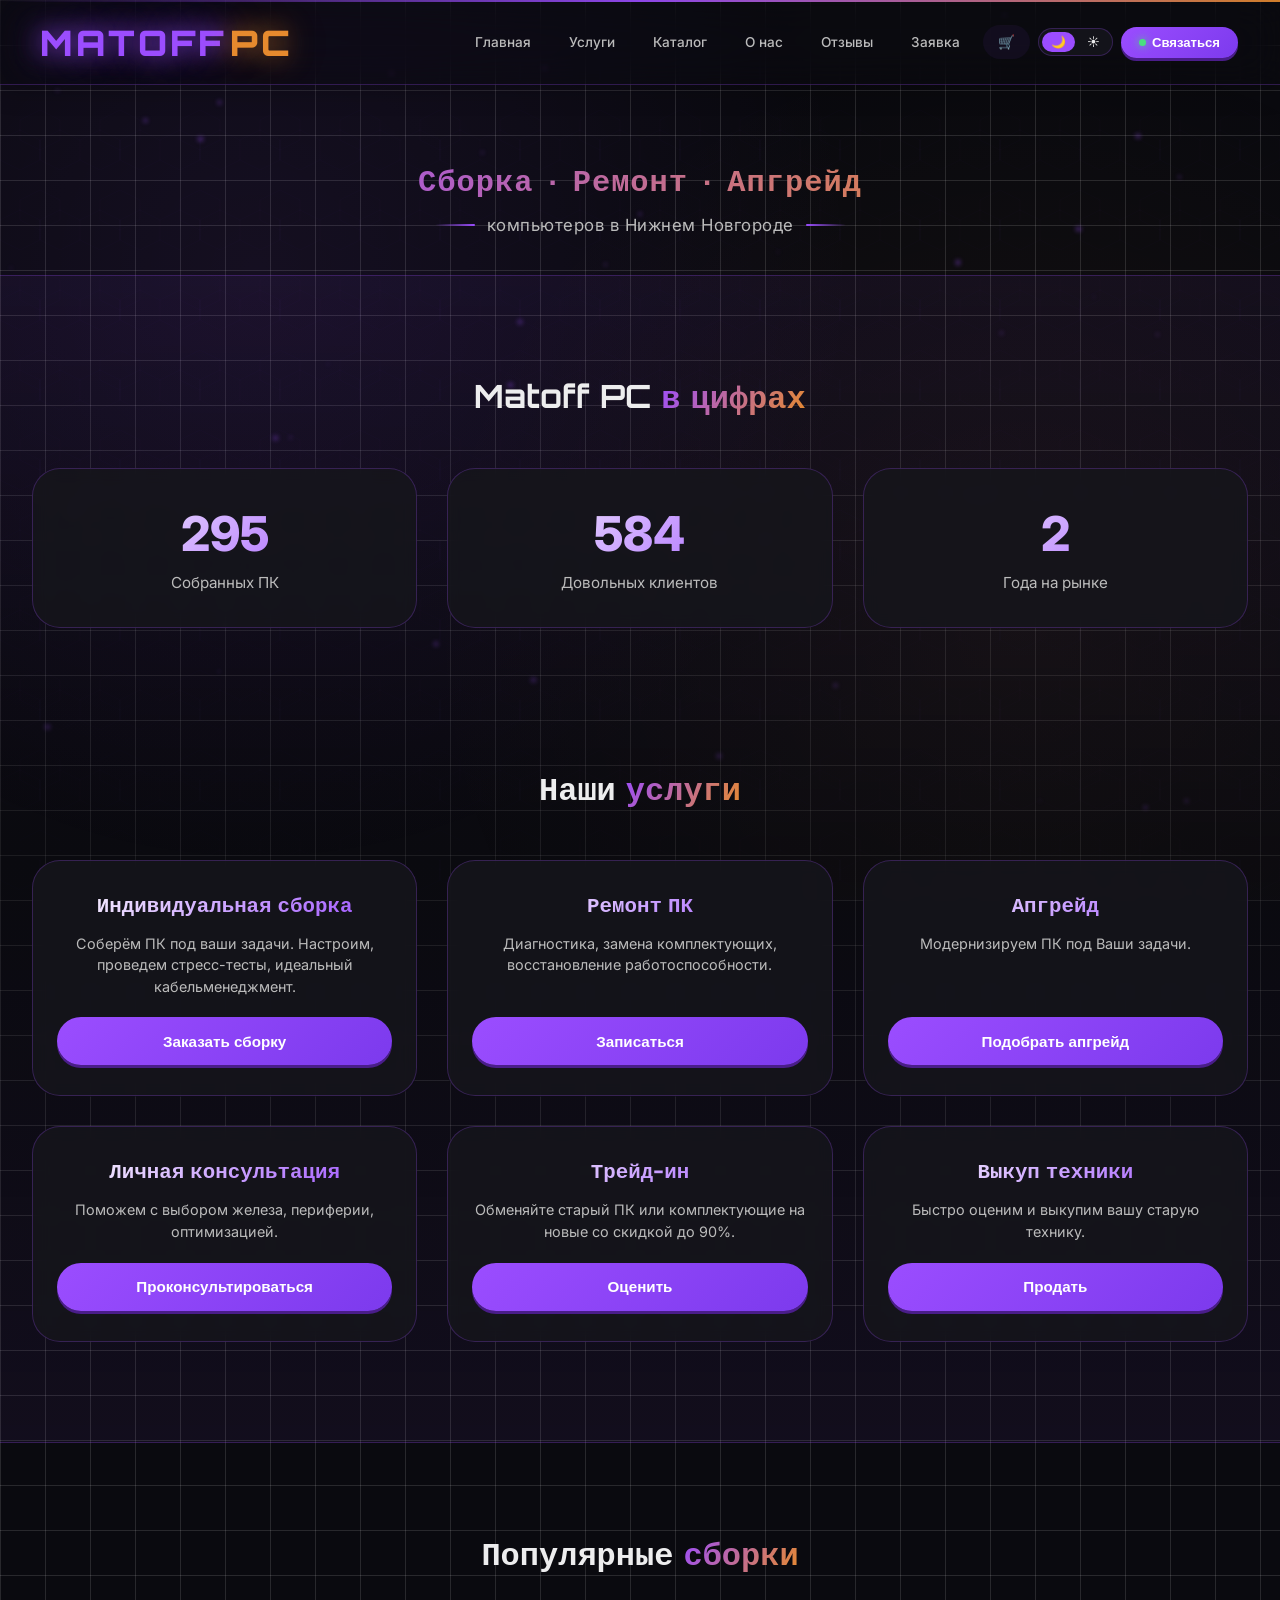
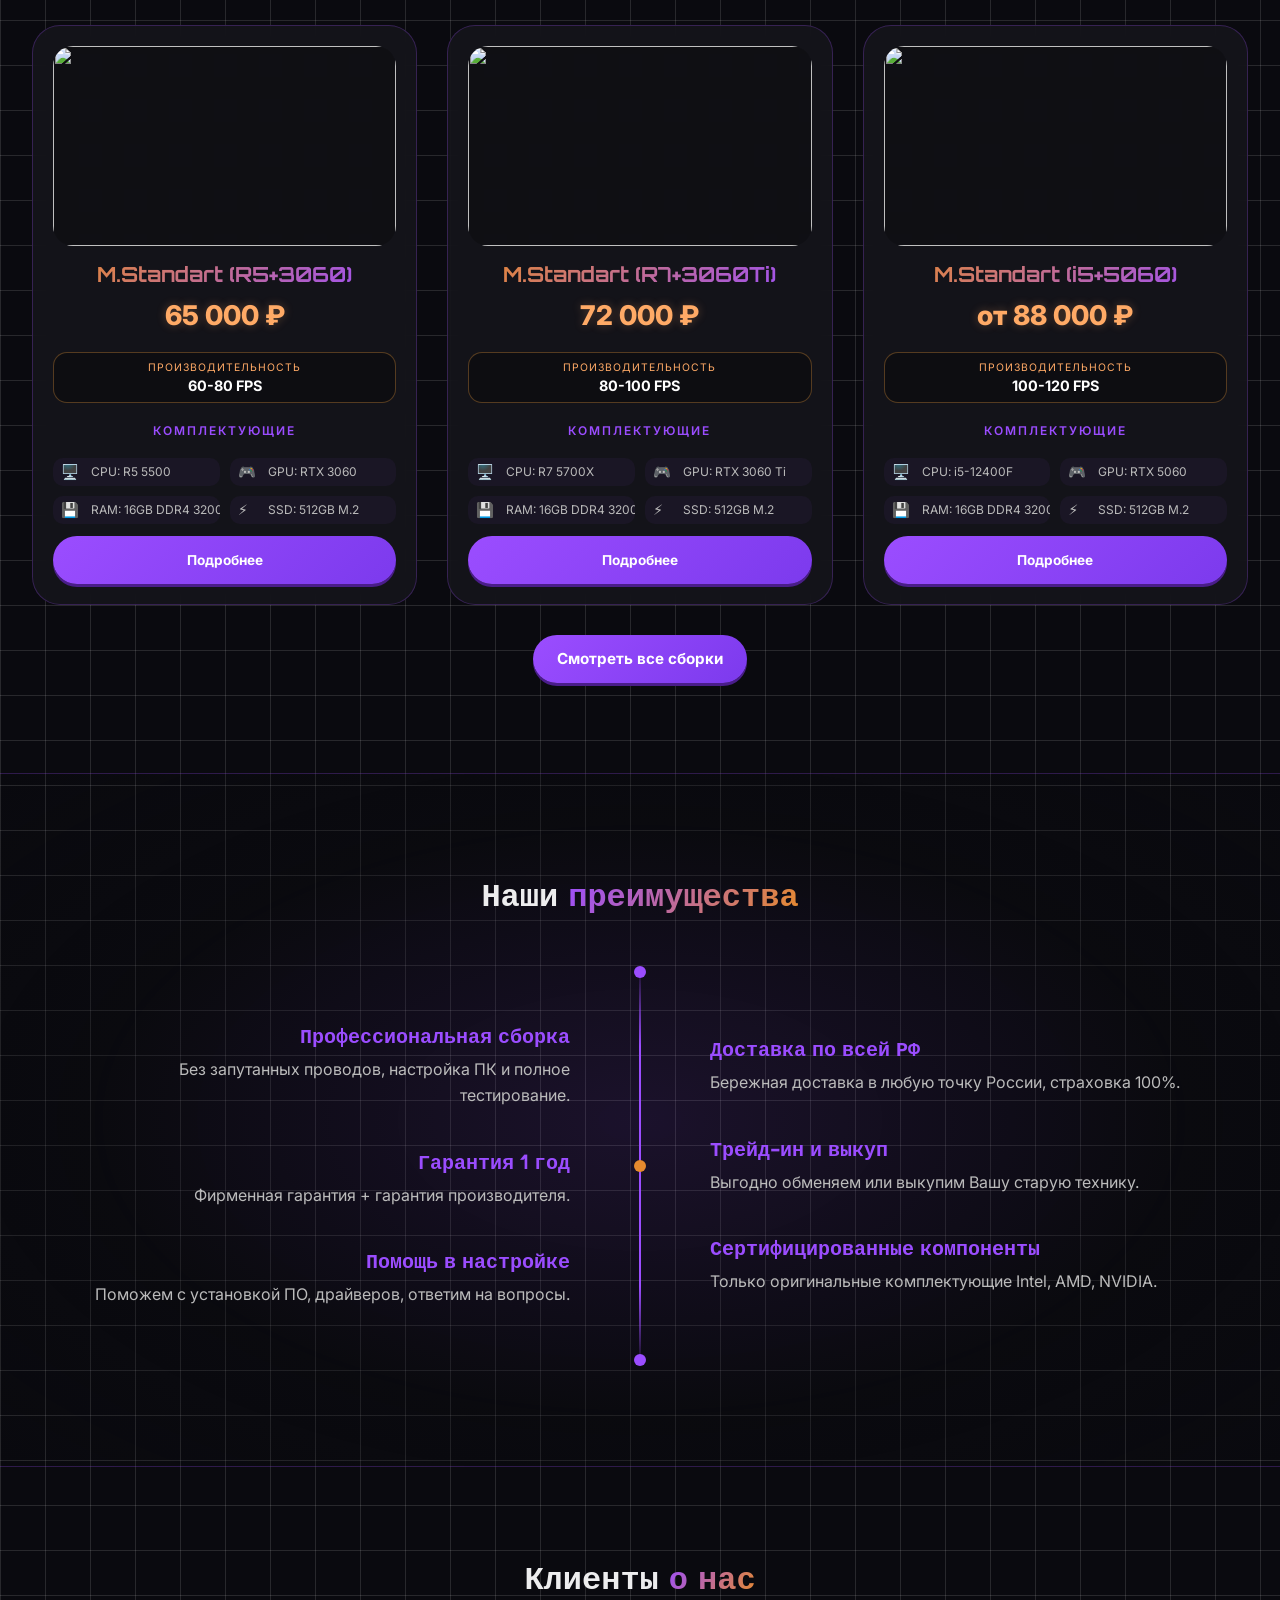
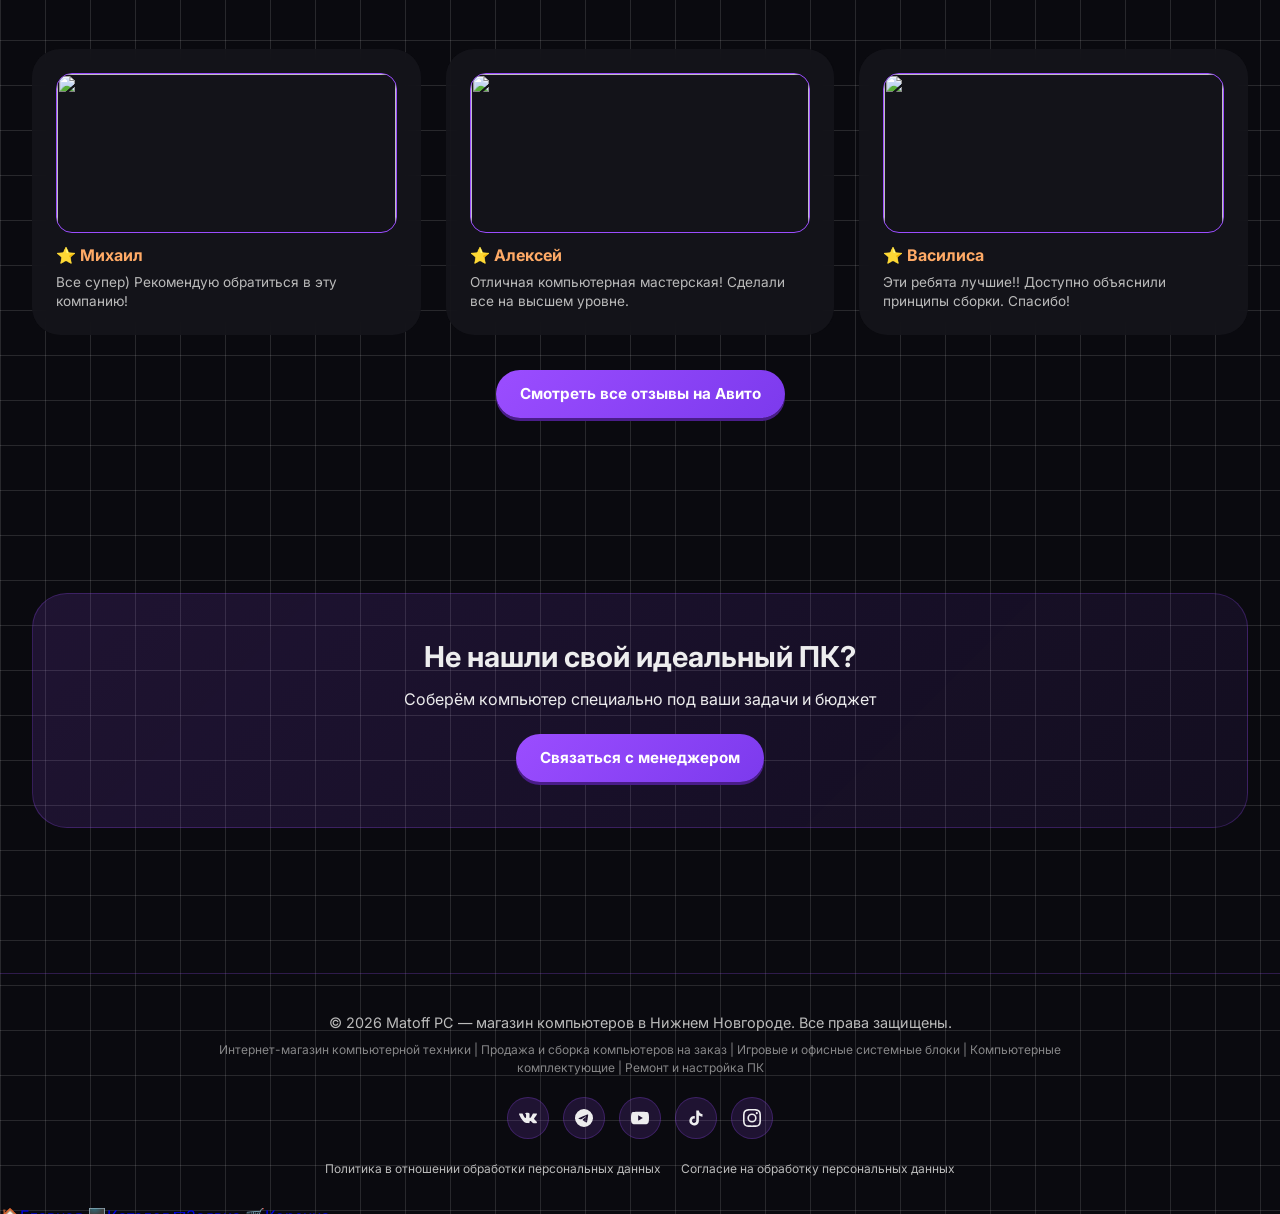
==== index.html @ 94554e5e "Update index.html" ====
<!DOCTYPE html>
<html lang="ru">
<head>
    <meta charset="UTF-8">
    <link rel="icon" type="image/png" href="favicon.png">
    <meta name="viewport" content="width=device-width, initial-scale=1.0, user-scalable=yes">
    <title>Matoff PC | Сборка и ремонт компьютеров в Нижнем Новгороде</title>
    <meta name="description" content="Профессиональная сборка и ремонт компьютеров в Нижнем Новгороде. Индивидуальные ПК под любые задачи. Гарантия 1 год.">
    <link href="https://fonts.googleapis.com/css2?family=Inter:wght@300;400;500;600;700;800&family=Orbitron:wght@400;500;600;700;800;900&display=swap" rel="stylesheet">
    <link rel="stylesheet" href="common.css">
</head>
<body>
<div class="animated-bg"><div class="hex-grid"></div><div class="particles" id="particles"></div></div>
<div id="promoBar" class="promo-bar" style="display: none;"><div class="container"><div class="promo-content"><span class="promo-text" id="promoText"></span><span class="promo-timer" id="promoTimer"></span><button class="promo-close" id="promoClose">✕</button></div></div></div>

<header class="header">
    <div class="container">
        <div class="logo"><a href="index.html"><span class="logo-matoff">MATOFF</span><span class="logo-pc"> PC</span></a></div>
        <div class="nav">
            <a href="index.html">Главная</a>
            <a href="services.html">Услуги</a>
            <a href="builds.html">Каталог</a>
            <a href="about.html">О нас</a>
            <a href="reviews.html">Отзывы</a>
            <a href="contacts.html">Заявка</a>
            <a href="cart.html" class="cart-link">🛒 <span id="headerCartCount" class="cart-count">0</span></a>
            <div class="theme-toggle" id="themeToggle"><span class="active" data-theme="dark">🌙</span><span data-theme="light">☀️</span></div>
            <div class="manager-wrapper"><button id="managerHeaderBtn" class="manager-header-btn">Связаться</button></div>
        </div>
    </div>
</header>

<main>
    <section class="hero" style="padding: 40px 0 20px 0;">
        <div class="container">
            <div class="hero-slider" id="heroSlider">
                <div class="slider-container">
                    <div class="slider-track" id="sliderTrack"></div>
                    <button class="slider-btn slider-prev" id="sliderPrev">❮</button>
                    <button class="slider-btn slider-next" id="sliderNext">❯</button>
                    <div class="slider-dots" id="sliderDots"></div>
                </div>
            </div>
            <div class="hero-text">
                <div class="slogan-main">Сборка · Ремонт · Апгрейд</div>
                <div class="slogan-sub">компьютеров в Нижнем Новгороде</div>
            </div>
        </div>
    </section>

    <!-- ЗОНА 1: ЦИФРЫ + УСЛУГИ -->
    <div class="zone zone-dark">
        <section id="counters">
            <div class="container">
                <h2 class="section-title fade-up">Matoff PC <span>в цифрах</span></h2>
                <div class="counters-grid" id="countersContainer"></div>
            </div>
        </section>
        <section id="services">
            <div class="container">
                <h2 class="section-title fade-up">Наши <span>услуги</span></h2>
                <div id="servicesContainer" class="services-grid"></div>
            </div>
        </section>
    </div>

    <!-- ЗОНА 2: ПОПУЛЯРНЫЕ СБОРКИ -->
    <section id="builds-preview">
        <div class="container">
            <h2 class="section-title fade-up">Популярные <span>сборки</span></h2>
            <div id="homeBuildsContainer" class="builds-grid"></div>
            <div style="text-align: center; margin-top: 30px;">
                <a href="builds.html" class="btn">Смотреть все сборки</a>
            </div>
        </div>
    </section>

    <!-- ЗОНА 3: ПРЕИМУЩЕСТВА -->
    <div class="zone zone-accent">
        <section id="advantages">
            <div class="container">
                <h2 class="section-title fade-up">Наши <span>преимущества</span></h2>
                <div class="advantages-split">
                    <div class="advantages-col" id="advantagesLeft"></div>
                    <div class="advantages-center-line">
                        <div class="adv-line-dot"></div>
                        <div class="adv-line-dot"></div>
                        <div class="adv-line-dot"></div>
                    </div>
                    <div class="advantages-col" id="advantagesRight"></div>
                </div>
            </div>
        </section>
    </div>

    <!-- ЗОНА 4: ОТЗЫВЫ -->
    <section id="reviews">
        <div class="container">
            <h2 class="section-title fade-up">Клиенты <span>о нас</span></h2>
            <div id="reviewsContainer" class="reviews-grid"></div>
            <div class="avito-link">
                <a href="https://www.avito.ru/brands/i175782584/all?sellerId=87fa06f4eb5b06a0808aab70387c951e" target="_blank" class="btn">Смотреть все отзывы на Авито</a>
            </div>
        </div>
    </section>

    <section id="notFound">
        <div class="container">
            <div class="not-found-block fade-up">
                <h3>Не нашли свой идеальный ПК?</h3>
                <p>Соберём компьютер специально под ваши задачи и бюджет</p>
                <a href="contacts.html" class="btn">Связаться с менеджером</a>
            </div>
        </div>
    </section>
</main>

<footer>
    <div class="footer-copy">© 2026 Matoff PC — магазин компьютеров в Нижнем Новгороде. Все права защищены.</div>
    <div class="footer-desc">Интернет-магазин компьютерной техники | Продажа и сборка компьютеров на заказ | Игровые и офисные системные блоки | Компьютерные комплектующие | Ремонт и настройка ПК</div>
    <div class="footer-socials" id="footerSocials"></div>
    <div class="footer-legal">
        <a href="privacy.html">Политика в отношении обработки персональных данных</a>
        <a href="consent.html">Согласие на обработку персональных данных</a>
    </div>
</footer>

<button class="scroll-top" id="scrollTopBtn">↑</button>

<div id="socialModal" class="modal">
    <div class="modal-content">
        <h3>Связаться с нами</h3>
        <div class="modal-socials" id="modalSocials"></div>
        <form id="quickRequestForm" style="text-align:left;">
            <input type="text" id="quickName" placeholder="Ваше имя" required style="width:100%;padding:12px 16px;margin-bottom:12px;background:var(--input-bg);border:1px solid var(--border-color);color:var(--text-primary);border-radius:20px;font-size:0.9rem;">
            <input type="tel" id="quickPhone" placeholder="Номер телефона" required style="width:100%;padding:12px 16px;margin-bottom:12px;background:var(--input-bg);border:1px solid var(--border-color);color:var(--text-primary);border-radius:20px;font-size:0.9rem;">
            <textarea id="quickComment" placeholder="Что вас интересует?" rows="2" style="width:100%;padding:12px 16px;margin-bottom:12px;background:var(--input-bg);border:1px solid var(--border-color);color:var(--text-primary);border-radius:20px;font-size:0.9rem;"></textarea>
            <button type="submit" class="btn" style="width:100%;">Отправить заявку</button>
        </form>
        <button id="closeModal" class="modal-close-btn" style="margin-top:12px;">Закрыть</button>
    </div>
</div>

<nav class="mobile-bottom-nav">
    <a href="index.html" data-page="index.html"><span class="mbn-icon">🏠</span><span class="mbn-label">Главная</span></a>
    <a href="builds.html" data-page="builds.html"><span class="mbn-icon">🖥️</span><span class="mbn-label">Каталог</span></a>
    <a href="contacts.html" data-page="contacts.html"><span class="mbn-icon">✉️</span><span class="mbn-label">Заявка</span></a>
    <a href="cart.html" data-page="cart.html"><span class="mbn-icon">🛒</span><span class="mbn-label">Корзина</span><span id="mobileCartCount" class="mbn-count" style="display:none;">0</span></a>
</nav>

<script src="common.js"></script>
<script>
document.addEventListener('DOMContentLoaded', async () => {
    const data = await loadData();
    if (data) {
        renderCounters(); renderServices(); renderHomeBuilds(); renderAdvantagesSplit(); renderReviews();
        renderPromo(); startPromoRotation(); initSlider(); renderManagerModal();
        setTimeout(() => checkVisibility(), 100);
    }
});

/* ===== ПРЕИМУЩЕСТВА — ДВЕ КОЛОНКИ ===== */
function renderAdvantagesSplit() {
    const leftCol = document.getElementById('advantagesLeft');
    const rightCol = document.getElementById('advantagesRight');
    if (!leftCol || !rightCol || !siteData.advantages) return;

    const items = siteData.advantages;
    const mid = Math.ceil(items.length / 2);

    const buildCard = (a) => `
        <div class="adv-card">
            <div class="adv-card-title">${a.name}</div>
            <div class="adv-card-desc">${a.desc}</div>
        </div>`;

    leftCol.innerHTML = items.slice(0, mid).map(buildCard).join('');
    rightCol.innerHTML = items.slice(mid).map(buildCard).join('');
}
</script>
</body>
</html>
---- common.css ----
* { margin: 0; padding: 0; box-sizing: border-box; }
:root {
    --bg-primary: #0a0a0f;
    --bg-secondary: rgba(22, 22, 28, 0.9);
    --text-primary: #ededee;
    --text-secondary: #bbb;
    --border-color: rgba(155, 77, 255, 0.25);
    --card-bg: rgba(22, 22, 28, 0.85);
    --header-bg: rgba(10, 10, 15, 0.45);
    --grid-color: rgba(255, 255, 255, 0.12);
    --promo-bg: linear-gradient(135deg, #9b4dff, #7c3aed);
    --btn-bg: linear-gradient(135deg, #9b4dff, #7c3aed);
    --btn-shadow: #4a1d8a;
    --price-color: #ffaa66;
    --accent-purple: #9b4dff;
    --accent-orange: #e68a2e;
    --particle-color: rgba(155,77,255,0.5);
    --input-bg: rgba(31, 31, 40, 0.9);
    --gradient-light: #fff;
    --gradient-dark: #9b4dff;
    --fps-bg: rgba(0,0,0,0.3);
    --fps-border: rgba(255,170,68,0.3);
    --fps-text: #fff;
}
body.light-theme {
    --bg-primary: #f0f2f5;
    --bg-secondary: rgba(255, 255, 255, 0.95);
    --text-primary: #1a1a2e;
    --text-secondary: #4a4a5a;
    --border-color: rgba(155, 77, 255, 0.35);
    --card-bg: rgba(255, 255, 255, 0.95);
    --header-bg: rgba(240, 242, 245, 0.55);
    --grid-color: rgba(0, 0, 0, 0.08);
    --promo-bg: linear-gradient(135deg, #7c3aed, #9b4dff);
    --btn-bg: linear-gradient(135deg, #9b4dff, #7c3aed);
    --btn-shadow: #6d28d9;
    --price-color: #e68a2e;
    --particle-color: rgba(155,77,255,0.2);
    --input-bg: rgba(255, 255, 255, 0.95);
    --gradient-light: #1a1a2e;
    --gradient-dark: #9b4dff;
    --fps-bg: rgba(230,138,46,0.1);
    --fps-border: rgba(230,138,46,0.5);
    --fps-text: #e68a2e;
}
html, body { min-height: 100%; }
body { display: flex; flex-direction: column; min-height: 100vh; font-family: 'Inter', system-ui, sans-serif; background-color: var(--bg-primary); color: var(--text-primary); scroll-behavior: smooth; background-image: linear-gradient(to right, var(--grid-color) 1px, transparent 1px), linear-gradient(to bottom, var(--grid-color) 1px, transparent 1px); background-size: 45px 45px; position: relative; overflow-x: hidden; transition: background-color 0.3s, color 0.3s; }
main { flex: 1 0 auto; }
footer { flex-shrink: 0; }
.animated-bg { position: fixed; top: 0; left: 0; width: 100%; height: 100%; z-index: 0; overflow: hidden; pointer-events: none; }
.hex-grid { position: absolute; width: 200%; height: 200%; top: -50%; left: -50%; background-image: url("data:image/svg+xml,%3Csvg xmlns='http://www.w3.org/2000/svg' viewBox='0 0 100 100'%3E%3Cpath fill='none' stroke='rgba(155,77,255,0.08)' stroke-width='1' d='M25,12.5 L50,0 L75,12.5 L75,37.5 L50,50 L25,37.5 Z M0,37.5 L25,25 L50,37.5 L50,62.5 L25,75 L0,62.5 Z M50,37.5 L75,25 L100,37.5 L100,62.5 L75,75 L50,62.5 Z'/%3E%3C/svg%3E"); background-size: 80px 80px; animation: rotateHex 60s linear infinite; opacity: 0.3; }
@keyframes rotateHex { from { transform: rotate(0deg); } to { transform: rotate(360deg); } }
.particles { position: absolute; width: 100%; height: 100%; }
.particle { position: absolute; background: radial-gradient(circle, var(--particle-color), transparent); border-radius: 50%; filter: blur(2px); animation: floatParticle 15s infinite ease-in-out; }
@keyframes floatParticle { 0% { transform: translateY(0) translateX(0); opacity: 0; } 20% { opacity: 0.6; } 80% { opacity: 0.6; } 100% { transform: translateY(-100vh) translateX(100px); opacity: 0; } }
body::before { content: ""; position: fixed; top: 0; left: 0; width: 100%; height: 100%; pointer-events: none; background: radial-gradient(circle at 20% 30%, rgba(155,77,255,0.08) 0%, transparent 50%), radial-gradient(circle at 80% 70%, rgba(255,170,68,0.05) 0%, transparent 50%); z-index: 0; animation: subtleGlow 8s ease-in-out infinite alternate; }
@keyframes subtleGlow { 0% { opacity: 0.5; } 100% { opacity: 1; } }
.container { max-width: 1280px; margin: 0 auto; padding: 0 32px; position: relative; z-index: 2; }

/* ============================================
   ПРОМО-БАР
   ============================================ */
.promo-bar { background: var(--promo-bg); padding: 12px 20px; text-align: center; position: relative; z-index: 101; box-shadow: 0 8px 20px rgba(0,0,0,0.2), inset 0 1px 0 rgba(255,255,255,0.2); }
.promo-content { display: flex; align-items: center; justify-content: center; gap: 20px; flex-wrap: wrap; }
.promo-text { font-weight: 800; font-size: 1rem; text-shadow: 0 1px 2px rgba(0,0,0,0.3); letter-spacing: 0.5px; }
.promo-timer { background: rgba(0,0,0,0.35); padding: 6px 16px; border-radius: 50px; font-family: monospace; font-size: 1rem; font-weight: 800; letter-spacing: 3px; backdrop-filter: blur(4px); box-shadow: inset 0 1px 0 rgba(255,255,255,0.1), 0 2px 5px rgba(0,0,0,0.2); }
.promo-close { background: rgba(0,0,0,0.3); border: none; color: white; cursor: pointer; font-size: 1.1rem; width: 26px; height: 26px; border-radius: 50%; display: flex; align-items: center; justify-content: center; transition: 0.2s; }
.promo-close:hover { background: rgba(0,0,0,0.5); transform: scale(1.1); }
.fade-up { opacity: 0; transform: translateY(40px); transition: opacity 0.8s cubic-bezier(0.2, 0.9, 0.4, 1.1), transform 0.8s ease; }
.fade-up.visible { opacity: 1; transform: translateY(0); }
html { scroll-behavior: smooth; }

/* ============================================
   ШАПКА (десктоп)
   ============================================ */
.header {
    background: var(--header-bg);
    backdrop-filter: blur(20px) saturate(140%);
    -webkit-backdrop-filter: blur(20px) saturate(140%);
    position: sticky;
    top: 0;
    border-bottom: 1px solid var(--border-color);
    z-index: 100;
    padding: 18px 0;
    box-shadow: 0 4px 24px rgba(0,0,0,0.25);
    transition: background 0.3s;
    overflow: hidden;
}
.header::before { content: ""; position: absolute; top: 0; left: 0; right: 0; height: 2px; background: linear-gradient(90deg, transparent, #9b4dff, #e68a2e, #9b4dff, transparent); background-size: 200% 100%; animation: headerGlow 6s linear infinite; opacity: 0.9; }
@keyframes headerGlow { 0% { background-position: 0% 0; } 100% { background-position: 200% 0; } }
.header::after { content: ""; position: absolute; bottom: -1px; left: 50%; transform: translateX(-50%); width: 60%; height: 1px; background: radial-gradient(ellipse at center, rgba(155,77,255,0.6), transparent 70%); pointer-events: none; }
.header .container { display: flex; justify-content: space-between; align-items: center; padding: 0 40px; gap: 20px; flex-wrap: nowrap; min-height: 48px; max-width: 1440px; }
.logo { font-family: 'Orbitron', monospace; font-size: 2.2rem; font-weight: 900; white-space: nowrap; letter-spacing: 3px; transition: transform 0.3s; position: relative; flex-shrink: 0; display: flex; align-items: center; }
.logo:hover { transform: scale(1.03); }
.logo a { text-decoration: none; display: flex; align-items: center; gap: 4px; }
.logo-matoff { color: var(--accent-purple); text-shadow: 0 0 25px rgba(155,77,255,0.8), 0 0 50px rgba(155,77,255,0.4); }
.logo-pc { color: var(--accent-orange); text-shadow: 0 0 25px rgba(230,138,46,0.6), 0 0 50px rgba(230,138,46,0.3); }
.nav { display: flex; gap: 8px; align-items: center; flex-wrap: nowrap; flex-shrink: 1; min-width: 0; overflow-x: auto; overflow-y: hidden; padding: 4px 2px; scrollbar-width: none; -ms-overflow-style: none; }
.nav::-webkit-scrollbar { display: none; }
.nav a { color: var(--text-secondary); text-decoration: none; font-weight: 500; transition: all 0.25s; font-size: 0.85rem; white-space: nowrap; padding: 8px 14px; border-radius: 50px; border: 1px solid transparent; position: relative; flex-shrink: 0; display: inline-flex; align-items: center; gap: 5px; }
.nav a:hover, .nav a.active-page { color: #fff; background: var(--btn-bg); border-color: var(--accent-purple); box-shadow: 0 0 18px rgba(155,77,255,0.5), inset 0 1px 0 rgba(255,255,255,0.2); transform: translateY(-1px); }
.cart-link { position: relative; display: inline-flex; align-items: center; gap: 6px; color: var(--text-secondary); text-decoration: none; font-weight: 500; font-size: 0.85rem; padding: 8px 14px; border-radius: 50px; border: 1px solid var(--border-color); background: rgba(155,77,255,0.06); transition: all 0.25s; flex-shrink: 0; }
.cart-link:hover { color: #fff; background: var(--btn-bg); border-color: var(--accent-purple); }
.cart-count { display: none; align-items: center; justify-content: center; min-width: 18px; height: 18px; padding: 0 4px; background: var(--accent-orange); color: #fff; border-radius: 50%; font-size: 0.7rem; font-weight: 700; }
.theme-toggle { background: var(--bg-secondary); border: 1px solid var(--border-color); border-radius: 50px; padding: 3px; cursor: pointer; display: flex; gap: 3px; flex-shrink: 0; }
.theme-toggle span { padding: 4px 9px; border-radius: 50px; font-size: 0.75rem; transition: 0.2s; cursor: pointer; line-height: 1; }
.theme-toggle .active { background: var(--accent-purple); color: white; }
.manager-wrapper { display: flex; align-items: center; flex-shrink: 0; }
.manager-header-btn { background: var(--btn-bg); border: none; padding: 8px 18px; border-radius: 50px; color: white; font-weight: 700; font-size: 0.82rem; cursor: pointer; transition: all 0.25s; box-shadow: 0 3px 0 var(--btn-shadow); display: inline-flex; align-items: center; gap: 6px; white-space: nowrap; position: relative; }
.manager-header-btn::before { content: ""; width: 7px; height: 7px; border-radius: 50%; background: #4ade80; box-shadow: 0 0 8px #4ade80; animation: onlinePulse 1.8s ease-in-out infinite; }
@keyframes onlinePulse { 0%, 100% { opacity: 1; transform: scale(1); } 50% { opacity: 0.5; transform: scale(0.85); } }
.manager-header-btn:hover { transform: translateY(-2px); box-shadow: 0 5px 0 var(--btn-shadow); }

/* ============================================
   КНОПКИ
   ============================================ */
.btn { display: inline-flex; align-items: center; justify-content: center; gap: 8px; background: var(--btn-bg); color: white; font-weight: 700; font-size: 0.95rem; padding: 12px 24px; min-height: 48px; border-radius: 50px; border: none; cursor: pointer; transition: all 0.3s; text-align: center; box-shadow: 0 3px 0 var(--btn-shadow); text-decoration: none; }
.btn:active { transform: translateY(2px); box-shadow: 0 1px 0 var(--btn-shadow); }
.btn:hover { transform: translateY(-2px); box-shadow: 0 5px 0 var(--btn-shadow); }
.btn-outline { background: transparent; border: 2px solid var(--accent-purple); color: var(--accent-purple); box-shadow: none; }
.btn-outline:hover { background: var(--btn-bg); color: white; }
.btn svg { width: 18px; height: 18px; }
.scroll-top { position: fixed; bottom: 30px; left: 30px; width: 45px; height: 45px; border-radius: 50%; background: var(--accent-purple); color: white; border: none; cursor: pointer; display: flex; align-items: center; justify-content: center; font-size: 22px; z-index: 99; opacity: 0; visibility: hidden; transition: all 0.3s; box-shadow: 0 5px 15px rgba(0,0,0,0.3); }
.scroll-top.show { opacity: 1; visibility: visible; }

/* ============================================
   СЛАЙДЕР
   ============================================ */
.hero-slider { position: relative; width: 100%; max-width: 1200px; margin: 0 auto; border-radius: 24px; overflow: hidden; box-shadow: 0 10px 30px rgba(0,0,0,0.3); }
.slider-container { position: relative; width: 100%; overflow: hidden; }
.slider-track { display: flex; transition: transform 0.4s ease-in-out; }
.slider-slide { flex-shrink: 0; width: 100%; }
.slider-slide img { width: 100%; height: auto; display: block; object-fit: cover; max-height: 450px; }
.slider-btn { position: absolute; top: 50%; transform: translateY(-50%); background: rgba(0,0,0,0.5); color: white; border: none; width: 36px; height: 36px; border-radius: 50%; cursor: pointer; font-size: 18px; z-index: 10; transition: 0.2s; }
.slider-btn:hover { background: var(--accent-purple); }
.slider-prev { left: 15px; }
.slider-next { right: 15px; }
.slider-dots { position: absolute; bottom: 12px; left: 0; right: 0; display: flex; justify-content: center; gap: 8px; z-index: 10; }
.slider-dot { width: 10px; height: 10px; border-radius: 50%; background: rgba(255,255,255,0.5); cursor: pointer; }
.slider-dot.active { background: var(--accent-purple); }

/* ============================================
   СЛОГАН
   ============================================ */
.hero-text { margin-top: 35px; text-align: center; margin-left: auto; margin-right: auto; max-width: 900px; position: relative; padding: 0 20px; }
.hero-text .slogan-main { font-family: 'Orbitron', monospace; font-size: 1.9rem; font-weight: 700; letter-spacing: 1px; line-height: 1.3; background: linear-gradient(120deg, #9b4dff 0%, #e68a2e 50%, #9b4dff 100%); background-size: 200% auto; background-clip: text; -webkit-background-clip: text; color: transparent; animation: sloganShift 6s linear infinite; margin-bottom: 10px; }
@keyframes sloganShift { 0% { background-position: 0% center; } 100% { background-position: 200% center; } }
.hero-text .slogan-sub { font-size: 1.05rem; color: var(--text-secondary); letter-spacing: 0.5px; display: inline-flex; align-items: center; gap: 12px; flex-wrap: wrap; justify-content: center; }
.hero-text .slogan-sub::before, .hero-text .slogan-sub::after { content: ""; width: 40px; height: 2px; background: linear-gradient(90deg, transparent, var(--accent-purple)); border-radius: 2px; }
.hero-text .slogan-sub::after { background: linear-gradient(90deg, var(--accent-purple), transparent); }

/* ============================================
   СЕКЦИИ
   ============================================ */
section { padding: 70px 0; }
.section-title { font-family: 'Orbitron', monospace; font-size: 2rem; font-weight: 700; margin-bottom: 50px; text-align: center; }
.section-title span { background: linear-gradient(120deg, var(--accent-purple), var(--accent-orange)); background-clip: text; -webkit-background-clip: text; color: transparent; }

/* Сетки (десктоп) */
.counters-grid { display: grid; grid-template-columns: repeat(3, 1fr); gap: 30px; margin-top: 30px; }
.counter-card { background: var(--card-bg); backdrop-filter: blur(8px); border-radius: 28px; padding: 35px 20px; text-align: center; border: 1px solid var(--border-color); transition: all 0.3s; }
.counter-card:hover { border-color: var(--accent-purple); transform: translateY(-3px); }
.counter-number { font-size: 3rem; font-weight: 800; background: linear-gradient(135deg, var(--gradient-light), var(--gradient-dark)); background-clip: text; -webkit-background-clip: text; color: transparent; }
.counter-label { margin-top: 10px; color: var(--text-secondary); font-size: 0.95rem; }

.services-grid { display: grid; grid-template-columns: repeat(3, 1fr); gap: 30px; }
.service-card { background: var(--card-bg); backdrop-filter: blur(8px); border-radius: 28px; padding: 30px 24px; border: 1px solid var(--border-color); transition: all 0.3s; text-align: center; display: flex; flex-direction: column; }
.service-card:hover { border-color: var(--accent-purple); transform: translateY(-5px); }
.service-card h3 { font-family: 'Orbitron', monospace; font-size: 1.3rem; margin-bottom: 15px; background: linear-gradient(135deg, var(--gradient-light), var(--gradient-dark)); background-clip: text; -webkit-background-clip: text; color: transparent; }
.service-card p { color: var(--text-secondary); line-height: 1.5; margin-bottom: 20px; flex: 1; font-size: 0.9rem; }
.service-card .btn { margin-top: auto; width: 100%; }

.builds-grid { display: grid; grid-template-columns: repeat(3, 1fr); gap: 30px; }
.build-card { background: var(--card-bg); backdrop-filter: blur(8px); border-radius: 28px; padding: 20px; display: flex; flex-direction: column; transition: transform 0.2s ease, box-shadow 0.3s ease; transform-style: preserve-3d; border: 1px solid var(--border-color); min-width: 0; }
.build-card:hover { border-color: var(--accent-purple); box-shadow: 0 20px 35px rgba(0,0,0,0.2); }
.pc-image-container { position: relative; width: 100%; height: 200px; margin-bottom: 15px; border-radius: 20px; overflow: hidden; background: rgba(0,0,0,0.2); }
.pc-image { position: absolute; top: 0; left: 0; width: 100%; height: 100%; object-fit: contain; transition: opacity 0.3s ease; }
.pc-image-default { opacity: 1; z-index: 1; }
.pc-image-hover { opacity: 0; z-index: 2; }
.build-card:hover .pc-image-default { opacity: 0; }
.build-card:hover .pc-image-hover { opacity: 1; }
.build-card h3 { font-family: 'Orbitron', monospace; font-size: 1.3rem; text-align: center; background: linear-gradient(135deg, var(--accent-orange), var(--accent-purple)); background-clip: text; -webkit-background-clip: text; color: transparent; }
.price { font-size: 1.7rem; font-weight: 800; margin: 12px 0; text-align: center; color: var(--price-color); text-shadow: 0 0 10px rgba(255,170,102,0.3); transition: all 0.3s; }
.specs-title { font-size: 0.75rem; color: var(--accent-purple); margin: 12px 0 8px; text-align: center; font-weight: 600; letter-spacing: 2px; }
.specs-two-columns { display: grid; grid-template-columns: 1fr 1fr; gap: 10px; margin: 12px 0; }
.spec-item { display: flex; align-items: center; gap: 6px; font-size: 0.75rem; color: var(--text-secondary); background: rgba(155,77,255,0.05); padding: 5px 8px; border-radius: 10px; transition: all 0.2s; min-width: 0; overflow: hidden; text-overflow: ellipsis; white-space: nowrap; }
.spec-icon { font-size: 0.9rem; min-width: 24px; }
.fps-block { background: var(--fps-bg); border-radius: 14px; padding: 8px; margin: 8px 0; text-align: center; border: 1px solid var(--fps-border); }
.fps-title { font-size: 0.65rem; color: var(--price-color); letter-spacing: 1px; margin-bottom: 3px; }
.fps-value { font-size: 0.9rem; font-weight: 700; color: var(--fps-text); }
.build-card .btn-buy { margin-top: auto; width: 100%; padding: 10px; font-size: 0.85rem; }

.steps-grid, .advantages-grid { display: grid; grid-template-columns: repeat(3, 1fr); gap: 30px; }
.step-card, .advantage-card { background: var(--card-bg); backdrop-filter: blur(8px); border-radius: 28px; padding: 28px; text-align: center; display: flex; flex-direction: column; transition: all 0.3s; }
.step-card:hover, .advantage-card:hover { border-color: var(--accent-purple); transform: translateY(-3px); box-shadow: 0 0 20px rgba(155,77,255,0.2); }
.step-card h3, .advantage-card h3 { font-family: 'Orbitron', monospace; font-size: 1.2rem; margin-bottom: 12px; color: var(--accent-purple); }
.step-card p, .advantage-card p { font-size: 0.9rem; flex: 1; color: var(--text-secondary); }

.social-block { text-align: center; }
.social-icons { display: flex; flex-wrap: wrap; justify-content: center; gap: 20px; margin-top: 35px; }
.social-icon { display: inline-flex; align-items: center; justify-content: center; gap: 8px; background: var(--btn-bg); color: white; font-weight: 700; font-size: 0.9rem; padding: 12px 24px; min-width: 120px; border-radius: 50px; text-decoration: none; transition: all 0.3s; box-shadow: 0 3px 0 var(--btn-shadow); }
.social-icon svg { width: 18px; height: 18px; }

.telegram-block { background: var(--card-bg); backdrop-filter: blur(8px); border-radius: 28px; padding: 35px; text-align: center; border: 1px solid var(--border-color); margin-top: 30px; }
.telegram-preview { max-width: 450px; margin: 20px auto; border-radius: 16px; overflow: hidden; box-shadow: 0 10px 25px rgba(0,0,0,0.2); }
.telegram-preview img { width: 100%; display: block; }

.reviews-grid { display: grid; grid-template-columns: repeat(3, 1fr); gap: 25px; margin-bottom: 35px; }
.review-card { background: var(--card-bg); backdrop-filter: blur(8px); border-radius: 28px; padding: 24px; display: flex; flex-direction: column; transition: all 0.3s; min-width: 0; }
.review-card:hover { border-color: var(--accent-purple); transform: translateY(-3px); }
.review-image { width: 100%; height: 160px; object-fit: cover; border-radius: 16px; margin-bottom: 12px; border: 1px solid var(--accent-purple); }
.review-card strong { color: var(--price-color); font-size: 1rem; display: block; margin-bottom: 8px; }
.review-card p { font-size: 0.85rem; line-height: 1.4; color: var(--text-secondary); }

.avito-link { text-align: center; margin-top: 20px; }
.not-found-block { background: linear-gradient(135deg, rgba(155,77,255,0.15), rgba(124,58,237,0.08)); border-radius: 35px; padding: 45px; text-align: center; border: 1px solid var(--border-color); margin: 35px 0; }
.not-found-block h3 { font-size: 1.8rem; margin-bottom: 15px; }
.not-found-block p { margin-bottom: 25px; font-size: 1rem; }

.shorts-grid { display: flex; flex-wrap: wrap; gap: 30px; justify-content: center; }
.short-card { width: 250px; cursor: pointer; transition: all 0.3s; border-radius: 18px; overflow: hidden; background: var(--card-bg); border: 1px solid var(--border-color); }
.short-card img { width: 100%; aspect-ratio: 9 / 16; object-fit: cover; }
.short-card p { padding: 12px; text-align: center; font-weight: 600; font-size: 0.85rem; background: linear-gradient(135deg, var(--gradient-light), var(--gradient-dark)); background-clip: text; -webkit-background-clip: text; color: transparent; }

/* КОМАНДА */
.team-single { display: flex; justify-content: center; margin: 0 auto; max-width: 700px; }
.team-card-single { background: var(--card-bg); backdrop-filter: blur(8px); border-radius: 35px; padding: 45px 40px; border: 1px solid var(--border-color); text-align: center; display: flex; flex-direction: column; align-items: center; width: 100%; transition: all 0.3s; position: relative; overflow: hidden; }
.team-card-single::before { content: ""; position: absolute; top: 0; left: 0; right: 0; height: 3px; background: linear-gradient(90deg, transparent, #9b4dff, #e68a2e, #9b4dff, transparent); background-size: 200% 100%; animation: headerGlow 5s linear infinite; }
.team-avatar-single { width: 120px; height: 120px; border-radius: 50%; background: radial-gradient(circle at 30% 30%, rgba(155,77,255,0.3), rgba(10,10,15,0.95)); border: 2px solid var(--accent-purple); display: flex; align-items: center; justify-content: center; margin-bottom: 22px; box-shadow: 0 0 30px rgba(155,77,255,0.5); position: relative; }
.avatar-chip { width: 50px; height: 50px; border-radius: 10px; background: linear-gradient(135deg, #9b4dff, #e68a2e); box-shadow: 0 0 20px rgba(155,77,255,0.9), 0 0 40px rgba(230,138,46,0.4); animation: chipPulse 2.5s ease-in-out infinite; position: relative; }
.avatar-chip::before, .avatar-chip::after { content: ""; position: absolute; width: 70px; height: 70px; border: 2px dashed rgba(155,77,255,0.5); border-radius: 12px; top: 50%; left: 50%; transform: translate(-50%, -50%); animation: chipRotate 10s linear infinite; }
.avatar-chip::after { width: 90px; height: 90px; border-color: rgba(230,138,46,0.3); animation-direction: reverse; animation-duration: 15s; }
@keyframes chipPulse { 0%, 100% { transform: scale(1); } 50% { transform: scale(1.08); } }
@keyframes chipRotate { from { transform: translate(-50%, -50%) rotate(0deg); } to { transform: translate(-50%, -50%) rotate(360deg); } }
.team-card-single h3 { font-family: 'Orbitron', monospace; font-size: 1.6rem; margin-bottom: 20px; background: linear-gradient(135deg, var(--accent-orange), var(--accent-purple)); background-clip: text; -webkit-background-clip: text; color: transparent; }
.team-roles-list { display: flex; flex-wrap: wrap; justify-content: center; gap: 10px; margin-bottom: 25px; }
.team-role-item { display: inline-flex; align-items: center; gap: 6px; background: rgba(155,77,255,0.1); border: 1px solid var(--border-color); border-radius: 50px; padding: 8px 16px; font-size: 0.85rem; color: var(--text-secondary); transition: all 0.25s; }
.team-footer-single { font-size: 0.95rem; color: var(--text-secondary); line-height: 1.6; padding-top: 20px; border-top: 1px solid var(--border-color); width: 100%; }
.team-footer-single strong { color: var(--accent-orange); }

/* ФОРМА ЗАЯВКИ + КАРТА */
.contacts-wrapper { max-width: 1100px; margin: 0 auto; }
.contacts-top { display: grid; grid-template-columns: 1fr 1fr; gap: 30px; align-items: stretch; margin-bottom: 30px; }
.contact-form-block { background: var(--card-bg); backdrop-filter: blur(8px); padding: 35px; border-radius: 35px; border: 1px solid var(--border-color); display: flex; flex-direction: column; }
.contact-form-block h2 { font-family: 'Orbitron', monospace; font-size: 1.8rem; margin-bottom: 10px; text-align: left; }
.contact-form-block .subtitle { color: var(--text-secondary); font-size: 0.9rem; margin-bottom: 25px; }
.contact-form-block form { flex: 1; display: flex; flex-direction: column; }
.contact-form-block .form-footer { margin-top: auto; }
.form-group { margin-bottom: 18px; }
.form-group label { display: block; font-size: 0.85rem; color: var(--text-secondary); margin-bottom: 6px; font-weight: 500; }
.form-group label .req { color: var(--accent-orange); }
.form-group input, .form-group select, .form-group textarea { width: 100%; padding: 12px 16px; background: var(--input-bg); border: 1px solid var(--border-color); color: var(--text-primary); border-radius: 20px; font-size: 0.9rem; font-family: 'Inter', sans-serif; transition: 0.2s; }
.form-group input:focus, .form-group select:focus, .form-group textarea:focus { outline: none; border-color: var(--accent-purple); box-shadow: 0 0 10px rgba(155,77,255,0.3); }
.form-row { display: grid; grid-template-columns: 1fr 1fr; gap: 15px; }
.form-footer { margin-top: 20px; }
.form-footer .btn { width: 100%; }
.form-docs { margin-top: 15px; font-size: 0.75rem; color: var(--text-secondary); text-align: center; line-height: 1.5; }
.form-docs a { color: var(--accent-purple); text-decoration: underline; }
.side-info { background: var(--card-bg); backdrop-filter: blur(8px); padding: 35px; border-radius: 35px; border: 1px solid var(--border-color); display: flex; flex-direction: column; }
.side-info h3 { font-family: 'Orbitron', monospace; font-size: 1.3rem; margin-bottom: 20px; color: var(--accent-purple); }
.side-info ul { list-style: none; padding: 0; flex: 1; }
.side-info ul li { color: var(--text-secondary); font-size: 0.9rem; padding: 10px 0; border-bottom: 1px solid var(--border-color); line-height: 1.5; }
.side-info ul li:last-child { border-bottom: none; }
.side-info ul li strong { color: var(--text-primary); }
.side-info .side-contacts { margin-top: 20px; padding-top: 20px; border-top: 1px solid var(--border-color); font-size: 0.9rem; color: var(--text-secondary); line-height: 1.6; }

.map-wrapper { margin-top: 10px; width: 100%; height: 420px; min-height: 420px; border-radius: 35px; overflow: hidden; border: 1px solid var(--border-color); position: relative; background: rgba(0,0,0,0.15); }
.map-wrapper iframe { width: 100%; height: 100%; border: 0; display: block; position: absolute; inset: 0; }

/* ДОВЕРИЕ */
.trust-grid { display: grid; grid-template-columns: repeat(3, 1fr); gap: 30px; }
.trust-item { background: var(--card-bg); border: 1px solid var(--border-color); border-radius: 28px; padding: 30px 24px; text-align: center; transition: all 0.3s; }
.trust-icon { width: 60px; height: 60px; margin: 0 auto 18px; border-radius: 50%; background: rgba(155,77,255,0.15); border: 1px solid var(--accent-purple); display: flex; align-items: center; justify-content: center; color: var(--accent-purple); }
.trust-icon svg { width: 28px; height: 28px; }
.trust-item h3 { font-family: 'Orbitron', monospace; font-size: 1.15rem; margin-bottom: 10px; color: var(--accent-purple); }
.trust-item p { color: var(--text-secondary); font-size: 0.9rem; }

/* МОДАЛКИ */
.modal { position: fixed; inset: 0; background: rgba(0,0,0,0.7); backdrop-filter: blur(6px); display: none; align-items: center; justify-content: center; z-index: 200; padding: 20px; }
.modal-content { background: var(--card-bg); border: 1px solid var(--border-color); border-radius: 28px; padding: 30px; max-width: 480px; width: 100%; text-align: center; }
.modal-content h3 { margin-bottom: 15px; color: var(--accent-purple); font-family: 'Orbitron', monospace; }
.modal-socials { display: flex; flex-wrap: wrap; gap: 10px; justify-content: center; margin-bottom: 20px; }
.modal-socials a { display: inline-flex; align-items: center; gap: 6px; padding: 8px 16px; border-radius: 50px; background: rgba(155,77,255,0.15); border: 1px solid var(--border-color); color: var(--text-primary); text-decoration: none; font-size: 0.85rem; transition: 0.2s; }
.modal-socials svg { width: 16px; height: 16px; }
.modal-close-btn { background: transparent; border: 1px solid var(--border-color); color: var(--text-secondary); padding: 10px 24px; border-radius: 50px; cursor: pointer; width: 100%; }

/* СТРАНИЦА ПК */
.pc-page { padding: 40px 0 70px; }
.pc-breadcrumbs { font-size: 0.85rem; color: var(--text-secondary); margin-bottom: 25px; }
.pc-breadcrumbs a { color: var(--accent-purple); text-decoration: none; }
.pc-hero { display: grid; grid-template-columns: 1fr 1fr; gap: 40px; margin-bottom: 45px; align-items: start; }
.pc-hero-image { background: var(--card-bg); border: 1px solid var(--border-color); border-radius: 28px; padding: 25px; display: flex; align-items: center; justify-content: center; min-height: 380px; position: relative; overflow: hidden; }
.pc-hero-image img { max-width: 100%; max-height: 420px; object-fit: contain; position: relative; z-index: 1; }
.pc-hero-info h1 { font-family: 'Orbitron', monospace; font-size: 2rem; margin-bottom: 15px; background: linear-gradient(135deg, var(--accent-orange), var(--accent-purple)); background-clip: text; -webkit-background-clip: text; color: transparent; line-height: 1.2; }
.pc-hero-info .pc-price-big { font-size: 2.2rem; font-weight: 800; color: var(--price-color); margin-bottom: 20px; text-shadow: 0 0 15px rgba(255,170,102,0.4); }
.pc-hero-info .pc-actions { display: flex; gap: 12px; flex-wrap: wrap; margin-bottom: 25px; }
.pc-hero-info .pc-actions .btn { flex: 1; min-width: 180px; }
.pc-features { display: grid; grid-template-columns: 1fr 1fr; gap: 12px; margin-bottom: 25px; }
.pc-feature { display: flex; align-items: flex-start; gap: 10px; font-size: 0.85rem; color: var(--text-secondary); background: rgba(155,77,255,0.05); padding: 10px 12px; border-radius: 14px; border: 1px solid var(--border-color); line-height: 1.4; }
.pc-block { background: var(--card-bg); border: 1px solid var(--border-color); border-radius: 28px; padding: 30px; margin-bottom: 30px; }
.pc-block h2 { font-family: 'Orbitron', monospace; font-size: 1.4rem; margin-bottom: 22px; color: var(--accent-purple); display: flex; align-items: center; gap: 10px; }
.pc-specs-table { display: grid; grid-template-columns: 1fr; gap: 0; border: 1px solid var(--border-color); border-radius: 16px; overflow: hidden; }
.pc-specs-row { display: grid; grid-template-columns: 240px 1fr; border-bottom: 1px solid var(--border-color); }
.pc-specs-row:last-child { border-bottom: none; }
.pc-specs-row:nth-child(odd) { background: rgba(155,77,255,0.04); }
.pc-specs-label { padding: 14px 18px; font-weight: 600; color: var(--accent-purple); font-size: 0.85rem; background: rgba(0,0,0,0.1); }
.pc-specs-value { padding: 14px 18px; color: var(--text-primary); font-size: 0.9rem; }
.pc-description { color: var(--text-secondary); line-height: 1.7; font-size: 0.95rem; }
.pc-description ul { padding-left: 22px; margin: 12px 0; }
.pc-also-grid { display: grid; grid-template-columns: repeat(4, 1fr); gap: 20px; }
.pc-also-card { background: var(--card-bg); border: 1px solid var(--border-color); border-radius: 22px; padding: 15px; text-align: center; text-decoration: none; color: var(--text-primary); transition: all 0.3s; display: flex; flex-direction: column; }
.pc-also-card img { width: 100%; height: 130px; object-fit: contain; margin-bottom: 10px; border-radius: 12px; background: rgba(0,0,0,0.2); }
.pc-also-card h4 { font-size: 0.9rem; margin-bottom: 8px; color: var(--text-primary); }
.pc-also-card .price { font-size: 1.1rem; margin: 6px 0; }
.pc-also-card .pc-also-btn { margin-top: auto; font-size: 0.75rem; color: var(--accent-purple); font-weight: 600; padding-top: 8px; border-top: 1px solid var(--border-color); }

/* КОРЗИНА */
.cart-items { background: var(--card-bg); border-radius: 28px; padding: 25px; margin-bottom: 25px; border: 1px solid var(--border-color); }
.cart-item { display: flex; gap: 15px; padding: 15px; border-bottom: 1px solid var(--border-color); align-items: center; flex-wrap: wrap; }
.cart-item:last-child { border-bottom: none; }
.cart-item-img { width: 80px; height: 80px; object-fit: contain; border-radius: 12px; background: rgba(0,0,0,0.2); }
.cart-item-info { flex: 1; min-width: 150px; }
.cart-item-title { font-weight: 600; margin-bottom: 5px; }
.cart-item-price { color: var(--price-color); font-weight: 700; }
.cart-item-quantity { display: flex; align-items: center; gap: 10px; }
.cart-item-quantity button { width: 30px; height: 30px; border-radius: 50%; background: var(--accent-purple); color: white; border: none; cursor: pointer; font-weight: 700; }
.cart-item-remove { background: none; border: none; color: #ff4444; cursor: pointer; font-size: 1.2rem; }
.cart-total { text-align: right; padding: 20px; font-size: 1.3rem; font-weight: 700; }
.cart-total span { color: var(--price-color); font-size: 1.8rem; }
.empty-cart { text-align: center; padding: 50px; }
.order-form { background: var(--card-bg); border-radius: 28px; padding: 30px; border: 1px solid var(--border-color); margin-top: 30px; }
.order-form input, .order-form select, .order-form textarea { width: 100%; padding: 12px 16px; background: var(--input-bg); border: 1px solid var(--border-color); color: var(--text-primary); border-radius: 28px; font-size: 0.9rem; font-family: 'Inter', sans-serif; margin-bottom: 12px; }
.cart-note { background: rgba(155,77,255,0.1); border: 1px solid var(--accent-purple); border-radius: 16px; padding: 15px; margin: 15px 0; font-size: 0.85rem; color: var(--text-secondary); line-height: 1.5; text-align: center; }
.total-price { font-size: 1.4rem; text-align: right; padding: 15px; border-top: 1px solid var(--border-color); margin-top: 15px; }
.total-price span { color: var(--price-color); font-size: 1.8rem; font-weight: 800; }

/* ФУТЕР */
footer { padding: 40px 20px 30px; text-align: center; border-top: 1px solid var(--border-color); margin-top: 40px; background: transparent; }
.footer-copy { font-size: 0.9rem; color: var(--text-secondary); margin-bottom: 10px; }
.footer-desc { font-size: 0.75rem; color: var(--text-secondary); opacity: 0.7; max-width: 900px; margin: 0 auto 20px; line-height: 1.5; }
.footer-socials { display: flex; justify-content: center; align-items: center; gap: 14px; margin: 0 auto 22px; flex-wrap: wrap; }
.footer-socials a { display: inline-flex; align-items: center; justify-content: center; width: 42px; height: 42px; min-width: 42px; min-height: 42px; border-radius: 50%; background: rgba(155,77,255,0.15); border: 1px solid var(--border-color); color: var(--text-primary); text-decoration: none; transition: all 0.25s; flex-shrink: 0; overflow: hidden; }
.footer-socials a svg { width: 18px !important; height: 18px !important; max-width: 18px !important; max-height: 18px !important; display: block; flex-shrink: 0; }
.footer-legal { display: flex; justify-content: center; gap: 20px; flex-wrap: wrap; font-size: 0.75rem; }
.footer-legal a { color: var(--text-secondary); text-decoration: none; }

/* ВКЛАДКИ КАТАЛОГА И ФИЛЬТРЫ */
.catalog-tabs { display: flex; justify-content: center; gap: 12px; flex-wrap: wrap; margin-bottom: 30px; }
.catalog-tab { background: var(--bg-secondary); border: 1px solid var(--border-color); padding: 12px 28px; border-radius: 50px; color: var(--text-primary); cursor: pointer; font-weight: 600; font-size: 0.95rem; transition: all 0.3s; font-family: 'Inter', sans-serif; }
.catalog-tab.active { background: var(--btn-bg); border-color: var(--accent-purple); color: #fff; box-shadow: 0 0 20px rgba(155,77,255,0.5); }
.catalog-subtabs { display: flex; justify-content: center; gap: 10px; flex-wrap: wrap; margin-bottom: 30px; }
.catalog-subtab { background: transparent; border: 1px solid var(--border-color); padding: 8px 20px; border-radius: 50px; color: var(--text-secondary); cursor: pointer; font-size: 0.85rem; font-weight: 500; transition: all 0.3s; }
.catalog-subtab.active { background: var(--accent-purple); color: #fff; border-color: var(--accent-purple); }
.component-filters { display: flex; flex-wrap: wrap; justify-content: center; gap: 10px; margin-bottom: 30px; padding: 0; list-style: none; }
.component-filters .filter-btn { background: var(--bg-secondary) !important; border: 1px solid var(--border-color) !important; padding: 8px 20px; border-radius: 50px; color: var(--text-secondary) !important; cursor: pointer; font-size: 0.85rem; font-family: 'Inter', sans-serif; font-weight: 500; transition: all 0.25s; outline: none; -webkit-appearance: none; appearance: none; }
.component-filters .filter-btn.active { background: var(--btn-bg) !important; border-color: var(--accent-purple) !important; color: #fff !important; box-shadow: 0 0 15px rgba(155,77,255,0.4); }
.components-grid { display: grid; grid-template-columns: repeat(3, 1fr); gap: 30px; }
.component-card { background: var(--card-bg); border-radius: 28px; padding: 20px; border: 1px solid var(--border-color); display: flex; flex-direction: column; transition: all 0.3s; min-width: 0; }
.component-image { width: 100%; height: 200px; object-fit: contain; border-radius: 16px; margin-bottom: 12px; background: rgba(0,0,0,0.2); }
.component-card h3 { font-size: 1rem; margin-bottom: 8px; color: var(--text-primary); font-family: 'Inter', sans-serif; }
.component-price { font-size: 1.4rem; font-weight: 800; color: var(--price-color); margin-bottom: 8px; }
.component-desc { font-size: 0.85rem; color: var(--text-secondary); margin-bottom: 15px; flex: 1; line-height: 1.4; }
.component-card .btn { width: 100%; }

/* ЗОНЫ НА ГЛАВНОЙ */
.zone { position: relative; padding: 30px 0; margin: 20px 0; transition: background 0.3s; }
.zone-dark { background: linear-gradient(180deg, rgba(155,77,255,0.06) 0%, rgba(10,10,15,0.4) 50%, rgba(155,77,255,0.06) 100%); border-top: 1px solid var(--border-color); border-bottom: 1px solid var(--border-color); }
.zone-accent { background: radial-gradient(ellipse at center, rgba(155,77,255,0.12) 0%, rgba(10,10,15,0.3) 60%, transparent 100%); border-top: 1px solid var(--border-color); border-bottom: 1px solid var(--border-color); position: relative; overflow: hidden; }

/* ПРЕИМУЩЕСТВА — ДВЕ КОЛОНКИ */
.advantages-split { display: grid; grid-template-columns: 1fr 60px 1fr; gap: 40px; align-items: center; max-width: 1100px; margin: 0 auto; }
.advantages-col { display: flex; flex-direction: column; gap: 40px; min-width: 0; }
.advantages-col:first-child { text-align: right; }
.advantages-col:first-child .adv-card-title, .advantages-col:first-child .adv-card-desc { text-align: right; }
.advantages-col:last-child { text-align: left; }
.adv-card-title { font-family: 'Orbitron', monospace; font-size: 1.25rem; font-weight: 700; color: var(--accent-purple); margin-bottom: 8px; line-height: 1.3; }
.adv-card-desc { font-size: 1rem; color: var(--text-secondary); line-height: 1.6; }
.advantages-center-line { width: 2px; height: 100%; min-height: 400px; background: linear-gradient(180deg, transparent, var(--accent-purple) 20%, var(--accent-purple) 80%, transparent); position: relative; margin: 0 auto; }
.adv-line-dot { position: absolute; left: 50%; transform: translateX(-50%); width: 12px; height: 12px; border-radius: 50%; background: var(--accent-purple); animation: lineDotPulse 2s ease-in-out infinite; }
.adv-line-dot:nth-child(1) { top: 0; }
.adv-line-dot:nth-child(2) { top: 50%; transform: translate(-50%, -50%); background: var(--accent-orange); }
.adv-line-dot:nth-child(3) { bottom: 0; }
@keyframes lineDotPulse { 0%, 100% { transform: translateX(-50%) scale(1); opacity: 1; } 50% { transform: translateX(-50%) scale(1.4); opacity: 0.7; } }

/* ============================================================
   МОБИЛЬНАЯ ВЕРСИЯ (≤ 768px)
   ============================================================ */
@media (max-width: 768px) {
    /* Контейнер */
    .container { padding: 0 16px; }

    /* Секции */
    section { padding: 40px 0; }
    .section-title { font-size: 1.5rem; margin-bottom: 30px; }

    /* Промо-бар */
    .promo-bar { padding: 8px 12px; }
    .promo-text { font-size: 0.8rem; }
    .promo-timer { font-size: 0.8rem; padding: 4px 10px; letter-spacing: 1px; }

    /* ===== ШАПКА МОБИЛЬНАЯ (меню вниз) ===== */
    .header { padding: 12px 0 8px; position: relative; overflow: visible; }
    .header .container {
        display: grid;
        grid-template-columns: 1fr auto;
        grid-template-rows: auto auto;
        gap: 10px;
        padding: 0 16px;
        align-items: center;
    }
    .logo { grid-column: 1; grid-row: 1; font-size: 1.6rem; }
    .nav {
        grid-column: 1 / -1;
        grid-row: 2;
        width: 100%;
        justify-content: flex-start;
        flex-wrap: nowrap;
        overflow-x: auto;
        overflow-y: hidden;
        padding: 8px 0 4px;
        gap: 6px;
        -webkit-overflow-scrolling: touch;
    }
    .nav a { font-size: 0.78rem; padding: 8px 14px; border-radius: 50px; background: var(--bg-secondary); border: 1px solid var(--border-color); }
    .nav .cart-link { order: -1; }
    .theme-toggle { grid-column: 2; grid-row: 1; justify-self: end; }
    .manager-wrapper { grid-column: 2; grid-row: 1; justify-self: end; margin-right: 90px; }
    .manager-header-btn { padding: 6px 12px; font-size: 0.75rem; }
    .manager-header-btn::before { width: 6px; height: 6px; }
    .nav::-webkit-scrollbar { display: none; }

    /* Слайдер */
    .hero-slider { border-radius: 16px; }
    .slider-slide img { max-height: 220px; }
    .slider-btn { width: 30px; height: 30px; font-size: 14px; }
    .hero-text { margin-top: 20px; padding: 0 8px; }
    .hero-text .slogan-main { font-size: 1.2rem; }
    .hero-text .slogan-sub { font-size: 0.85rem; gap: 6px; }
    .hero-text .slogan-sub::before, .hero-text .slogan-sub::after { width: 18px; }

    /* ВСЕ СЕТКИ — В ОДНУ КОЛОНКУ */
    .counters-grid,
    .services-grid,
    .builds-grid,
    .steps-grid,
    .advantages-grid,
    .reviews-grid,
    .trust-grid,
    .components-grid,
    .pc-also-grid { grid-template-columns: 1fr !important; gap: 18px; }

    .pc-features { grid-template-columns: 1fr; }
    .pc-hero { grid-template-columns: 1fr; gap: 20px; }
    .pc-hero-info h1 { font-size: 1.4rem; }
    .pc-hero-info .pc-price-big { font-size: 1.6rem; }
    .pc-hero-image { min-height: 240px; padding: 15px; }
    .pc-block { padding: 20px; border-radius: 20px; }
    .pc-block h2 { font-size: 1.15rem; margin-bottom: 16px; }
    .pc-specs-row { grid-template-columns: 1fr; }
    .pc-specs-label { padding: 10px 14px; font-size: 0.78rem; }
    .pc-specs-value { padding: 8px 14px 14px; font-size: 0.85rem; }
    .pc-description { font-size: 0.88rem; }

    /* Карточки */
    .build-card, .service-card, .component-card, .review-card, .counter-card, .step-card, .advantage-card, .trust-item { padding: 18px; border-radius: 20px; }
    .counter-number { font-size: 2.2rem; }
    .counter-label { font-size: 0.85rem; }
    .build-card h3 { font-size: 1.1rem; }
    .price { font-size: 1.4rem; }
    .spec-item { font-size: 0.7rem; padding: 4px 6px; }
    .service-card h3 { font-size: 1.1rem; }
    .service-card p { font-size: 0.85rem; }
    .component-image { height: 150px; }
    .component-card h3 { font-size: 0.9rem; }
    .component-price { font-size: 1.15rem; }
    .review-image { height: 120px; }
    .trust-item h3 { font-size: 1rem; }

    /* Преимущества — в одну колонку, центр скрыт */
    .advantages-split { grid-template-columns: 1fr; gap: 24px; }
    .advantages-center-line { display: none; }
    .advantages-col { gap: 24px; }
    .advantages-col:first-child,
    .advantages-col:first-child .adv-card-title,
    .advantages-col:first-child .adv-card-desc { text-align: center; }
    .advantages-col:last-child { text-align: center; }
    .adv-card-title { font-size: 1.05rem; }
    .adv-card-desc { font-size: 0.88rem; }

    /* Форма заявки */
    .contacts-top { grid-template-columns: 1fr; gap: 20px; }
    .contact-form-block, .side-info { padding: 20px; border-radius: 20px; }
    .contact-form-block h2 { font-size: 1.3rem; }
    .form-row { grid-template-columns: 1fr; gap: 0; }
    .map-wrapper { height: 260px; min-height: 260px; border-radius: 20px; }

    /* Вкладки каталога */
    .catalog-tabs { gap: 8px; margin-bottom: 20px; }
    .catalog-tab { padding: 10px 18px; font-size: 0.82rem; }
    .catalog-subtabs { gap: 6px; margin-bottom: 20px; }
    .catalog-subtab { padding: 6px 14px; font-size: 0.78rem; }
    .component-filters { gap: 6px; margin-bottom: 20px; }
    .component-filters .filter-btn { padding: 6px 14px; font-size: 0.75rem; }

    /* Корзина */
    .cart-items { padding: 15px; border-radius: 20px; }
    .cart-item { flex-direction: column; text-align: center; gap: 10px; padding: 12px 0; }
    .cart-item-img { width: 100px; height: 100px; }
    .cart-item-quantity { justify-content: center; }
    .order-form { padding: 20px; border-radius: 20px; }
    .cart-total { font-size: 1.05rem; padding: 12px 0; }
    .cart-total span { font-size: 1.4rem; }
    .total-price { font-size: 1.1rem; }
    .total-price span { font-size: 1.4rem; }

    /* Футер */
    footer { padding: 30px 16px 20px; margin-top: 30px; }
    .footer-copy { font-size: 0.8rem; }
    .footer-desc { font-size: 0.7rem; }
    .footer-socials a { width: 36px; height: 36px; min-width: 36px; min-height: 36px; }
    .footer-legal { gap: 10px; font-size: 0.7rem; }

    /* Кнопка наверх */
    .scroll-top { bottom: 20px; left: 20px; width: 38px; height: 38px; font-size: 18px; }

    /* Модалки */
    .modal-content { padding: 20px; border-radius: 20px; }
    .modal-content h3 { font-size: 1.1rem; }
    .modal-socials a { font-size: 0.75rem; padding: 6px 12px; }

    /* Team */
    .team-card-single { padding: 25px 18px; border-radius: 24px; }
    .team-avatar-single { width: 90px; height: 90px; }
    .team-card-single h3 { font-size: 1.2rem; }
    .team-role-item { font-size: 0.75rem; padding: 6px 12px; }

    /* PC already */
    .pc-also-card img { height: 110px; }

    /* Not-found */
    .not-found-block { padding: 25px 18px; border-radius: 20px; }
    .not-found-block h3 { font-size: 1.3rem; }
    .not-found-block p { font-size: 0.9rem; }
    .not-found-block .btn { width: 100%; }

    /* Shorts */
    .short-card { width: 100%; max-width: 280px; }

    /* Telegram */
    .telegram-block { padding: 20px 16px; border-radius: 20px; }
}

/* ============================================================
   МАЛЫЕ ЭКРАНЫ (≤ 400px)
   ============================================================ */
@media (max-width: 400px) {
    .logo { font-size: 1.35rem; }
    .nav a { font-size: 0.72rem; padding: 7px 11px; }
    .section-title { font-size: 1.3rem; }
    .hero-text .slogan-main { font-size: 1rem; }
    .counter-number { font-size: 1.8rem; }
    .price { font-size: 1.2rem; }
    .btn { padding: 10px 16px; font-size: 0.85rem; min-height: 42px; }
}
.form-consent {
    display: flex;
    align-items: flex-start;
    gap: 10px;
    font-size: 0.78rem;
    color: var(--text-secondary);
    line-height: 1.5;
    margin-bottom: 15px;
    cursor: pointer;
    text-align: left;
}
.form-consent input[type="checkbox"] {
    width: 18px;
    height: 18px;
    min-width: 18px;
    margin-top: 2px;
    accent-color: var(--accent-purple);
    cursor: pointer;
}
.form-consent a {
    color: var(--accent-purple);
    text-decoration: underline;
}
.form-consent a:hover { color: var(--accent-orange); }
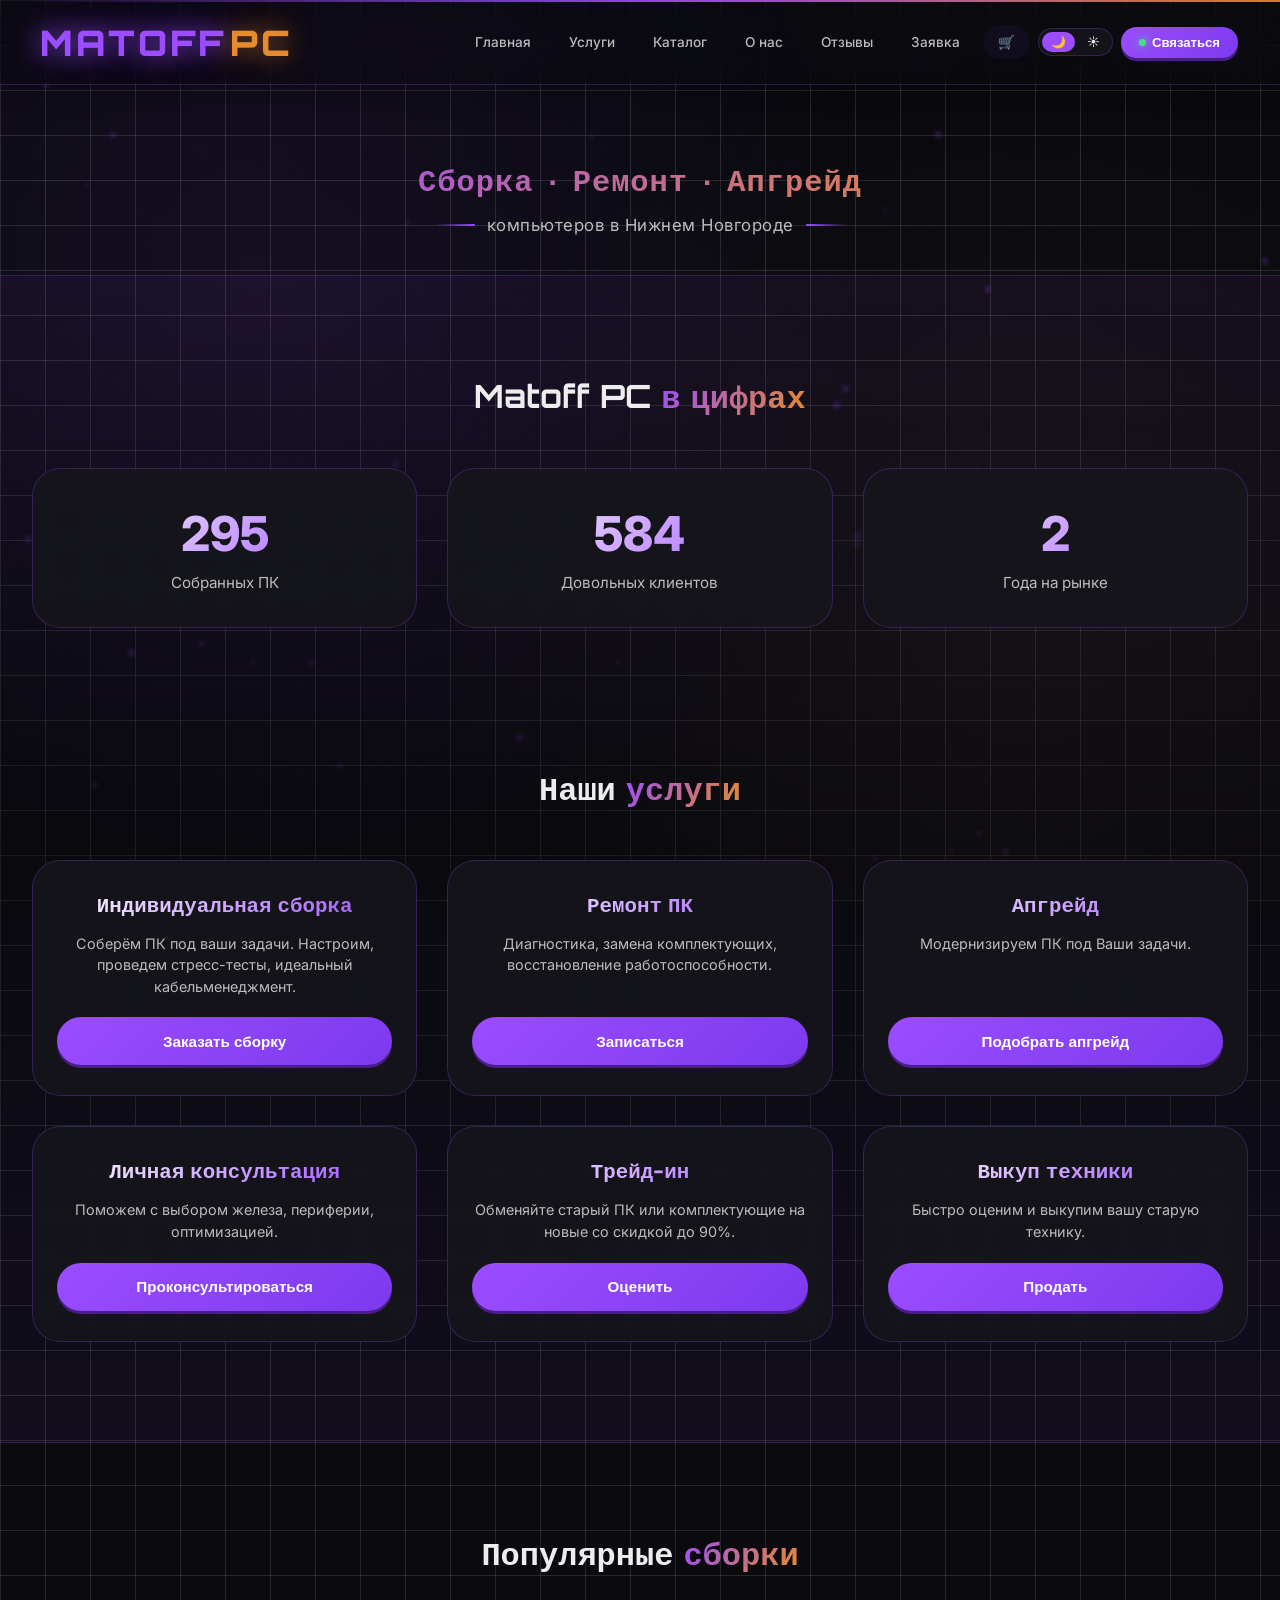
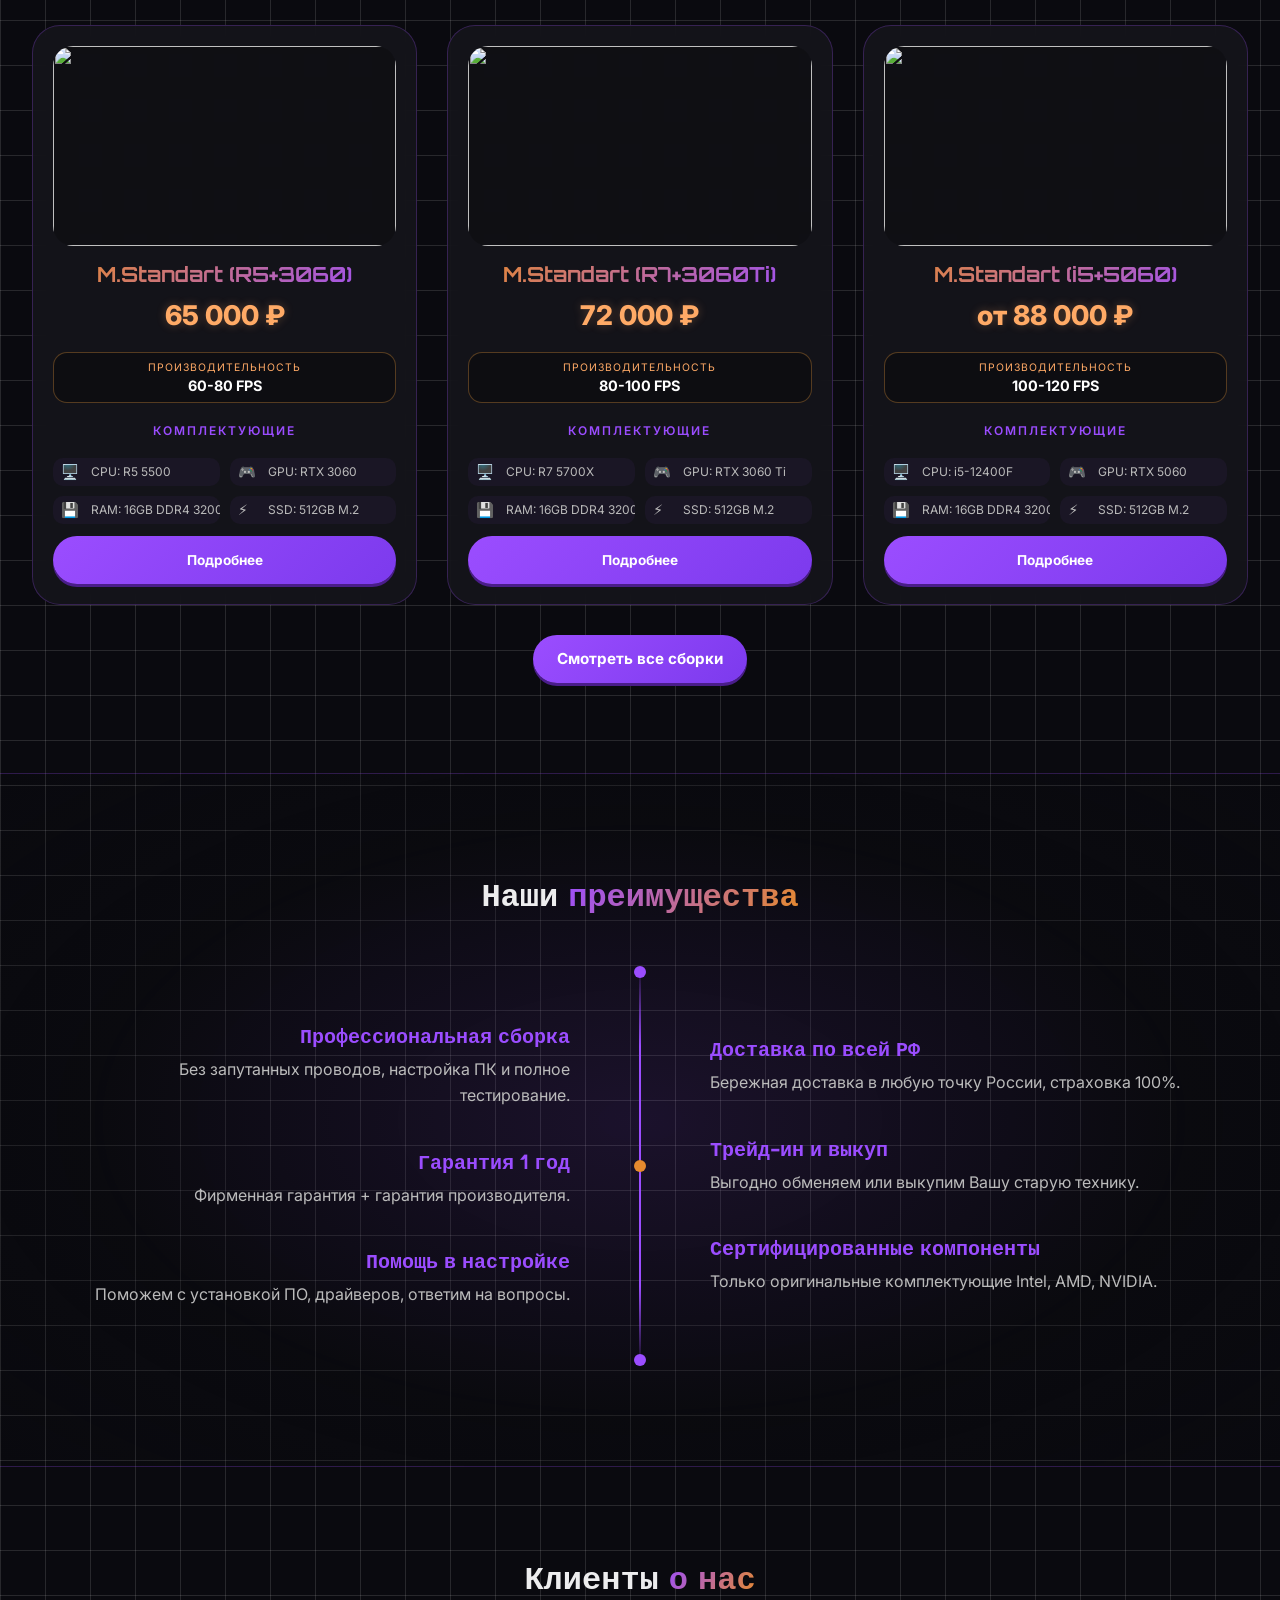
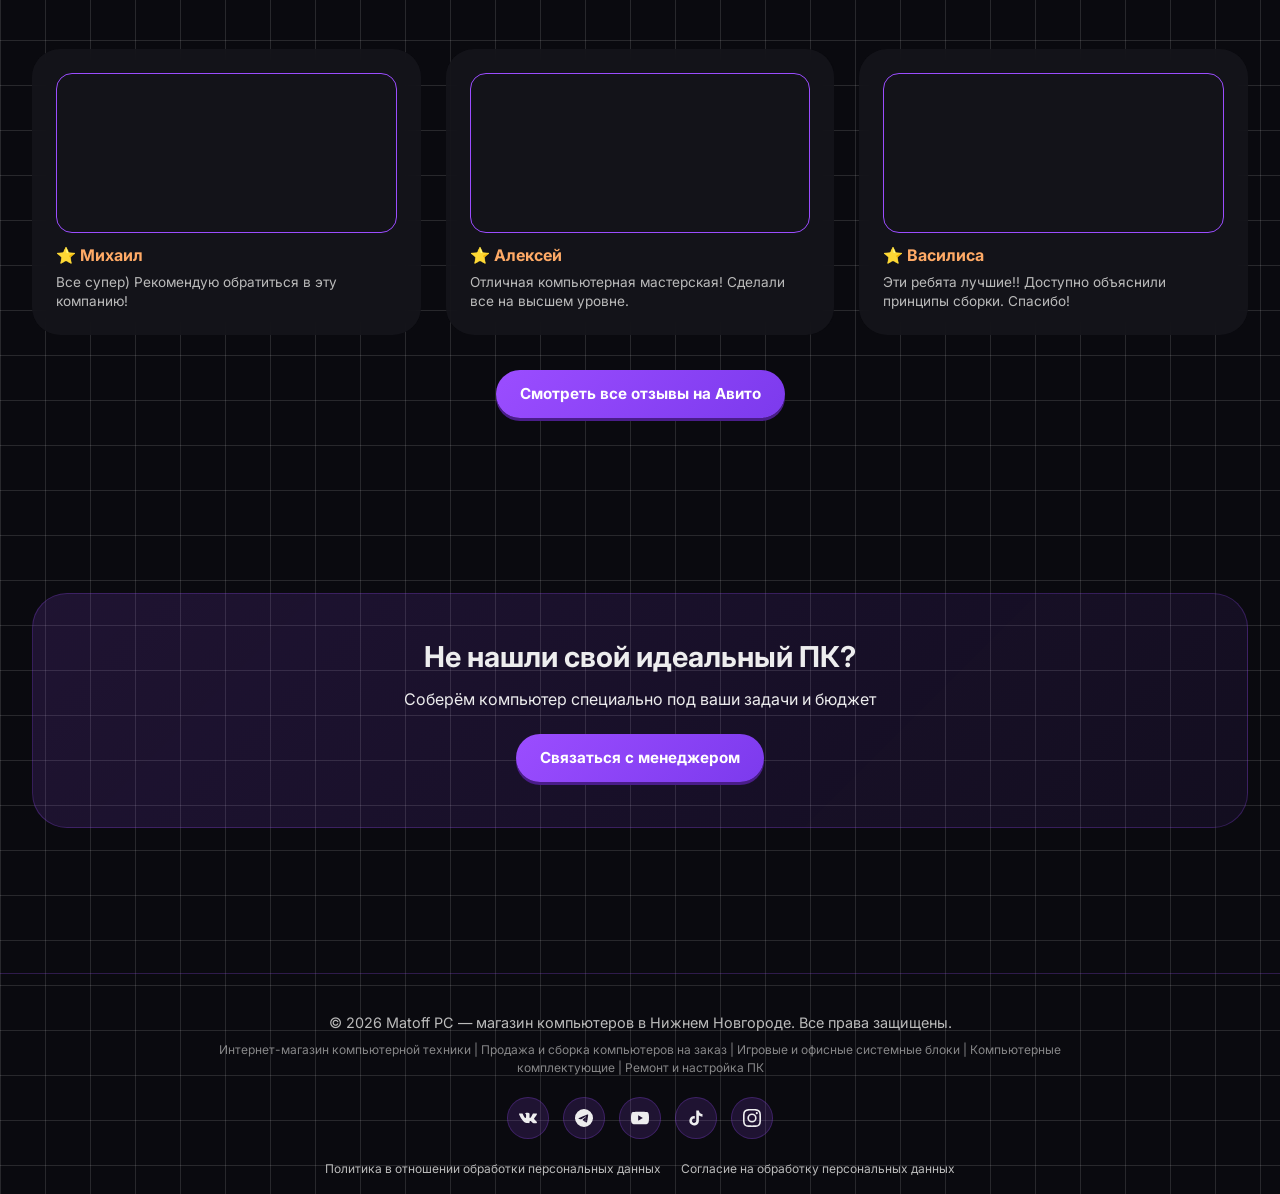
==== commit cccaff94: "Update index.html" ====
--- a/index.html
+++ b/index.html
@@ -142,10 +142,23 @@
 </div>
 
 <nav class="mobile-bottom-nav">
-    <a href="index.html" data-page="index.html"><span class="mbn-icon">🏠</span><span class="mbn-label">Главная</span></a>
-    <a href="builds.html" data-page="builds.html"><span class="mbn-icon">🖥️</span><span class="mbn-label">Каталог</span></a>
-    <a href="contacts.html" data-page="contacts.html"><span class="mbn-icon">✉️</span><span class="mbn-label">Заявка</span></a>
-    <a href="cart.html" data-page="cart.html"><span class="mbn-icon">🛒</span><span class="mbn-label">Корзина</span><span id="mobileCartCount" class="mbn-count" style="display:none;">0</span></a>
+    <a href="index.html" data-page="index.html">
+        <svg viewBox="0 0 24 24"><path d="M3 9l9-7 9 7v11a2 2 0 0 1-2 2H5a2 2 0 0 1-2-2z"/><polyline points="9 22 9 12 15 12 15 22"/></svg>
+        <span class="mbn-label">Главная</span>
+    </a>
+    <a href="builds.html" data-page="builds.html">
+        <svg viewBox="0 0 24 24"><rect x="2" y="3" width="20" height="14" rx="2"/><line x1="8" y1="21" x2="16" y2="21"/><line x1="12" y1="17" x2="12" y2="21"/></svg>
+        <span class="mbn-label">Каталог</span>
+    </a>
+    <a href="contacts.html" data-page="contacts.html">
+        <svg viewBox="0 0 24 24"><path d="M21 15a2 2 0 0 1-2 2H7l-4 4V5a2 2 0 0 1 2-2h14a2 2 0 0 1 2 2z"/></svg>
+        <span class="mbn-label">Заявка</span>
+    </a>
+    <a href="cart.html" data-page="cart.html">
+        <svg viewBox="0 0 24 24"><circle cx="9" cy="21" r="1"/><circle cx="20" cy="21" r="1"/><path d="M1 1h4l2.68 13.39a2 2 0 0 0 2 1.61h9.72a2 2 0 0 0 2-1.61L23 6H6"/></svg>
+        <span class="mbn-label">Корзина</span>
+        <span id="mobileCartCount" class="mbn-count" style="display:none;">0</span>
+    </a>
 </nav>
 
 <script src="common.js"></script>
--- a/common.css
+++ b/common.css
@@ -383,73 +383,147 @@
 @keyframes lineDotPulse { 0%, 100% { transform: translateX(-50%) scale(1); opacity: 1; } 50% { transform: translateX(-50%) scale(1.4); opacity: 0.7; } }
 
 /* ============================================================
-   МОБИЛЬНАЯ ВЕРСИЯ (≤ 768px)
+   НИЖНЯЯ НАВИГАЦИЯ (по умолчанию скрыта)
+   ============================================================ */
+.mobile-bottom-nav { display: none; }
+
+/* ============================================================
+   МОБИЛЬНАЯ ВЕРСИЯ (≤ 768px): шапка скрыта, навигация внизу
    ============================================================ */
 @media (max-width: 768px) {
+    /* ===== ШАПКА СКРЫТА ===== */
+    .header { display: none !important; }
+
+    /* ===== НИЖНЯЯ НАВИГАЦИЯ ===== */
+    .mobile-bottom-nav {
+        display: flex;
+        position: fixed;
+        bottom: 0; left: 0; right: 0;
+        z-index: 200;
+        background: rgba(10, 10, 15, 0.96);
+        backdrop-filter: blur(20px) saturate(140%);
+        -webkit-backdrop-filter: blur(20px) saturate(140%);
+        border-top: 1px solid var(--border-color);
+        padding: 6px 4px calc(6px + env(safe-area-inset-bottom, 0px));
+        box-shadow: 0 -4px 20px rgba(0,0,0,0.5);
+        justify-content: space-around;
+        align-items: stretch;
+    }
+    .mobile-bottom-nav a {
+        display: flex;
+        flex-direction: column;
+        align-items: center;
+        justify-content: center;
+        gap: 2px;
+        flex: 1;
+        padding: 6px 2px;
+        text-decoration: none;
+        color: var(--text-secondary);
+        font-size: 0.62rem;
+        font-weight: 500;
+        border-radius: 12px;
+        transition: all 0.2s;
+        position: relative;
+        min-width: 0;
+    }
+    .mobile-bottom-nav a svg {
+        width: 22px;
+        height: 22px;
+        stroke: currentColor;
+        fill: none;
+        stroke-width: 2;
+        stroke-linecap: round;
+        stroke-linejoin: round;
+        transition: all 0.2s;
+    }
+    .mobile-bottom-nav a.active {
+        color: var(--accent-purple);
+        background: rgba(155,77,255,0.12);
+    }
+    .mobile-bottom-nav a.active svg {
+        stroke: var(--accent-purple);
+        filter: drop-shadow(0 0 6px rgba(155,77,255,0.8));
+        transform: translateY(-1px);
+    }
+    .mbn-label { line-height: 1; white-space: nowrap; }
+    .mbn-count {
+        position: absolute;
+        top: 2px; right: calc(50% - 20px);
+        background: var(--accent-orange);
+        color: #fff;
+        font-size: 0.55rem;
+        font-weight: 700;
+        min-width: 15px;
+        height: 15px;
+        padding: 0 4px;
+        border-radius: 50%;
+        display: inline-flex;
+        align-items: center;
+        justify-content: center;
+        box-shadow: 0 0 6px rgba(230,138,46,0.7);
+    }
+
+    /* Отступ снизу, чтобы контент не залезал под навигацию */
+    body { padding-bottom: 70px; }
+
+    /* Промо-бар — компактный */
+    .promo-bar { padding: 8px 12px; }
+    .promo-text { font-size: 0.8rem; }
+    .promo-timer { font-size: 0.8rem; padding: 4px 10px; }
+
     /* Контейнер */
     .container { padding: 0 16px; }
-
-    /* Секции */
     section { padding: 40px 0; }
     .section-title { font-size: 1.5rem; margin-bottom: 30px; }
 
-    /* Промо-бар */
-    .promo-bar { padding: 8px 12px; }
-    .promo-text { font-size: 0.8rem; }
-    .promo-timer { font-size: 0.8rem; padding: 4px 10px; letter-spacing: 1px; }
-
-    /* ===== ШАПКА МОБИЛЬНАЯ (меню вниз) ===== */
-    .header { padding: 12px 0 8px; position: relative; overflow: visible; }
-    .header .container {
-        display: grid;
-        grid-template-columns: 1fr auto;
-        grid-template-rows: auto auto;
-        gap: 10px;
-        padding: 0 16px;
-        align-items: center;
-    }
-    .logo { grid-column: 1; grid-row: 1; font-size: 1.6rem; }
-    .nav {
-        grid-column: 1 / -1;
-        grid-row: 2;
-        width: 100%;
-        justify-content: flex-start;
-        flex-wrap: nowrap;
-        overflow-x: auto;
-        overflow-y: hidden;
-        padding: 8px 0 4px;
-        gap: 6px;
-        -webkit-overflow-scrolling: touch;
-    }
-    .nav a { font-size: 0.78rem; padding: 8px 14px; border-radius: 50px; background: var(--bg-secondary); border: 1px solid var(--border-color); }
-    .nav .cart-link { order: -1; }
-    .theme-toggle { grid-column: 2; grid-row: 1; justify-self: end; }
-    .manager-wrapper { grid-column: 2; grid-row: 1; justify-self: end; margin-right: 90px; }
-    .manager-header-btn { padding: 6px 12px; font-size: 0.75rem; }
-    .manager-header-btn::before { width: 6px; height: 6px; }
-    .nav::-webkit-scrollbar { display: none; }
+    /* Все сетки — в одну колонку */
+    .counters-grid, .services-grid, .builds-grid, .steps-grid,
+    .advantages-grid, .reviews-grid, .trust-grid, .components-grid,
+    .pc-also-grid { grid-template-columns: 1fr !important; gap: 18px; }
+
+    /* Карточки */
+    .build-card, .service-card, .component-card, .review-card, .counter-card,
+    .step-card, .advantage-card, .trust-item { padding: 18px; border-radius: 20px; }
+    .price { font-size: 1.4rem; }
+    .counter-number { font-size: 2.2rem; }
+    .build-card h3 { font-size: 1.1rem; }
+    .service-card h3 { font-size: 1.1rem; }
+    .component-image { height: 150px; }
+
+    /* Преимущества */
+    .advantages-split { grid-template-columns: 1fr; gap: 24px; }
+    .advantages-center-line { display: none; }
+    .advantages-col { gap: 24px; }
+    .advantages-col:first-child,
+    .advantages-col:first-child .adv-card-title,
+    .advantages-col:first-child .adv-card-desc { text-align: center; }
+    .advantages-col:last-child { text-align: center; }
+    .adv-card-title { font-size: 1.05rem; }
+    .adv-card-desc { font-size: 0.88rem; }
+
+    /* Форма заявки */
+    .contacts-top { grid-template-columns: 1fr; gap: 20px; }
+    .contact-form-block, .side-info { padding: 20px; border-radius: 20px; }
+    .contact-form-block h2 { font-size: 1.3rem; }
+    .form-row { grid-template-columns: 1fr; gap: 0; }
+    .map-wrapper { height: 260px; min-height: 260px; border-radius: 20px; }
 
     /* Слайдер */
-    .hero-slider { border-radius: 16px; }
     .slider-slide img { max-height: 220px; }
     .slider-btn { width: 30px; height: 30px; font-size: 14px; }
-    .hero-text { margin-top: 20px; padding: 0 8px; }
     .hero-text .slogan-main { font-size: 1.2rem; }
-    .hero-text .slogan-sub { font-size: 0.85rem; gap: 6px; }
-    .hero-text .slogan-sub::before, .hero-text .slogan-sub::after { width: 18px; }
-
-    /* ВСЕ СЕТКИ — В ОДНУ КОЛОНКУ */
-    .counters-grid,
-    .services-grid,
-    .builds-grid,
-    .steps-grid,
-    .advantages-grid,
-    .reviews-grid,
-    .trust-grid,
-    .components-grid,
-    .pc-also-grid { grid-template-columns: 1fr !important; gap: 18px; }
-
-    .pc-features { grid-template-columns: 1fr; }
+    .hero-text .slogan-sub { font-size: 0.85rem; }
+
+    /* Корзина */
+    .cart-items { padding: 15px; border-radius: 20px; }
+    .cart-item { flex-direction: column; text-align: center; gap: 10px; padding: 12px 0; }
+    .cart-item-img { width: 100px; height: 100px; }
+    .cart-item-quantity { justify-content: center; }
+    .order-form { padding: 20px; border-radius: 20px; }
+    .cart-total { font-size: 1.05rem; padding: 12px 0; }
+    .cart-total span { font-size: 1.4rem; }
+
+    /* ПК */
     .pc-hero { grid-template-columns: 1fr; gap: 20px; }
     .pc-hero-info h1 { font-size: 1.4rem; }
     .pc-hero-info .pc-price-big { font-size: 1.6rem; }
@@ -459,40 +533,14 @@
     .pc-specs-row { grid-template-columns: 1fr; }
     .pc-specs-label { padding: 10px 14px; font-size: 0.78rem; }
     .pc-specs-value { padding: 8px 14px 14px; font-size: 0.85rem; }
-    .pc-description { font-size: 0.88rem; }
-
-    /* Карточки */
-    .build-card, .service-card, .component-card, .review-card, .counter-card, .step-card, .advantage-card, .trust-item { padding: 18px; border-radius: 20px; }
-    .counter-number { font-size: 2.2rem; }
-    .counter-label { font-size: 0.85rem; }
-    .build-card h3 { font-size: 1.1rem; }
-    .price { font-size: 1.4rem; }
-    .spec-item { font-size: 0.7rem; padding: 4px 6px; }
-    .service-card h3 { font-size: 1.1rem; }
-    .service-card p { font-size: 0.85rem; }
-    .component-image { height: 150px; }
-    .component-card h3 { font-size: 0.9rem; }
-    .component-price { font-size: 1.15rem; }
-    .review-image { height: 120px; }
-    .trust-item h3 { font-size: 1rem; }
-
-    /* Преимущества — в одну колонку, центр скрыт */
-    .advantages-split { grid-template-columns: 1fr; gap: 24px; }
-    .advantages-center-line { display: none; }
-    .advantages-col { gap: 24px; }
-    .advantages-col:first-child,
-    .advantages-col:first-child .adv-card-title,
-    .advantages-col:first-child .adv-card-desc { text-align: center; }
-    .advantages-col:last-child { text-align: center; }
-    .adv-card-title { font-size: 1.05rem; }
-    .adv-card-desc { font-size: 0.88rem; }
-
-    /* Форма заявки */
-    .contacts-top { grid-template-columns: 1fr; gap: 20px; }
-    .contact-form-block, .side-info { padding: 20px; border-radius: 20px; }
-    .contact-form-block h2 { font-size: 1.3rem; }
-    .form-row { grid-template-columns: 1fr; gap: 0; }
-    .map-wrapper { height: 260px; min-height: 260px; border-radius: 20px; }
+    .pc-features { grid-template-columns: 1fr; }
+
+    /* Футер */
+    footer { padding: 30px 16px 20px; margin-top: 30px; }
+    .footer-copy { font-size: 0.8rem; }
+    .footer-desc { font-size: 0.7rem; }
+    .footer-socials a { width: 36px; height: 36px; min-width: 36px; min-height: 36px; }
+    .footer-legal { gap: 10px; font-size: 0.7rem; }
 
     /* Вкладки каталога */
     .catalog-tabs { gap: 8px; margin-bottom: 20px; }
@@ -502,40 +550,17 @@
     .component-filters { gap: 6px; margin-bottom: 20px; }
     .component-filters .filter-btn { padding: 6px 14px; font-size: 0.75rem; }
 
-    /* Корзина */
-    .cart-items { padding: 15px; border-radius: 20px; }
-    .cart-item { flex-direction: column; text-align: center; gap: 10px; padding: 12px 0; }
-    .cart-item-img { width: 100px; height: 100px; }
-    .cart-item-quantity { justify-content: center; }
-    .order-form { padding: 20px; border-radius: 20px; }
-    .cart-total { font-size: 1.05rem; padding: 12px 0; }
-    .cart-total span { font-size: 1.4rem; }
-    .total-price { font-size: 1.1rem; }
-    .total-price span { font-size: 1.4rem; }
-
-    /* Футер */
-    footer { padding: 30px 16px 20px; margin-top: 30px; }
-    .footer-copy { font-size: 0.8rem; }
-    .footer-desc { font-size: 0.7rem; }
-    .footer-socials a { width: 36px; height: 36px; min-width: 36px; min-height: 36px; }
-    .footer-legal { gap: 10px; font-size: 0.7rem; }
-
-    /* Кнопка наверх */
-    .scroll-top { bottom: 20px; left: 20px; width: 38px; height: 38px; font-size: 18px; }
-
-    /* Модалки */
-    .modal-content { padding: 20px; border-radius: 20px; }
-    .modal-content h3 { font-size: 1.1rem; }
-    .modal-socials a { font-size: 0.75rem; padding: 6px 12px; }
-
     /* Team */
     .team-card-single { padding: 25px 18px; border-radius: 24px; }
     .team-avatar-single { width: 90px; height: 90px; }
     .team-card-single h3 { font-size: 1.2rem; }
-    .team-role-item { font-size: 0.75rem; padding: 6px 12px; }
-
-    /* PC already */
-    .pc-also-card img { height: 110px; }
+
+    /* Модалки */
+    .modal-content { padding: 20px; border-radius: 20px; }
+    .modal-content h3 { font-size: 1.1rem; }
+
+    /* Кнопка наверх — над навигацией */
+    .scroll-top { bottom: 80px; left: auto; right: 16px; width: 40px; height: 40px; font-size: 18px; }
 
     /* Not-found */
     .not-found-block { padding: 25px 18px; border-radius: 20px; }
@@ -545,8 +570,6 @@
 
     /* Shorts */
     .short-card { width: 100%; max-width: 280px; }
-
-    /* Telegram */
     .telegram-block { padding: 20px 16px; border-radius: 20px; }
 }
 
@@ -554,14 +577,14 @@
    МАЛЫЕ ЭКРАНЫ (≤ 400px)
    ============================================================ */
 @media (max-width: 400px) {
-    .logo { font-size: 1.35rem; }
-    .nav a { font-size: 0.72rem; padding: 7px 11px; }
     .section-title { font-size: 1.3rem; }
     .hero-text .slogan-main { font-size: 1rem; }
     .counter-number { font-size: 1.8rem; }
     .price { font-size: 1.2rem; }
     .btn { padding: 10px 16px; font-size: 0.85rem; min-height: 42px; }
 }
+
+/* ЧЕКБОКС СОГЛАСИЯ */
 .form-consent {
     display: flex;
     align-items: flex-start;
@@ -581,8 +604,5 @@
     accent-color: var(--accent-purple);
     cursor: pointer;
 }
-.form-consent a {
-    color: var(--accent-purple);
-    text-decoration: underline;
-}
+.form-consent a { color: var(--accent-purple); text-decoration: underline; }
 .form-consent a:hover { color: var(--accent-orange); }
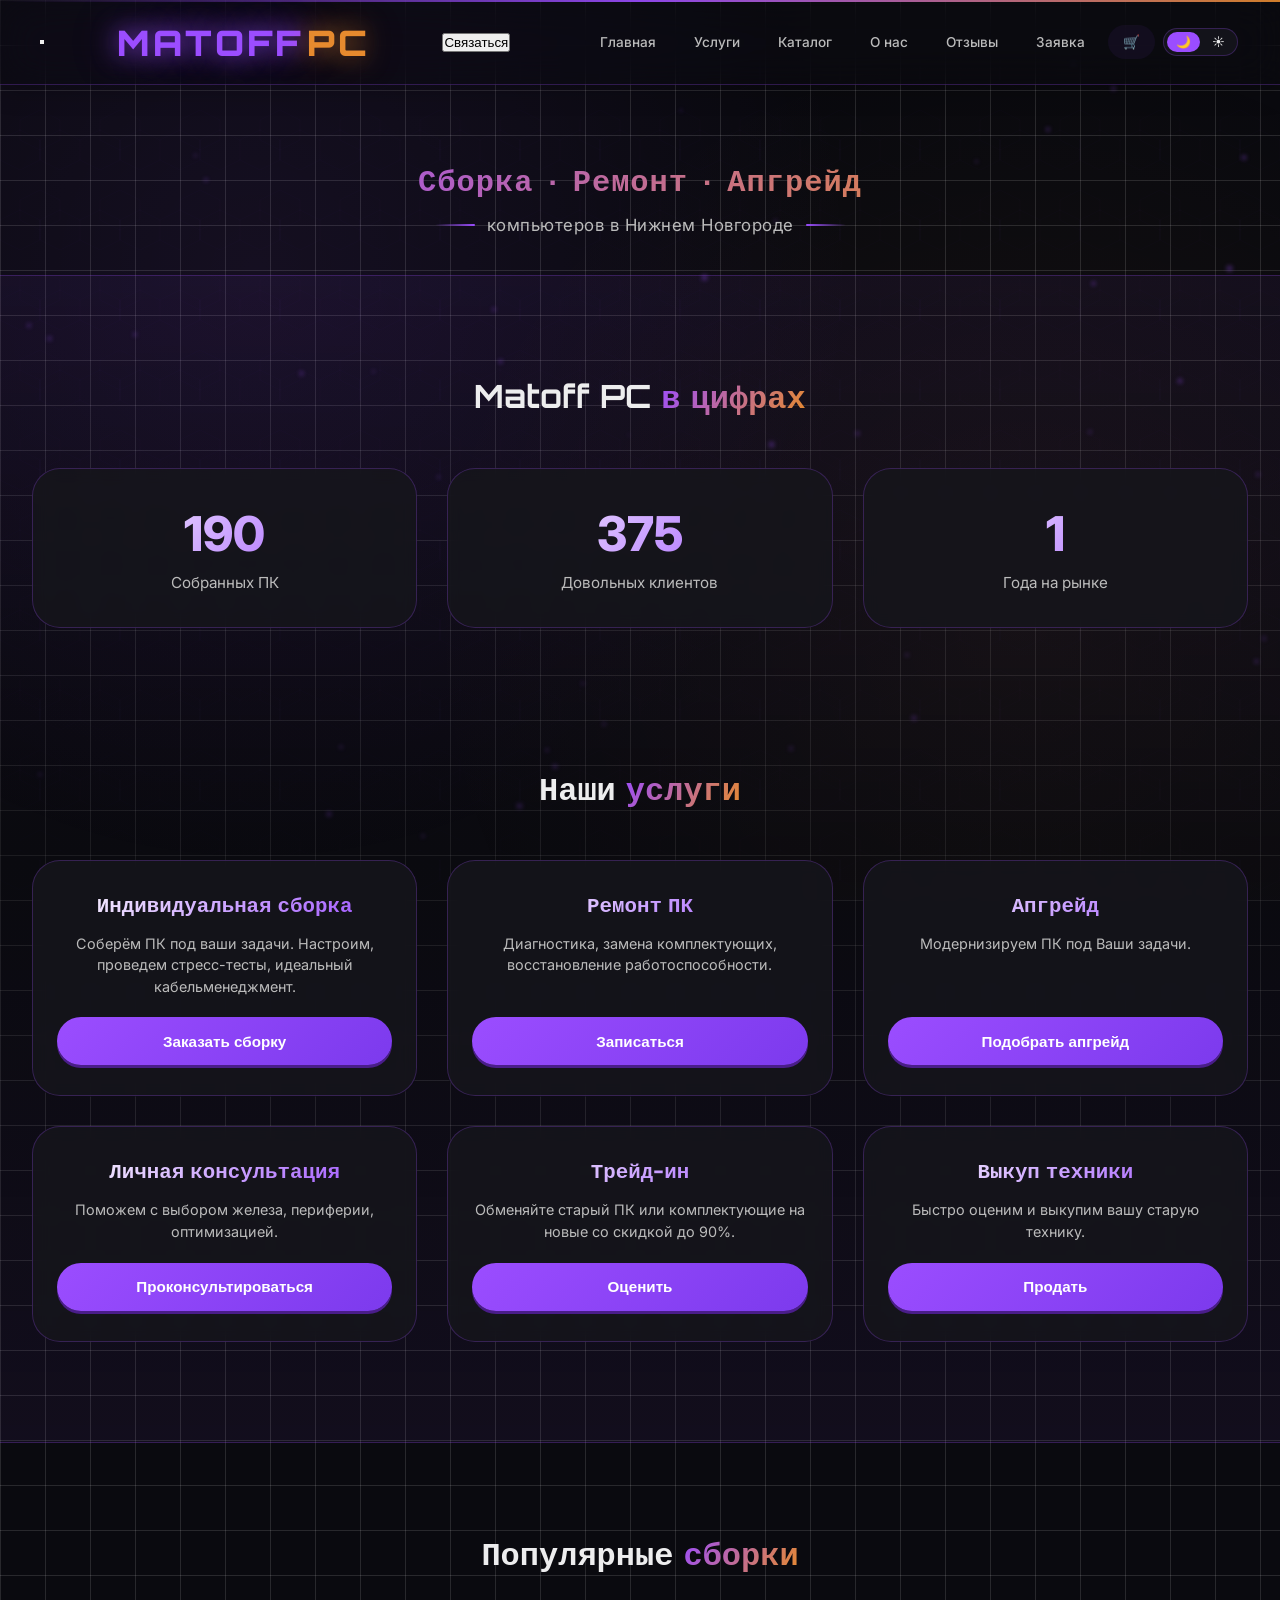
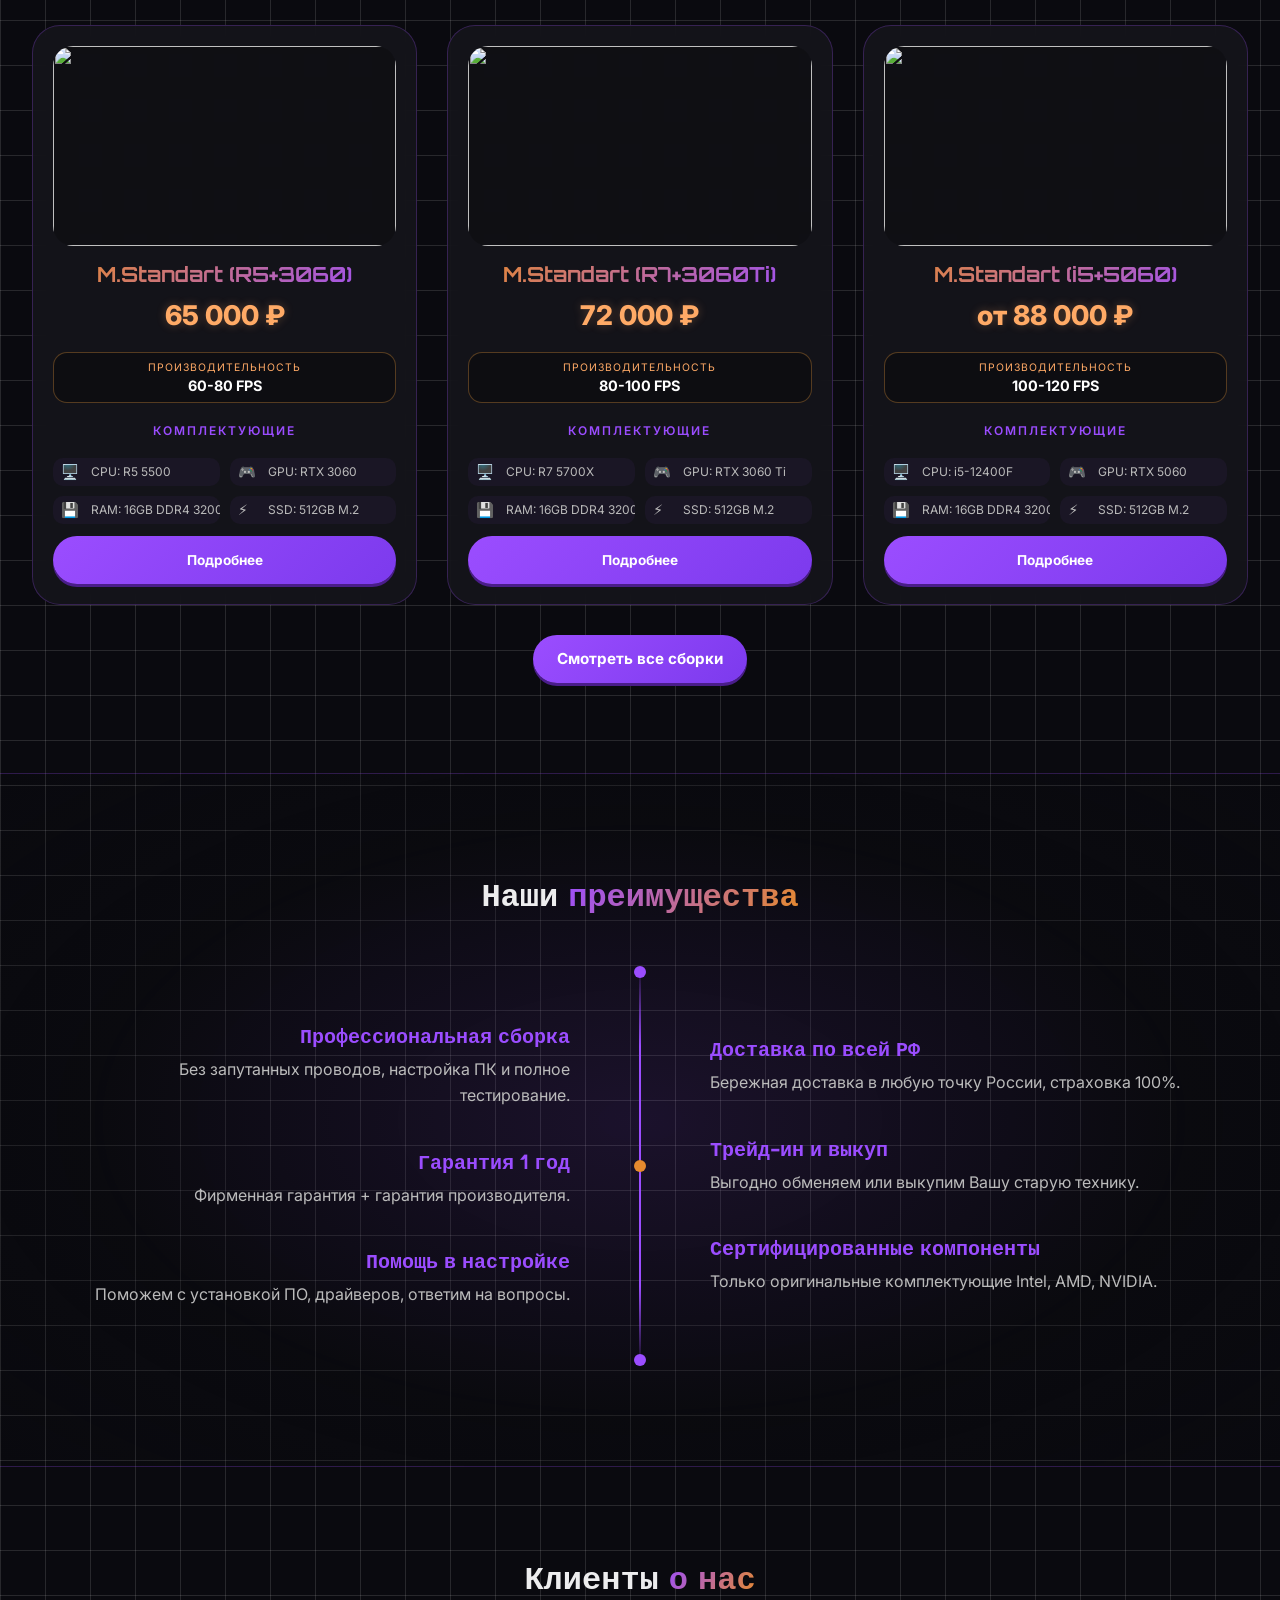
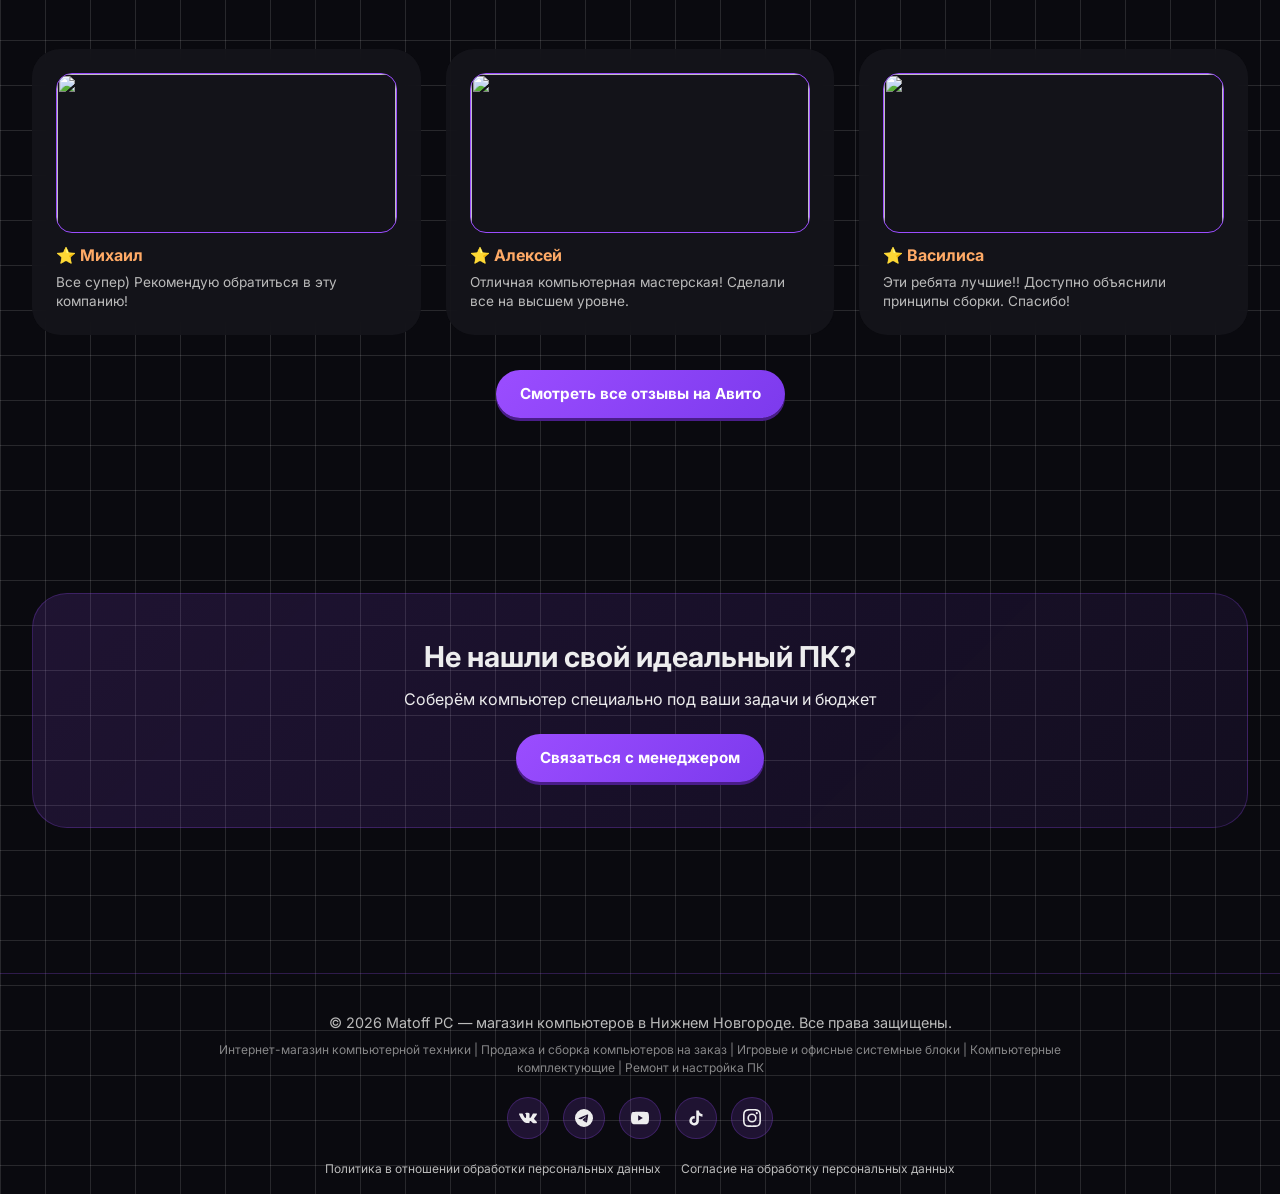
==== commit 493beb50: "Update index.html" ====
--- a/index.html
+++ b/index.html
@@ -15,7 +15,11 @@
 
 <header class="header">
     <div class="container">
+        <button class="burger-btn" id="burgerBtn" aria-label="Меню">
+            <span></span><span></span><span></span>
+        </button>
         <div class="logo"><a href="index.html"><span class="logo-matoff">MATOFF</span><span class="logo-pc"> PC</span></a></div>
+        <button class="header-cta" id="managerHeaderBtn">Связаться</button>
         <div class="nav">
             <a href="index.html">Главная</a>
             <a href="services.html">Услуги</a>
@@ -25,7 +29,6 @@
             <a href="contacts.html">Заявка</a>
             <a href="cart.html" class="cart-link">🛒 <span id="headerCartCount" class="cart-count">0</span></a>
             <div class="theme-toggle" id="themeToggle"><span class="active" data-theme="dark">🌙</span><span data-theme="light">☀️</span></div>
-            <div class="manager-wrapper"><button id="managerHeaderBtn" class="manager-header-btn">Связаться</button></div>
         </div>
     </div>
 </header>
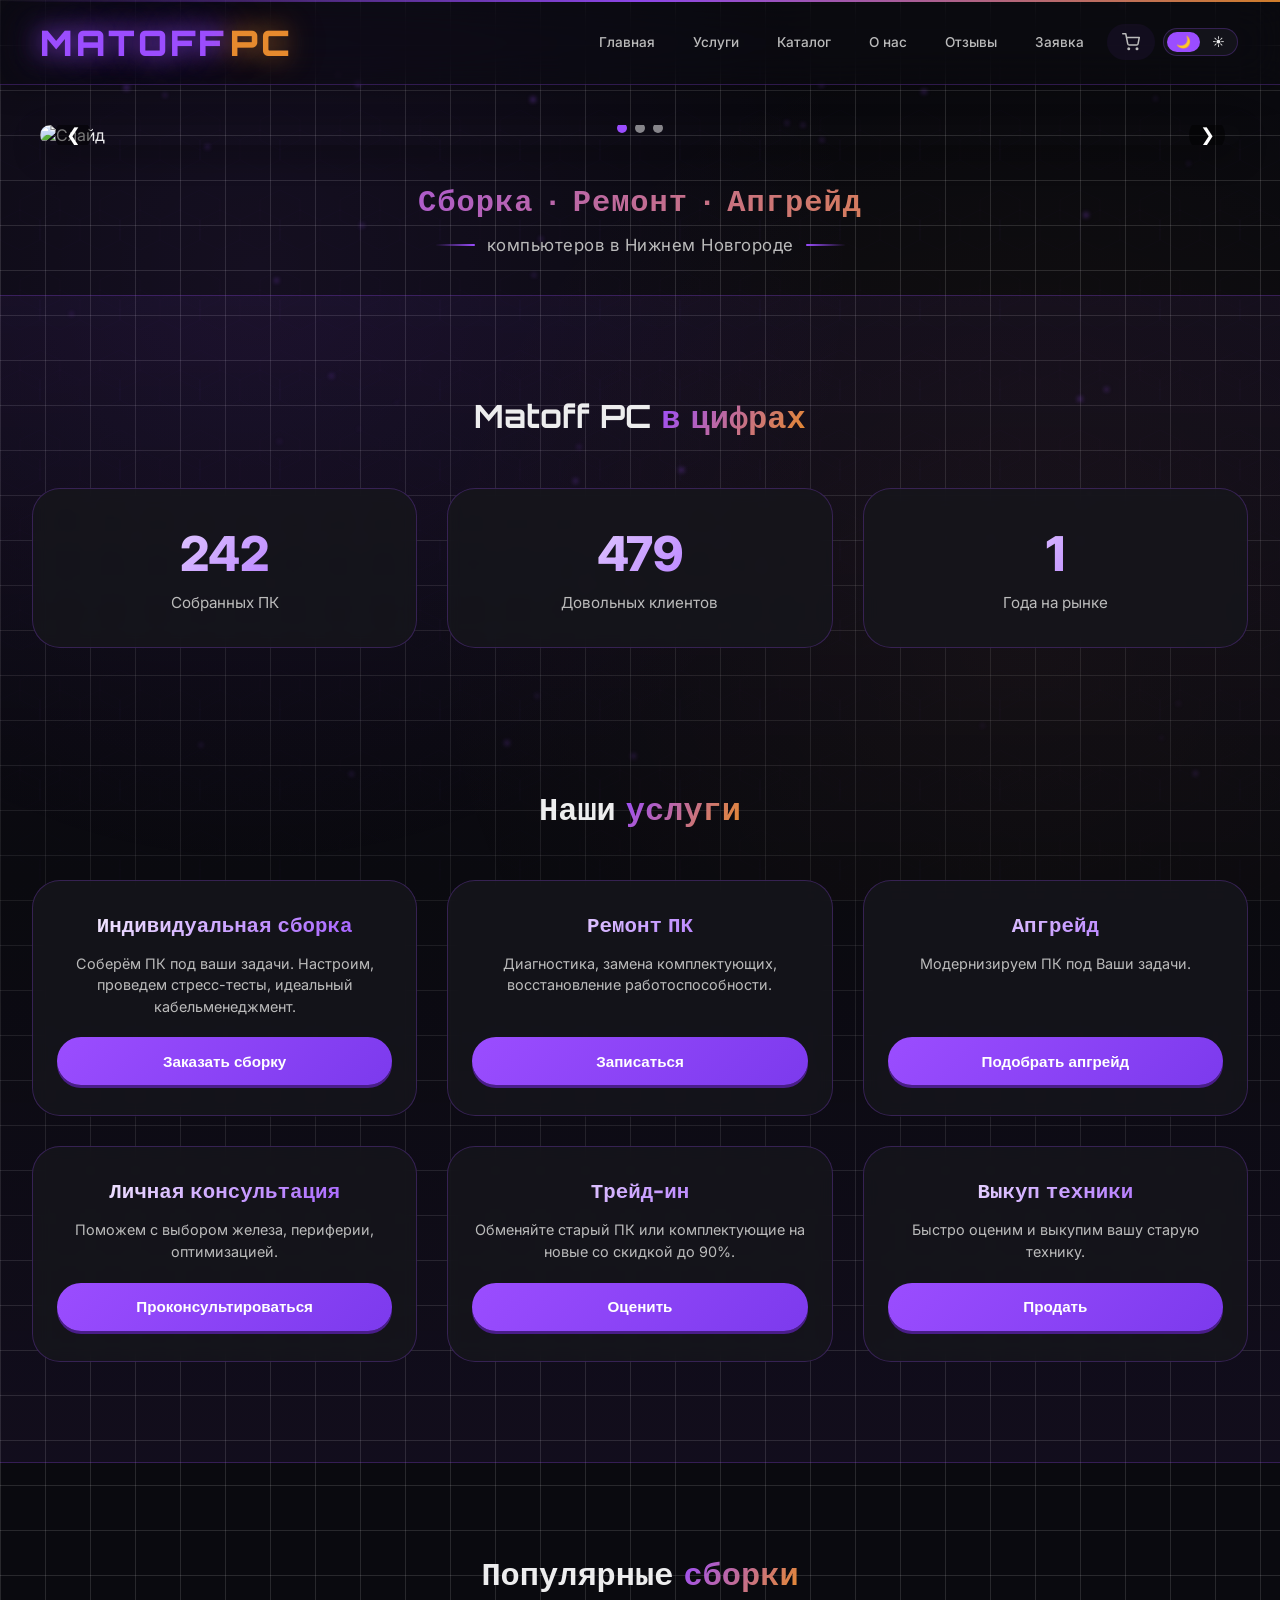
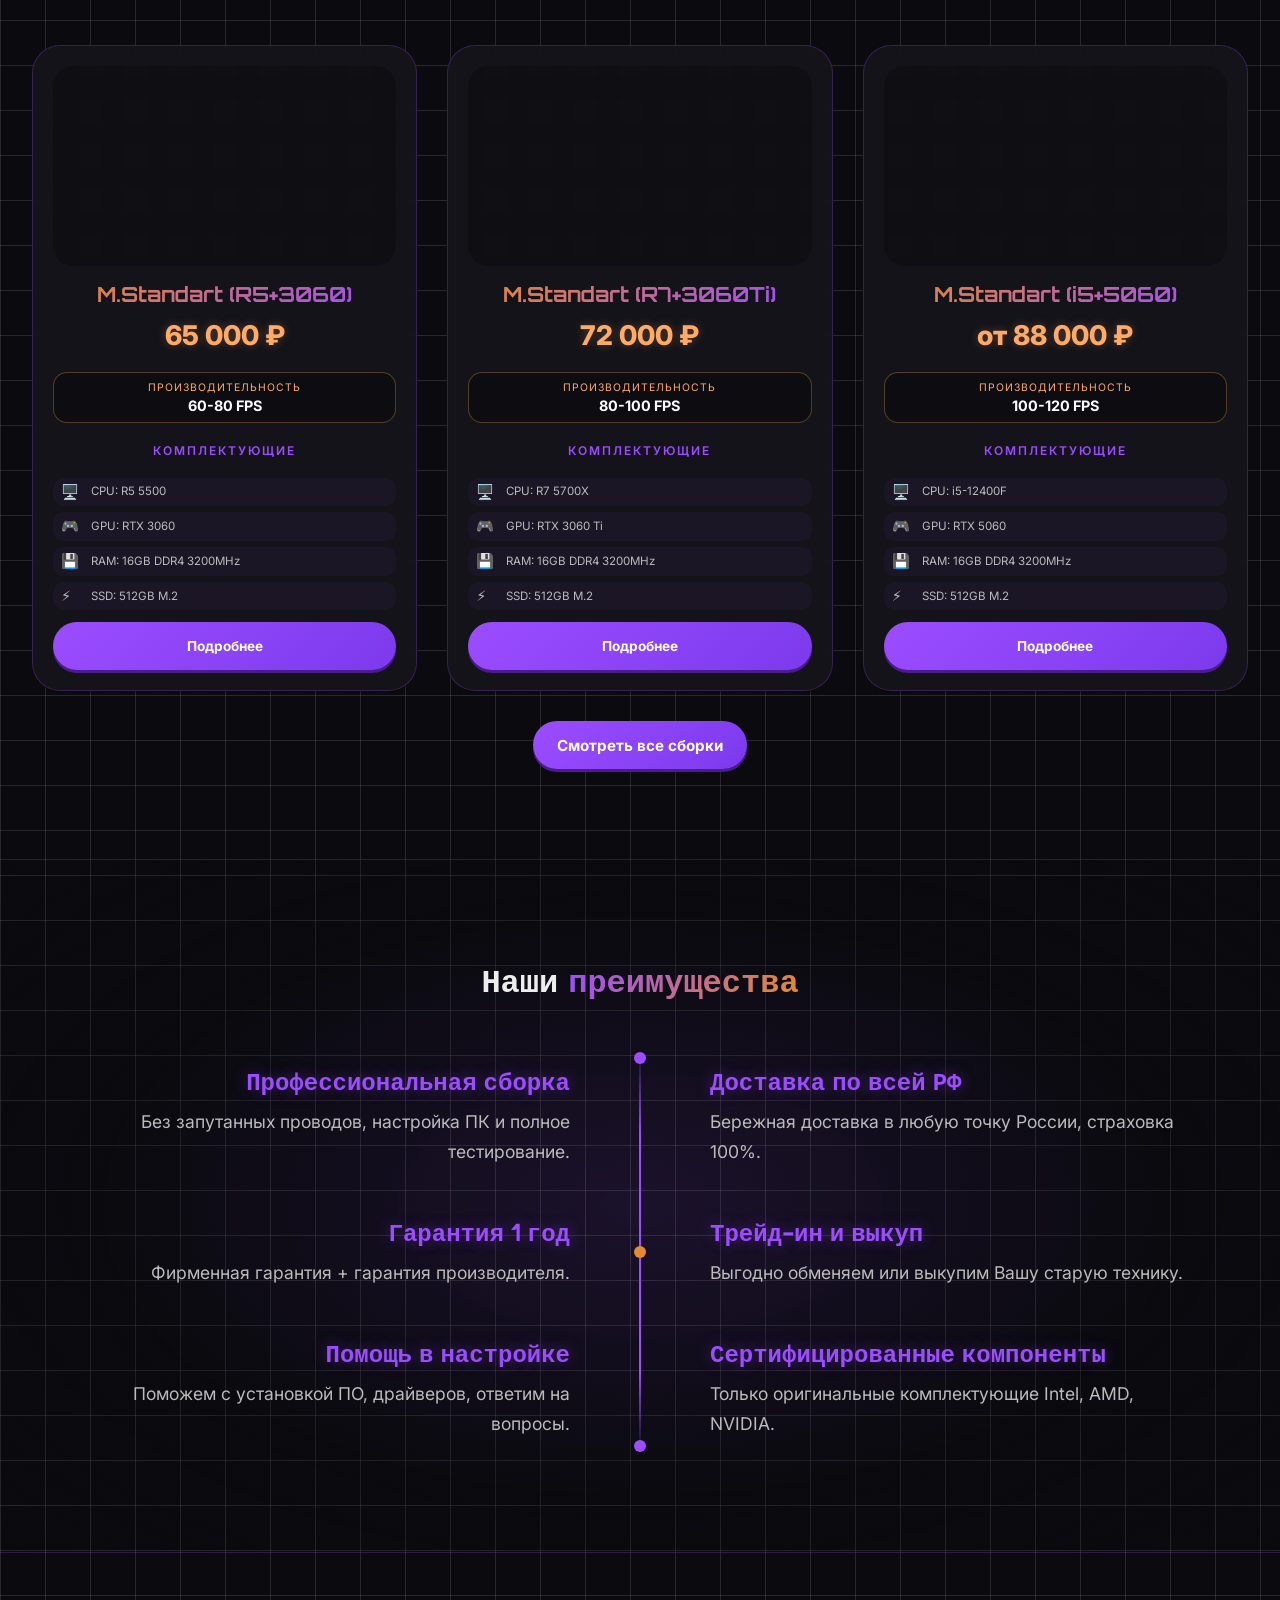
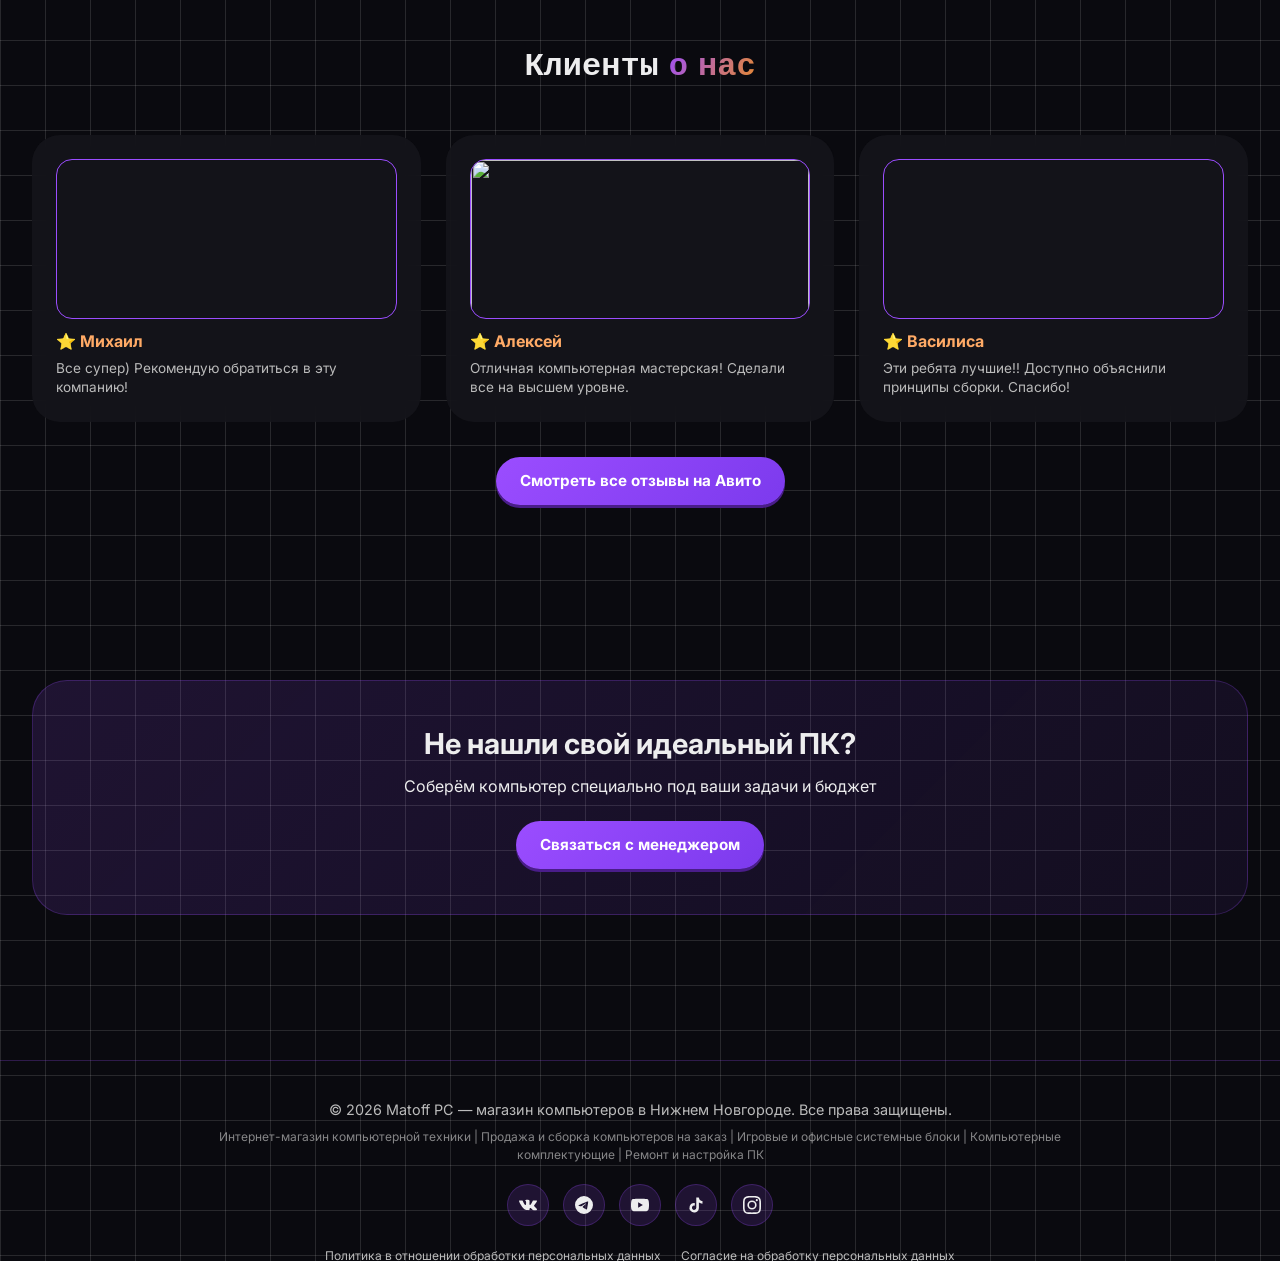
==== commit 48b6b482: "Update index.html" ====
--- a/index.html
+++ b/index.html
@@ -27,7 +27,10 @@
             <a href="about.html">О нас</a>
             <a href="reviews.html">Отзывы</a>
             <a href="contacts.html">Заявка</a>
-            <a href="cart.html" class="cart-link">🛒 <span id="headerCartCount" class="cart-count">0</span></a>
+            <a href="cart.html" class="cart-link">
+    <svg viewBox="0 0 24 24" width="18" height="18" fill="none" stroke="currentColor" stroke-width="2" stroke-linecap="round" stroke-linejoin="round"><circle cx="9" cy="21" r="1"/><circle cx="20" cy="21" r="1"/><path d="M1 1h4l2.68 13.39a2 2 0 0 0 2 1.61h9.72a2 2 0 0 0 2-1.61L23 6H6"/></svg>
+    <span id="headerCartCount" class="cart-count">0</span>
+</a>
             <div class="theme-toggle" id="themeToggle"><span class="active" data-theme="dark">🌙</span><span data-theme="light">☀️</span></div>
         </div>
     </div>
--- a/common.css
+++ b/common.css
@@ -29,7 +29,7 @@
     --text-secondary: #4a4a5a;
     --border-color: rgba(155, 77, 255, 0.35);
     --card-bg: rgba(255, 255, 255, 0.95);
-    --header-bg: rgba(240, 242, 245, 0.55);
+    --header-bg: rgba(240, 242, 245, 0.85);
     --grid-color: rgba(0, 0, 0, 0.08);
     --promo-bg: linear-gradient(135deg, #7c3aed, #9b4dff);
     --btn-bg: linear-gradient(135deg, #9b4dff, #7c3aed);
@@ -57,9 +57,7 @@
 @keyframes subtleGlow { 0% { opacity: 0.5; } 100% { opacity: 1; } }
 .container { max-width: 1280px; margin: 0 auto; padding: 0 32px; position: relative; z-index: 2; }
 
-/* ============================================
-   ПРОМО-БАР
-   ============================================ */
+/* ПРОМО-БАР */
 .promo-bar { background: var(--promo-bg); padding: 12px 20px; text-align: center; position: relative; z-index: 101; box-shadow: 0 8px 20px rgba(0,0,0,0.2), inset 0 1px 0 rgba(255,255,255,0.2); }
 .promo-content { display: flex; align-items: center; justify-content: center; gap: 20px; flex-wrap: wrap; }
 .promo-text { font-weight: 800; font-size: 1rem; text-shadow: 0 1px 2px rgba(0,0,0,0.3); letter-spacing: 0.5px; }
@@ -70,9 +68,7 @@
 .fade-up.visible { opacity: 1; transform: translateY(0); }
 html { scroll-behavior: smooth; }
 
-/* ============================================
-   ШАПКА (десктоп)
-   ============================================ */
+/* ШАПКА (десктоп) */
 .header {
     background: var(--header-bg);
     backdrop-filter: blur(20px) saturate(140%);
@@ -101,6 +97,7 @@
 .nav a:hover, .nav a.active-page { color: #fff; background: var(--btn-bg); border-color: var(--accent-purple); box-shadow: 0 0 18px rgba(155,77,255,0.5), inset 0 1px 0 rgba(255,255,255,0.2); transform: translateY(-1px); }
 .cart-link { position: relative; display: inline-flex; align-items: center; gap: 6px; color: var(--text-secondary); text-decoration: none; font-weight: 500; font-size: 0.85rem; padding: 8px 14px; border-radius: 50px; border: 1px solid var(--border-color); background: rgba(155,77,255,0.06); transition: all 0.25s; flex-shrink: 0; }
 .cart-link:hover { color: #fff; background: var(--btn-bg); border-color: var(--accent-purple); }
+.cart-link svg { display: inline-block; vertical-align: middle; }
 .cart-count { display: none; align-items: center; justify-content: center; min-width: 18px; height: 18px; padding: 0 4px; background: var(--accent-orange); color: #fff; border-radius: 50%; font-size: 0.7rem; font-weight: 700; }
 .theme-toggle { background: var(--bg-secondary); border: 1px solid var(--border-color); border-radius: 50px; padding: 3px; cursor: pointer; display: flex; gap: 3px; flex-shrink: 0; }
 .theme-toggle span { padding: 4px 9px; border-radius: 50px; font-size: 0.75rem; transition: 0.2s; cursor: pointer; line-height: 1; }
@@ -111,9 +108,52 @@
 @keyframes onlinePulse { 0%, 100% { opacity: 1; transform: scale(1); } 50% { opacity: 0.5; transform: scale(0.85); } }
 .manager-header-btn:hover { transform: translateY(-2px); box-shadow: 0 5px 0 var(--btn-shadow); }
 
-/* ============================================
-   КНОПКИ
-   ============================================ */
+/* БУРГЕР */
+.burger-btn {
+    display: none;
+    flex-direction: column;
+    justify-content: center;
+    gap: 4px;
+    width: 40px; height: 40px;
+    background: transparent;
+    border: 1px solid var(--border-color);
+    border-radius: 12px;
+    cursor: pointer;
+    padding: 0;
+    flex-shrink: 0;
+    touch-action: manipulation;
+    -webkit-tap-highlight-color: transparent;
+}
+.burger-btn span {
+    display: block;
+    width: 20px; height: 2px;
+    background: var(--text-primary);
+    border-radius: 2px;
+    margin: 0 auto;
+    transition: 0.2s;
+}
+.burger-btn.active span:nth-child(1) { transform: translateY(6px) rotate(45deg); }
+.burger-btn.active span:nth-child(2) { opacity: 0; }
+.burger-btn.active span:nth-child(3) { transform: translateY(-6px) rotate(-45deg); }
+
+.header-cta {
+    display: none;
+    background: var(--btn-bg);
+    border: none;
+    padding: 8px 14px;
+    border-radius: 50px;
+    color: #fff;
+    font-weight: 700;
+    font-size: 0.75rem;
+    cursor: pointer;
+    box-shadow: 0 2px 0 var(--btn-shadow);
+    white-space: nowrap;
+    flex-shrink: 0;
+    touch-action: manipulation;
+    -webkit-tap-highlight-color: transparent;
+}
+
+/* КНОПКИ */
 .btn { display: inline-flex; align-items: center; justify-content: center; gap: 8px; background: var(--btn-bg); color: white; font-weight: 700; font-size: 0.95rem; padding: 12px 24px; min-height: 48px; border-radius: 50px; border: none; cursor: pointer; transition: all 0.3s; text-align: center; box-shadow: 0 3px 0 var(--btn-shadow); text-decoration: none; }
 .btn:active { transform: translateY(2px); box-shadow: 0 1px 0 var(--btn-shadow); }
 .btn:hover { transform: translateY(-2px); box-shadow: 0 5px 0 var(--btn-shadow); }
@@ -123,9 +163,7 @@
 .scroll-top { position: fixed; bottom: 30px; left: 30px; width: 45px; height: 45px; border-radius: 50%; background: var(--accent-purple); color: white; border: none; cursor: pointer; display: flex; align-items: center; justify-content: center; font-size: 22px; z-index: 99; opacity: 0; visibility: hidden; transition: all 0.3s; box-shadow: 0 5px 15px rgba(0,0,0,0.3); }
 .scroll-top.show { opacity: 1; visibility: visible; }
 
-/* ============================================
-   СЛАЙДЕР
-   ============================================ */
+/* СЛАЙДЕР */
 .hero-slider { position: relative; width: 100%; max-width: 1200px; margin: 0 auto; border-radius: 24px; overflow: hidden; box-shadow: 0 10px 30px rgba(0,0,0,0.3); }
 .slider-container { position: relative; width: 100%; overflow: hidden; }
 .slider-track { display: flex; transition: transform 0.4s ease-in-out; }
@@ -139,9 +177,7 @@
 .slider-dot { width: 10px; height: 10px; border-radius: 50%; background: rgba(255,255,255,0.5); cursor: pointer; }
 .slider-dot.active { background: var(--accent-purple); }
 
-/* ============================================
-   СЛОГАН
-   ============================================ */
+/* СЛОГАН */
 .hero-text { margin-top: 35px; text-align: center; margin-left: auto; margin-right: auto; max-width: 900px; position: relative; padding: 0 20px; }
 .hero-text .slogan-main { font-family: 'Orbitron', monospace; font-size: 1.9rem; font-weight: 700; letter-spacing: 1px; line-height: 1.3; background: linear-gradient(120deg, #9b4dff 0%, #e68a2e 50%, #9b4dff 100%); background-size: 200% auto; background-clip: text; -webkit-background-clip: text; color: transparent; animation: sloganShift 6s linear infinite; margin-bottom: 10px; }
 @keyframes sloganShift { 0% { background-position: 0% center; } 100% { background-position: 200% center; } }
@@ -149,14 +185,12 @@
 .hero-text .slogan-sub::before, .hero-text .slogan-sub::after { content: ""; width: 40px; height: 2px; background: linear-gradient(90deg, transparent, var(--accent-purple)); border-radius: 2px; }
 .hero-text .slogan-sub::after { background: linear-gradient(90deg, var(--accent-purple), transparent); }
 
-/* ============================================
-   СЕКЦИИ
-   ============================================ */
+/* СЕКЦИИ */
 section { padding: 70px 0; }
 .section-title { font-family: 'Orbitron', monospace; font-size: 2rem; font-weight: 700; margin-bottom: 50px; text-align: center; }
 .section-title span { background: linear-gradient(120deg, var(--accent-purple), var(--accent-orange)); background-clip: text; -webkit-background-clip: text; color: transparent; }
 
-/* Сетки (десктоп) */
+/* Сетки */
 .counters-grid { display: grid; grid-template-columns: repeat(3, 1fr); gap: 30px; margin-top: 30px; }
 .counter-card { background: var(--card-bg); backdrop-filter: blur(8px); border-radius: 28px; padding: 35px 20px; text-align: center; border: 1px solid var(--border-color); transition: all 0.3s; }
 .counter-card:hover { border-color: var(--accent-purple); transform: translateY(-3px); }
@@ -182,8 +216,10 @@
 .build-card h3 { font-family: 'Orbitron', monospace; font-size: 1.3rem; text-align: center; background: linear-gradient(135deg, var(--accent-orange), var(--accent-purple)); background-clip: text; -webkit-background-clip: text; color: transparent; }
 .price { font-size: 1.7rem; font-weight: 800; margin: 12px 0; text-align: center; color: var(--price-color); text-shadow: 0 0 10px rgba(255,170,102,0.3); transition: all 0.3s; }
 .specs-title { font-size: 0.75rem; color: var(--accent-purple); margin: 12px 0 8px; text-align: center; font-weight: 600; letter-spacing: 2px; }
-.specs-two-columns { display: grid; grid-template-columns: 1fr 1fr; gap: 10px; margin: 12px 0; }
-.spec-item { display: flex; align-items: center; gap: 6px; font-size: 0.75rem; color: var(--text-secondary); background: rgba(155,77,255,0.05); padding: 5px 8px; border-radius: 10px; transition: all 0.2s; min-width: 0; overflow: hidden; text-overflow: ellipsis; white-space: nowrap; }
+
+/* ХАРАКТЕРИСТИКИ — ОДНА КОЛОНКА */
+.specs-two-columns { display: grid; grid-template-columns: 1fr; gap: 6px; margin: 12px 0; }
+.spec-item { display: flex; align-items: center; gap: 6px; font-size: 0.72rem; color: var(--text-secondary); background: rgba(155,77,255,0.05); padding: 5px 8px; border-radius: 10px; transition: all 0.2s; min-width: 0; white-space: normal; line-height: 1.3; word-break: break-word; }
 .spec-icon { font-size: 0.9rem; min-width: 24px; }
 .fps-block { background: var(--fps-bg); border-radius: 14px; padding: 8px; margin: 8px 0; text-align: center; border: 1px solid var(--fps-border); }
 .fps-title { font-size: 0.65rem; color: var(--price-color); letter-spacing: 1px; margin-bottom: 3px; }
@@ -238,7 +274,7 @@
 .team-footer-single { font-size: 0.95rem; color: var(--text-secondary); line-height: 1.6; padding-top: 20px; border-top: 1px solid var(--border-color); width: 100%; }
 .team-footer-single strong { color: var(--accent-orange); }
 
-/* ФОРМА ЗАЯВКИ + КАРТА */
+/* ФОРМА ЗАЯВКИ */
 .contacts-wrapper { max-width: 1100px; margin: 0 auto; }
 .contacts-top { display: grid; grid-template-columns: 1fr 1fr; gap: 30px; align-items: stretch; margin-bottom: 30px; }
 .contact-form-block { background: var(--card-bg); backdrop-filter: blur(8px); padding: 35px; border-radius: 35px; border: 1px solid var(--border-color); display: flex; flex-direction: column; }
@@ -362,19 +398,19 @@
 .component-desc { font-size: 0.85rem; color: var(--text-secondary); margin-bottom: 15px; flex: 1; line-height: 1.4; }
 .component-card .btn { width: 100%; }
 
-/* ЗОНЫ НА ГЛАВНОЙ */
+/* ЗОНЫ */
 .zone { position: relative; padding: 30px 0; margin: 20px 0; transition: background 0.3s; }
 .zone-dark { background: linear-gradient(180deg, rgba(155,77,255,0.06) 0%, rgba(10,10,15,0.4) 50%, rgba(155,77,255,0.06) 100%); border-top: 1px solid var(--border-color); border-bottom: 1px solid var(--border-color); }
 .zone-accent { background: radial-gradient(ellipse at center, rgba(155,77,255,0.12) 0%, rgba(10,10,15,0.3) 60%, transparent 100%); border-top: 1px solid var(--border-color); border-bottom: 1px solid var(--border-color); position: relative; overflow: hidden; }
 
-/* ПРЕИМУЩЕСТВА — ДВЕ КОЛОНКИ */
+/* ПРЕИМУЩЕСТВА — ДВЕ КОЛОНКИ (КРУПНЕЕ) */
 .advantages-split { display: grid; grid-template-columns: 1fr 60px 1fr; gap: 40px; align-items: center; max-width: 1100px; margin: 0 auto; }
-.advantages-col { display: flex; flex-direction: column; gap: 40px; min-width: 0; }
+.advantages-col { display: flex; flex-direction: column; gap: 50px; min-width: 0; }
 .advantages-col:first-child { text-align: right; }
 .advantages-col:first-child .adv-card-title, .advantages-col:first-child .adv-card-desc { text-align: right; }
 .advantages-col:last-child { text-align: left; }
-.adv-card-title { font-family: 'Orbitron', monospace; font-size: 1.25rem; font-weight: 700; color: var(--accent-purple); margin-bottom: 8px; line-height: 1.3; }
-.adv-card-desc { font-size: 1rem; color: var(--text-secondary); line-height: 1.6; }
+.adv-card-title { font-family: 'Orbitron', monospace; font-size: 1.5rem; font-weight: 700; color: var(--accent-purple); margin-bottom: 10px; line-height: 1.3; text-shadow: 0 0 15px rgba(155,77,255,0.4); }
+.adv-card-desc { font-size: 1.1rem; color: var(--text-secondary); line-height: 1.7; }
 .advantages-center-line { width: 2px; height: 100%; min-height: 400px; background: linear-gradient(180deg, transparent, var(--accent-purple) 20%, var(--accent-purple) 80%, transparent); position: relative; margin: 0 auto; }
 .adv-line-dot { position: absolute; left: 50%; transform: translateX(-50%); width: 12px; height: 12px; border-radius: 50%; background: var(--accent-purple); animation: lineDotPulse 2s ease-in-out infinite; }
 .adv-line-dot:nth-child(1) { top: 0; }
@@ -382,106 +418,78 @@
 .adv-line-dot:nth-child(3) { bottom: 0; }
 @keyframes lineDotPulse { 0%, 100% { transform: translateX(-50%) scale(1); opacity: 1; } 50% { transform: translateX(-50%) scale(1.4); opacity: 0.7; } }
 
-/* ============================================================
-   НИЖНЯЯ НАВИГАЦИЯ (по умолчанию скрыта)
-   ============================================================ */
+/* НИЖНЯЯ НАВИГАЦИЯ (скрыта по умолчанию) */
 .mobile-bottom-nav { display: none; }
 
-/* ============================================================
-   МОБИЛЬНАЯ ВЕРСИЯ (≤ 768px): шапка скрыта, навигация внизу
-   ============================================================ */
+/* МОБИЛЬНАЯ ВЕРСИЯ */
 @media (max-width: 768px) {
-    /* ===== ШАПКА СКРЫТА ===== */
-    .header { display: none !important; }
-
-    /* ===== НИЖНЯЯ НАВИГАЦИЯ ===== */
+    .header { position: sticky; top: 0; padding: 10px 0; overflow: visible; }
+    .header .container { display: grid; grid-template-columns: 40px 1fr auto; align-items: center; gap: 10px; padding: 0 16px; }
+    .burger-btn { display: flex; grid-column: 1; }
+    .logo { grid-column: 2; text-align: center; justify-content: center; display: flex; font-size: 1.5rem; }
+    .logo a { justify-content: center; }
+    .header-cta { display: inline-flex; grid-column: 3; justify-self: end; }
+
+    /* МЕНЮ ВЫЕЗЖАЕТ СЛЕВА */
+    .nav {
+        position: fixed;
+        top: 0;
+        left: 0;
+        bottom: 0;
+        width: 280px;
+        max-width: 80vw;
+        background: var(--bg-primary);
+        border-right: 1px solid var(--border-color);
+        flex-direction: column;
+        align-items: stretch;
+        gap: 4px;
+        padding: 70px 16px 16px;
+        transform: translateX(-100%);
+        transition: transform 0.3s ease;
+        z-index: 99;
+        box-shadow: 4px 0 30px rgba(0,0,0,0.5);
+        overflow-y: auto;
+        display: flex;
+    }
+    .nav.open { transform: translateX(0); }
+    .nav a { display: flex; padding: 12px 16px; font-size: 0.95rem; border-radius: 14px; background: var(--card-bg); border: 1px solid var(--border-color); }
+    .nav .theme-toggle { align-self: flex-start; margin-top: 6px; }
+    .header .manager-wrapper { display: none !important; }
+
+    /* НИЖНЯЯ НАВИГАЦИЯ — цвет меняется с темой */
     .mobile-bottom-nav {
         display: flex;
         position: fixed;
         bottom: 0; left: 0; right: 0;
         z-index: 200;
-        background: rgba(10, 10, 15, 0.96);
+        background: var(--header-bg);
         backdrop-filter: blur(20px) saturate(140%);
         -webkit-backdrop-filter: blur(20px) saturate(140%);
         border-top: 1px solid var(--border-color);
         padding: 6px 4px calc(6px + env(safe-area-inset-bottom, 0px));
-        box-shadow: 0 -4px 20px rgba(0,0,0,0.5);
+        box-shadow: 0 -4px 20px rgba(0,0,0,0.25);
         justify-content: space-around;
         align-items: stretch;
     }
-    .mobile-bottom-nav a {
-        display: flex;
-        flex-direction: column;
-        align-items: center;
-        justify-content: center;
-        gap: 2px;
-        flex: 1;
-        padding: 6px 2px;
-        text-decoration: none;
-        color: var(--text-secondary);
-        font-size: 0.62rem;
-        font-weight: 500;
-        border-radius: 12px;
-        transition: all 0.2s;
-        position: relative;
-        min-width: 0;
-    }
-    .mobile-bottom-nav a svg {
-        width: 22px;
-        height: 22px;
-        stroke: currentColor;
-        fill: none;
-        stroke-width: 2;
-        stroke-linecap: round;
-        stroke-linejoin: round;
-        transition: all 0.2s;
-    }
-    .mobile-bottom-nav a.active {
-        color: var(--accent-purple);
-        background: rgba(155,77,255,0.12);
-    }
-    .mobile-bottom-nav a.active svg {
-        stroke: var(--accent-purple);
-        filter: drop-shadow(0 0 6px rgba(155,77,255,0.8));
-        transform: translateY(-1px);
-    }
+    .mobile-bottom-nav a { display: flex; flex-direction: column; align-items: center; justify-content: center; gap: 2px; flex: 1; padding: 6px 2px; text-decoration: none; color: var(--text-secondary); font-size: 0.62rem; font-weight: 500; border-radius: 12px; transition: all 0.2s; position: relative; min-width: 0; }
+    .mobile-bottom-nav a svg { width: 22px; height: 22px; stroke: currentColor; fill: none; stroke-width: 2; stroke-linecap: round; stroke-linejoin: round; transition: all 0.2s; }
+    .mobile-bottom-nav a.active { color: var(--accent-purple); background: rgba(155,77,255,0.12); }
+    .mobile-bottom-nav a.active svg { stroke: var(--accent-purple); filter: drop-shadow(0 0 6px rgba(155,77,255,0.8)); transform: translateY(-1px); }
     .mbn-label { line-height: 1; white-space: nowrap; }
-    .mbn-count {
-        position: absolute;
-        top: 2px; right: calc(50% - 20px);
-        background: var(--accent-orange);
-        color: #fff;
-        font-size: 0.55rem;
-        font-weight: 700;
-        min-width: 15px;
-        height: 15px;
-        padding: 0 4px;
-        border-radius: 50%;
-        display: inline-flex;
-        align-items: center;
-        justify-content: center;
-        box-shadow: 0 0 6px rgba(230,138,46,0.7);
-    }
-
-    /* Отступ снизу, чтобы контент не залезал под навигацию */
+    .mbn-count { position: absolute; top: 2px; right: calc(50% - 20px); background: var(--accent-orange); color: #fff; font-size: 0.55rem; font-weight: 700; min-width: 15px; height: 15px; padding: 0 4px; border-radius: 50%; display: inline-flex; align-items: center; justify-content: center; box-shadow: 0 0 6px rgba(230,138,46,0.7); }
+
     body { padding-bottom: 70px; }
-
-    /* Промо-бар — компактный */
     .promo-bar { padding: 8px 12px; }
     .promo-text { font-size: 0.8rem; }
     .promo-timer { font-size: 0.8rem; padding: 4px 10px; }
-
-    /* Контейнер */
     .container { padding: 0 16px; }
     section { padding: 40px 0; }
     .section-title { font-size: 1.5rem; margin-bottom: 30px; }
 
-    /* Все сетки — в одну колонку */
     .counters-grid, .services-grid, .builds-grid, .steps-grid,
     .advantages-grid, .reviews-grid, .trust-grid, .components-grid,
     .pc-also-grid { grid-template-columns: 1fr !important; gap: 18px; }
 
-    /* Карточки */
     .build-card, .service-card, .component-card, .review-card, .counter-card,
     .step-card, .advantage-card, .trust-item { padding: 18px; border-radius: 20px; }
     .price { font-size: 1.4rem; }
@@ -490,7 +498,6 @@
     .service-card h3 { font-size: 1.1rem; }
     .component-image { height: 150px; }
 
-    /* Преимущества */
     .advantages-split { grid-template-columns: 1fr; gap: 24px; }
     .advantages-center-line { display: none; }
     .advantages-col { gap: 24px; }
@@ -498,23 +505,20 @@
     .advantages-col:first-child .adv-card-title,
     .advantages-col:first-child .adv-card-desc { text-align: center; }
     .advantages-col:last-child { text-align: center; }
-    .adv-card-title { font-size: 1.05rem; }
-    .adv-card-desc { font-size: 0.88rem; }
-
-    /* Форма заявки */
+    .adv-card-title { font-size: 1.1rem; }
+    .adv-card-desc { font-size: 0.9rem; }
+
     .contacts-top { grid-template-columns: 1fr; gap: 20px; }
     .contact-form-block, .side-info { padding: 20px; border-radius: 20px; }
     .contact-form-block h2 { font-size: 1.3rem; }
     .form-row { grid-template-columns: 1fr; gap: 0; }
     .map-wrapper { height: 260px; min-height: 260px; border-radius: 20px; }
 
-    /* Слайдер */
     .slider-slide img { max-height: 220px; }
     .slider-btn { width: 30px; height: 30px; font-size: 14px; }
     .hero-text .slogan-main { font-size: 1.2rem; }
     .hero-text .slogan-sub { font-size: 0.85rem; }
 
-    /* Корзина */
     .cart-items { padding: 15px; border-radius: 20px; }
     .cart-item { flex-direction: column; text-align: center; gap: 10px; padding: 12px 0; }
     .cart-item-img { width: 100px; height: 100px; }
@@ -523,7 +527,6 @@
     .cart-total { font-size: 1.05rem; padding: 12px 0; }
     .cart-total span { font-size: 1.4rem; }
 
-    /* ПК */
     .pc-hero { grid-template-columns: 1fr; gap: 20px; }
     .pc-hero-info h1 { font-size: 1.4rem; }
     .pc-hero-info .pc-price-big { font-size: 1.6rem; }
@@ -535,14 +538,12 @@
     .pc-specs-value { padding: 8px 14px 14px; font-size: 0.85rem; }
     .pc-features { grid-template-columns: 1fr; }
 
-    /* Футер */
     footer { padding: 30px 16px 20px; margin-top: 30px; }
     .footer-copy { font-size: 0.8rem; }
     .footer-desc { font-size: 0.7rem; }
     .footer-socials a { width: 36px; height: 36px; min-width: 36px; min-height: 36px; }
     .footer-legal { gap: 10px; font-size: 0.7rem; }
 
-    /* Вкладки каталога */
     .catalog-tabs { gap: 8px; margin-bottom: 20px; }
     .catalog-tab { padding: 10px 18px; font-size: 0.82rem; }
     .catalog-subtabs { gap: 6px; margin-bottom: 20px; }
@@ -550,32 +551,24 @@
     .component-filters { gap: 6px; margin-bottom: 20px; }
     .component-filters .filter-btn { padding: 6px 14px; font-size: 0.75rem; }
 
-    /* Team */
     .team-card-single { padding: 25px 18px; border-radius: 24px; }
     .team-avatar-single { width: 90px; height: 90px; }
     .team-card-single h3 { font-size: 1.2rem; }
 
-    /* Модалки */
     .modal-content { padding: 20px; border-radius: 20px; }
     .modal-content h3 { font-size: 1.1rem; }
 
-    /* Кнопка наверх — над навигацией */
     .scroll-top { bottom: 80px; left: auto; right: 16px; width: 40px; height: 40px; font-size: 18px; }
 
-    /* Not-found */
     .not-found-block { padding: 25px 18px; border-radius: 20px; }
     .not-found-block h3 { font-size: 1.3rem; }
     .not-found-block p { font-size: 0.9rem; }
     .not-found-block .btn { width: 100%; }
 
-    /* Shorts */
     .short-card { width: 100%; max-width: 280px; }
     .telegram-block { padding: 20px 16px; border-radius: 20px; }
 }
 
-/* ============================================================
-   МАЛЫЕ ЭКРАНЫ (≤ 400px)
-   ============================================================ */
 @media (max-width: 400px) {
     .section-title { font-size: 1.3rem; }
     .hero-text .slogan-main { font-size: 1rem; }
@@ -585,24 +578,7 @@
 }
 
 /* ЧЕКБОКС СОГЛАСИЯ */
-.form-consent {
-    display: flex;
-    align-items: flex-start;
-    gap: 10px;
-    font-size: 0.78rem;
-    color: var(--text-secondary);
-    line-height: 1.5;
-    margin-bottom: 15px;
-    cursor: pointer;
-    text-align: left;
-}
-.form-consent input[type="checkbox"] {
-    width: 18px;
-    height: 18px;
-    min-width: 18px;
-    margin-top: 2px;
-    accent-color: var(--accent-purple);
-    cursor: pointer;
-}
+.form-consent { display: flex; align-items: flex-start; gap: 10px; font-size: 0.78rem; color: var(--text-secondary); line-height: 1.5; margin-bottom: 15px; cursor: pointer; text-align: left; }
+.form-consent input[type="checkbox"] { width: 18px; height: 18px; min-width: 18px; margin-top: 2px; accent-color: var(--accent-purple); cursor: pointer; }
 .form-consent a { color: var(--accent-purple); text-decoration: underline; }
 .form-consent a:hover { color: var(--accent-orange); }
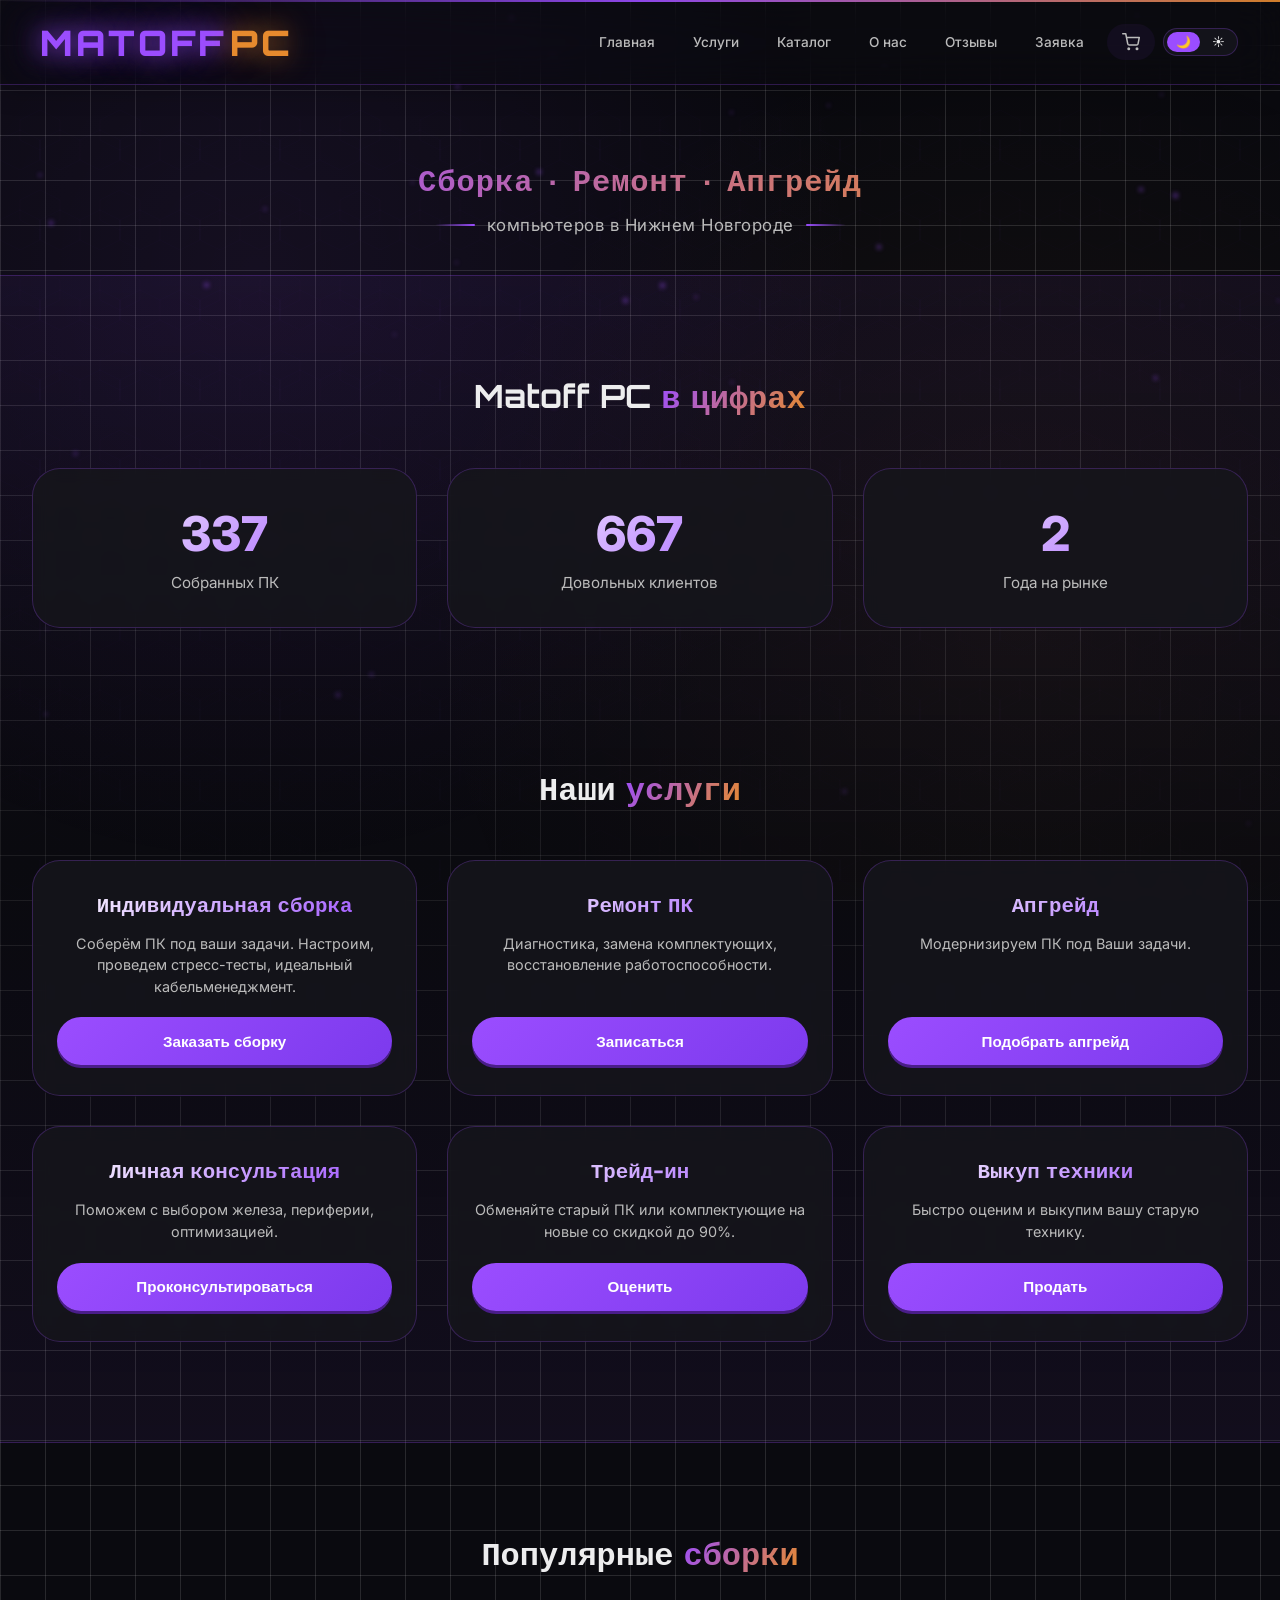
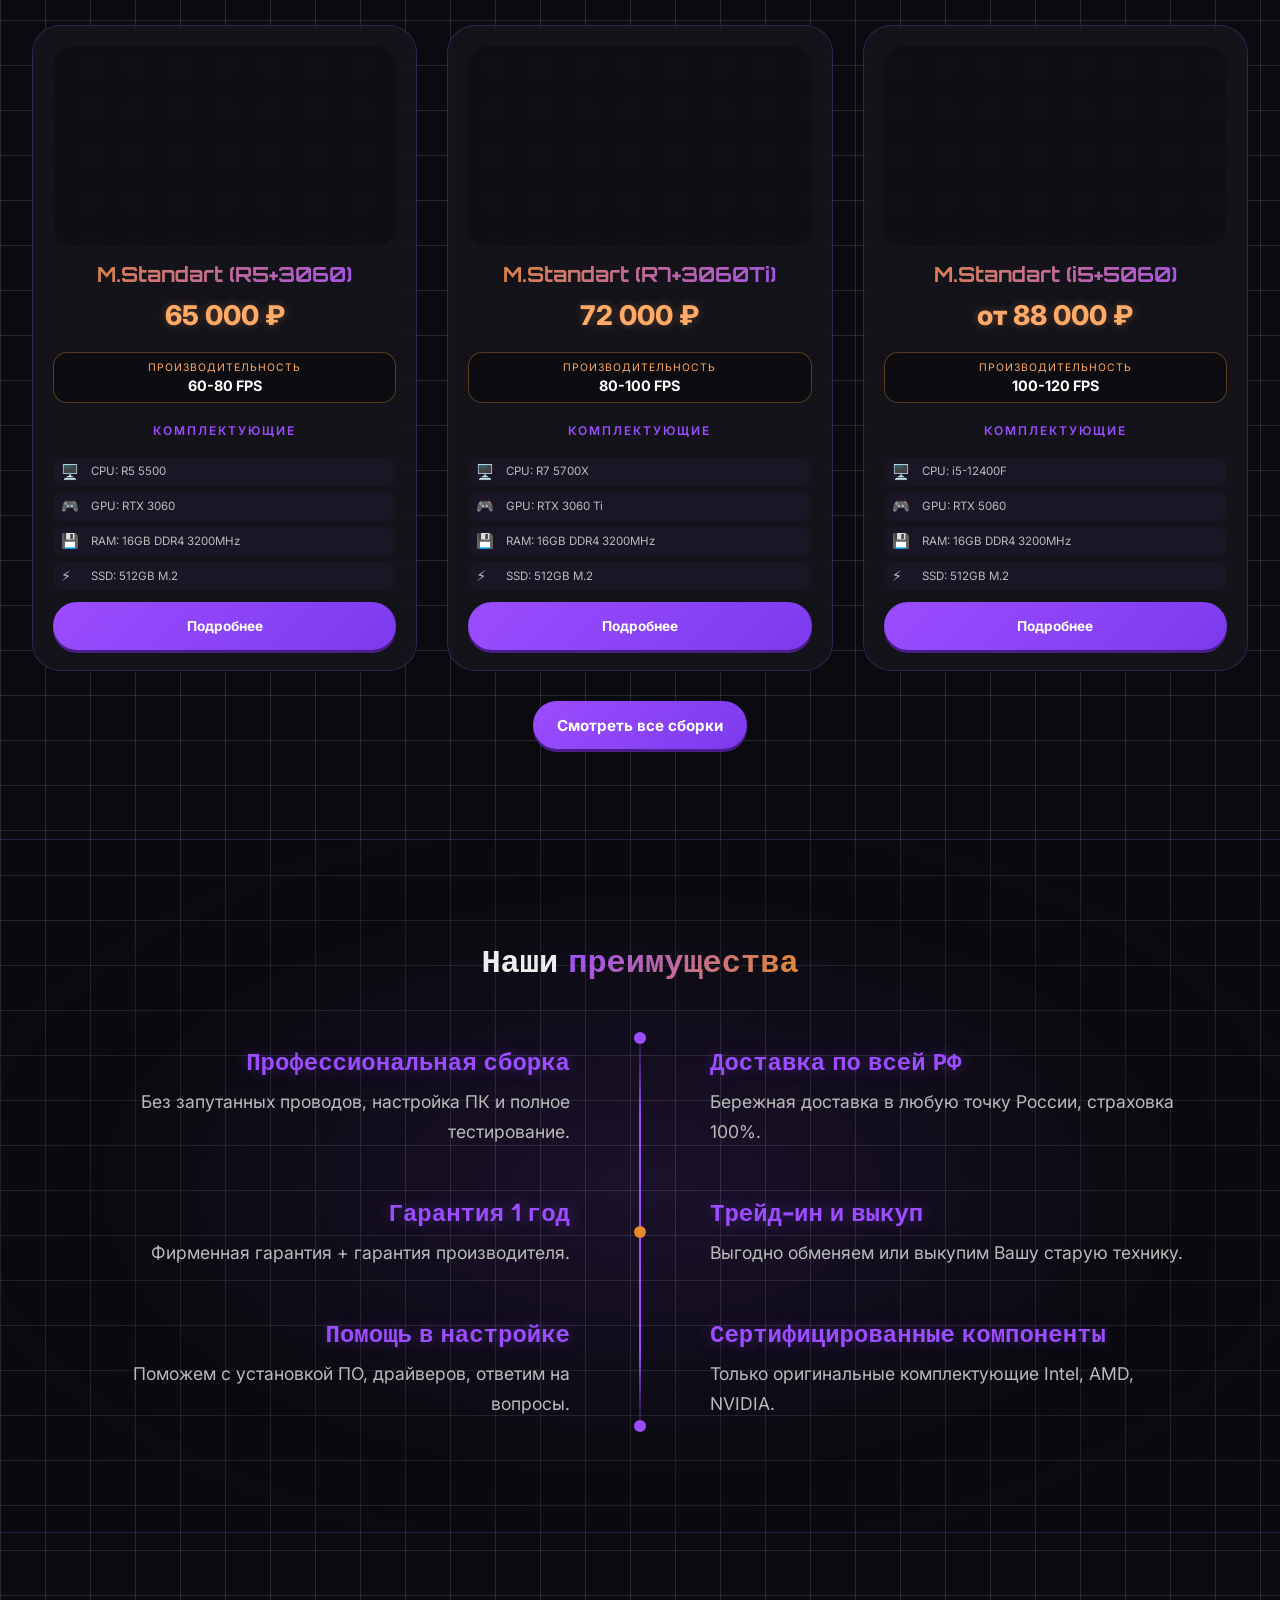
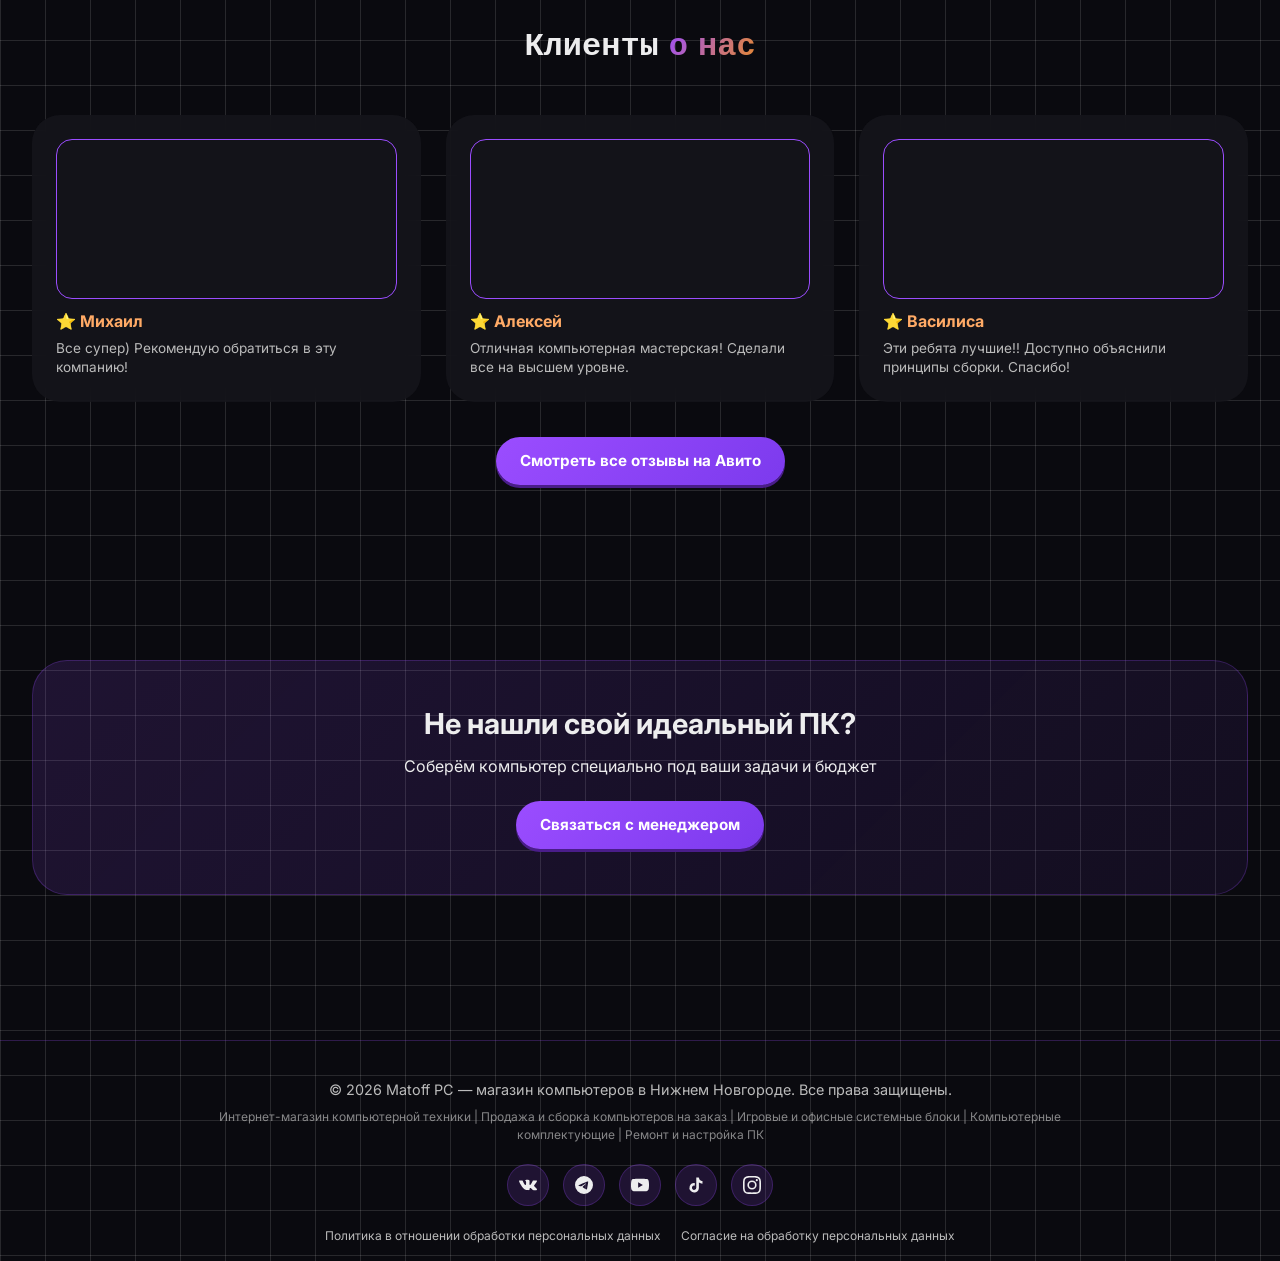
==== commit edbc78cc: "Update index.html" ====
--- a/index.html
+++ b/index.html
@@ -2,6 +2,7 @@
 <html lang="ru">
 <head>
     <meta charset="UTF-8">
+    <link rel="canonical" href="https://matoffpc.ru/">
     <link rel="icon" type="image/png" href="favicon.png">
     <meta name="viewport" content="width=device-width, initial-scale=1.0, user-scalable=yes">
     <title>Matoff PC | Сборка и ремонт компьютеров в Нижнем Новгороде</title>
--- a/common.css
+++ b/common.css
@@ -430,12 +430,13 @@
     .logo a { justify-content: center; }
     .header-cta { display: inline-flex; grid-column: 3; justify-self: end; }
 
-    /* МЕНЮ ВЫЕЗЖАЕТ СЛЕВА */
+    /* МЕНЮ ВЫЕЗЖАЕТ СЛЕВА — ИСПРАВЛЕНО */
     .nav {
         position: fixed;
         top: 0;
         left: 0;
-        bottom: 0;
+        height: 100vh;
+        height: 100dvh;
         width: 280px;
         max-width: 80vw;
         background: var(--bg-primary);
@@ -443,16 +444,17 @@
         flex-direction: column;
         align-items: stretch;
         gap: 4px;
-        padding: 70px 16px 16px;
+        padding: 20px 16px calc(80px + env(safe-area-inset-bottom, 0px)) 16px;
         transform: translateX(-100%);
         transition: transform 0.3s ease;
-        z-index: 99;
+        z-index: 150;
         box-shadow: 4px 0 30px rgba(0,0,0,0.5);
         overflow-y: auto;
         display: flex;
+        box-sizing: border-box;
     }
     .nav.open { transform: translateX(0); }
-    .nav a { display: flex; padding: 12px 16px; font-size: 0.95rem; border-radius: 14px; background: var(--card-bg); border: 1px solid var(--border-color); }
+    .nav a { display: flex; padding: 12px 16px; font-size: 0.95rem; border-radius: 14px; background: var(--card-bg); border: 1px solid var(--border-color); margin-bottom: 4px; }
     .nav .theme-toggle { align-self: flex-start; margin-top: 6px; }
     .header .manager-wrapper { display: none !important; }
 
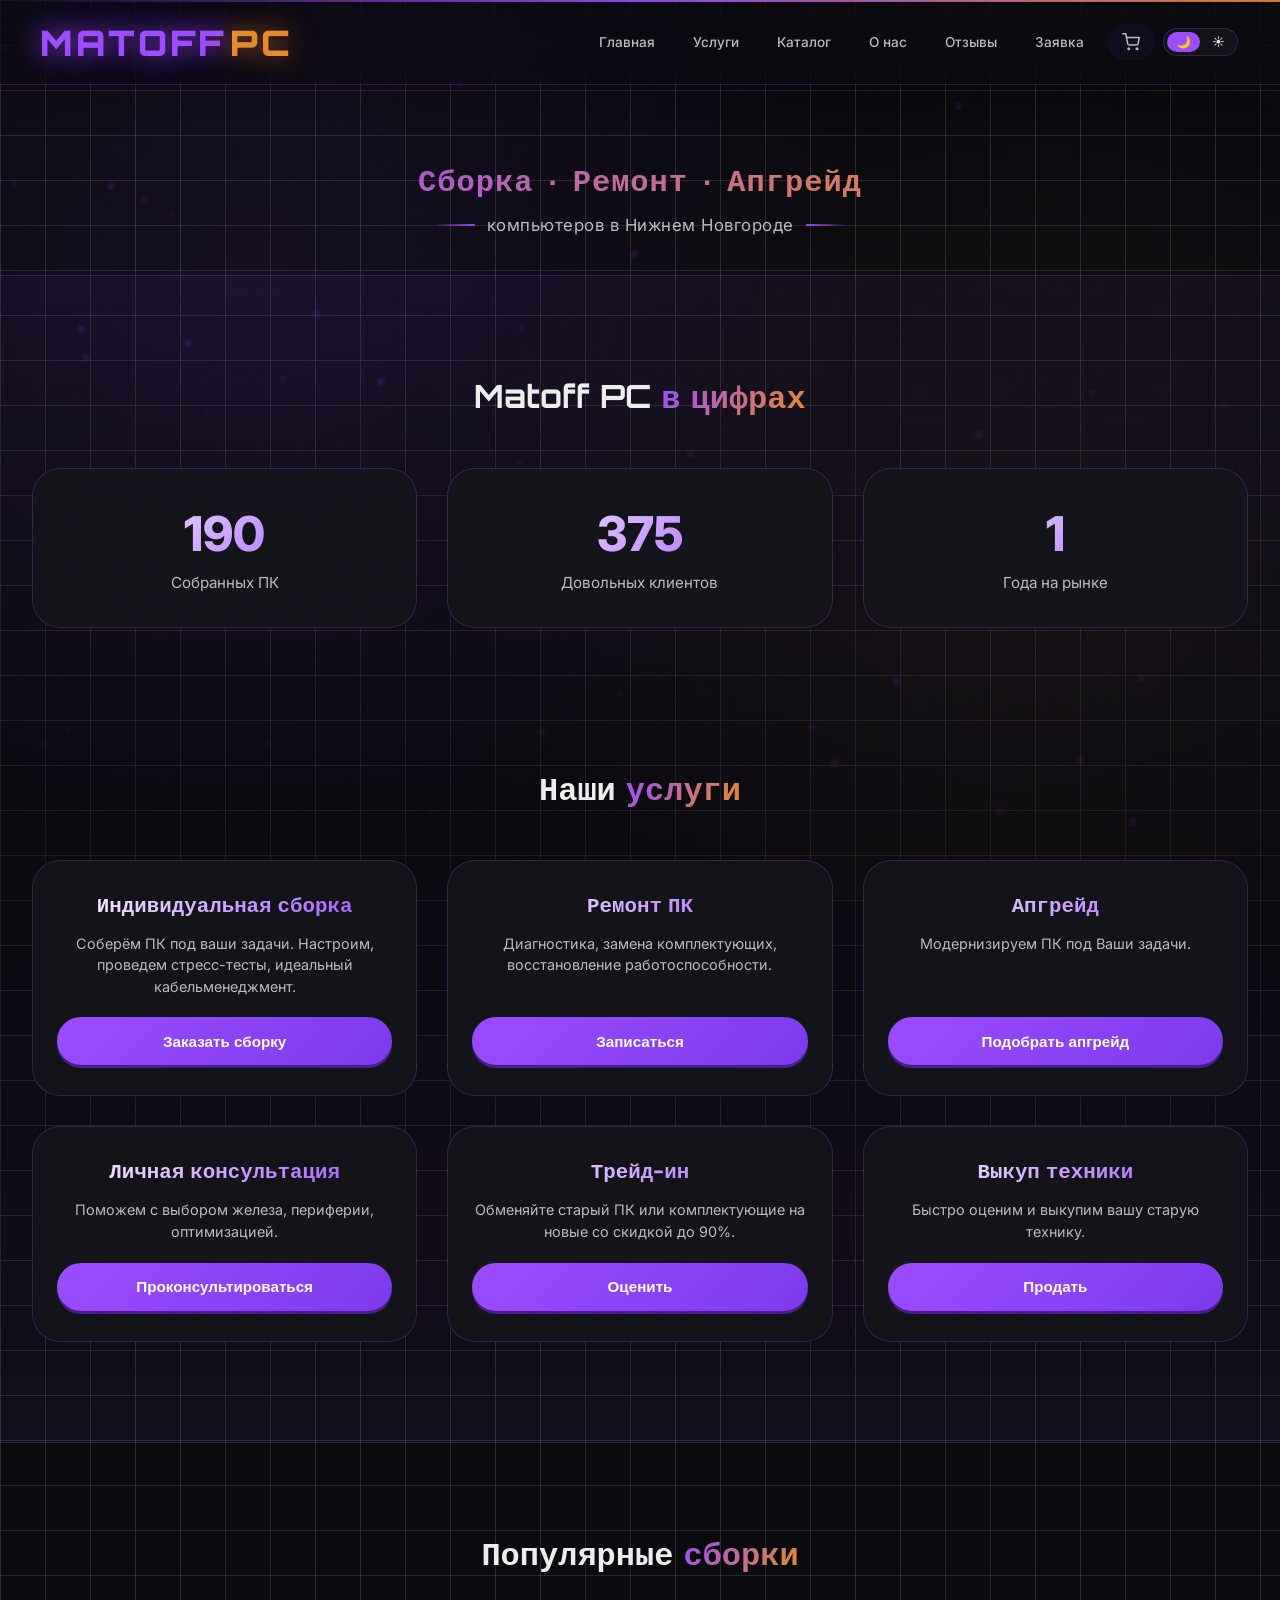
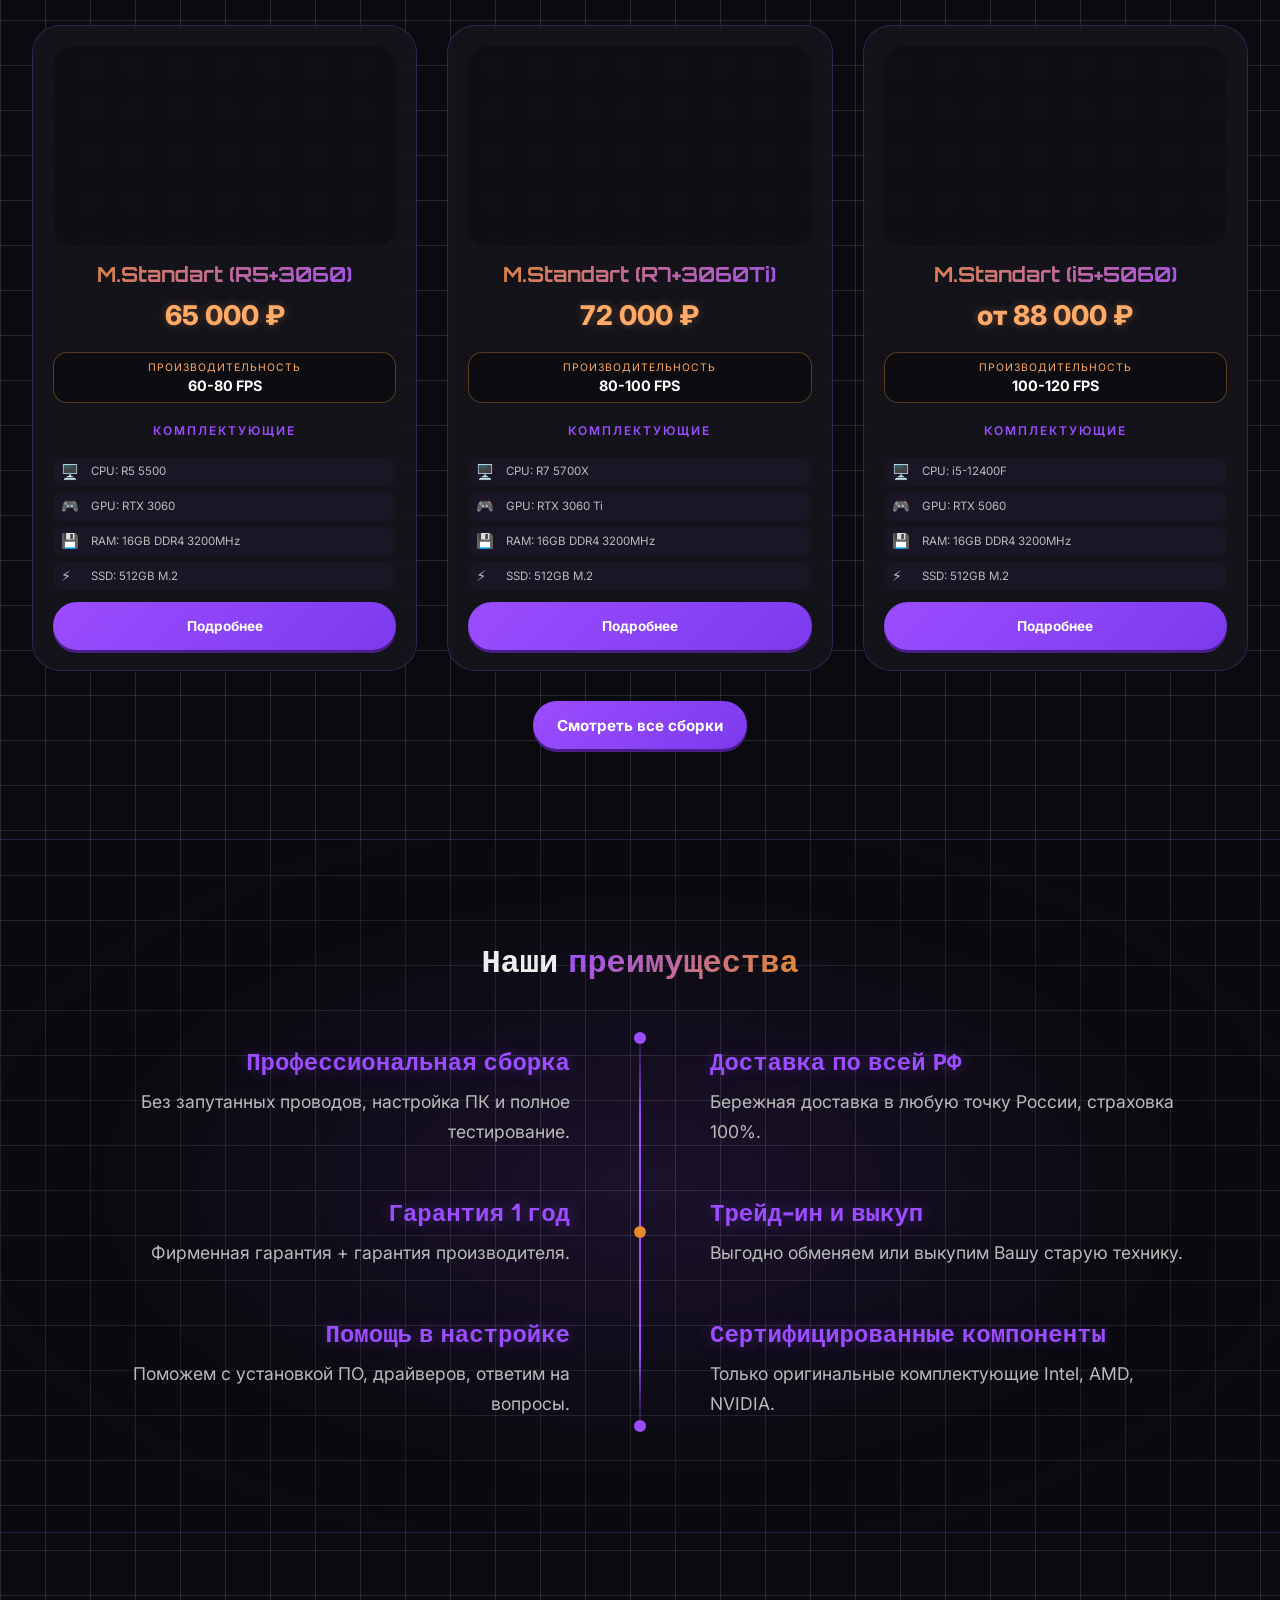
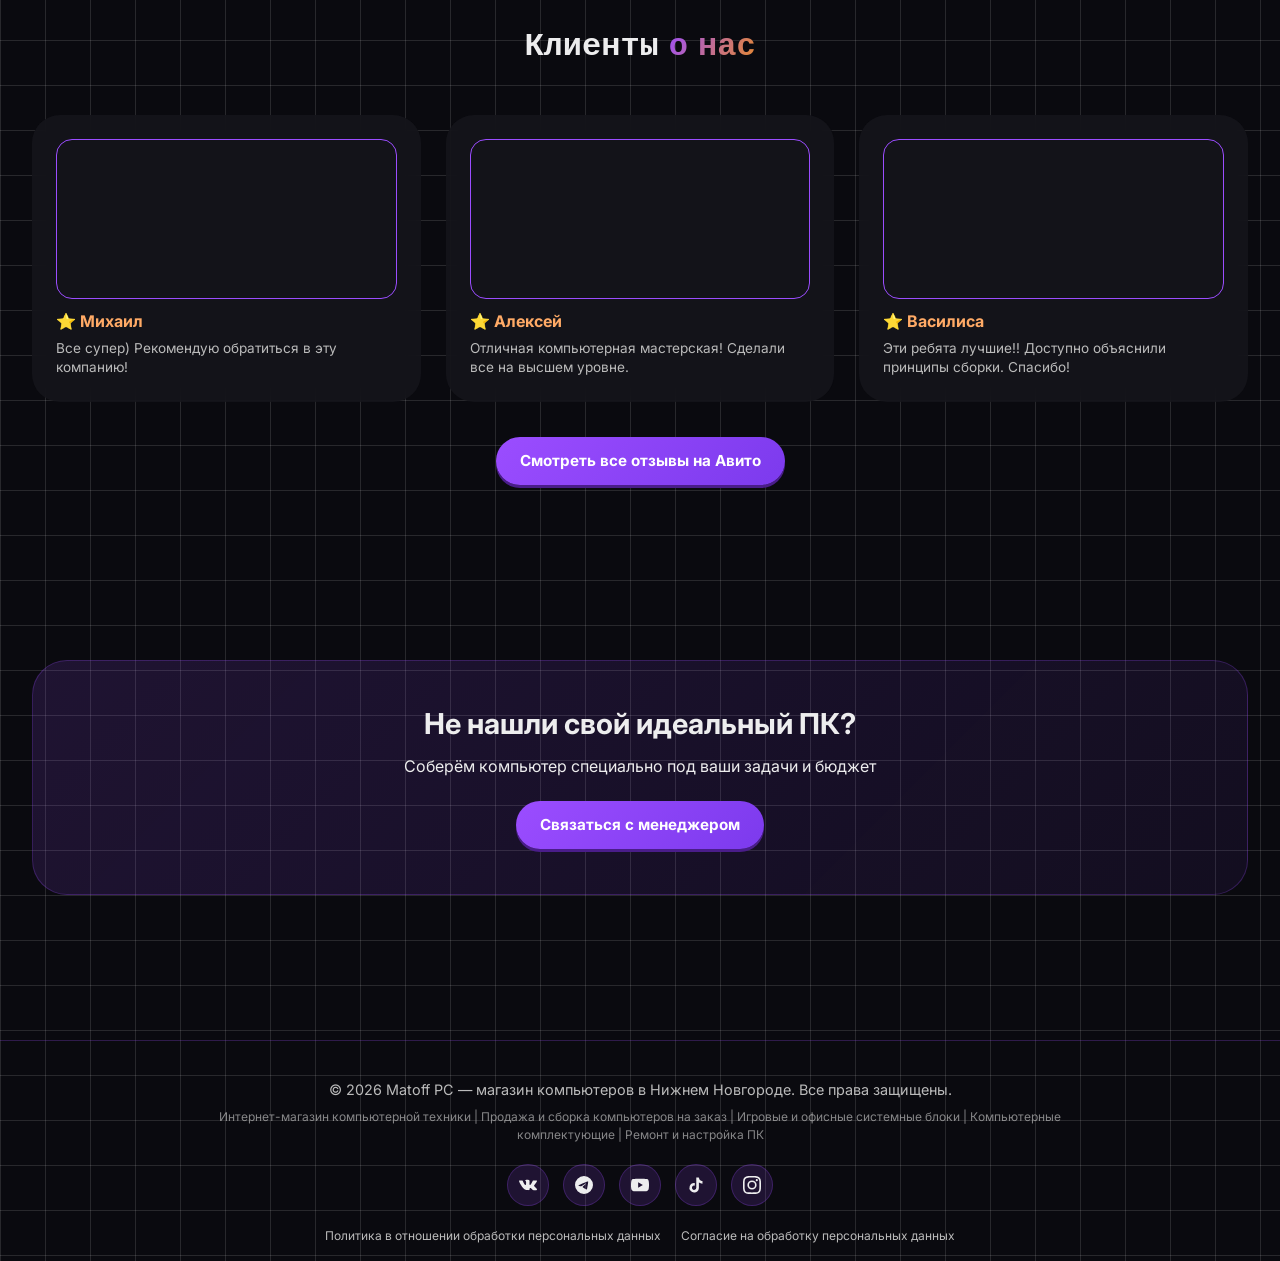
==== commit 4d6468b1: "Update index.html" ====
--- a/index.html
+++ b/index.html
@@ -9,6 +9,7 @@
     <meta name="description" content="Профессиональная сборка и ремонт компьютеров в Нижнем Новгороде. Индивидуальные ПК под любые задачи. Гарантия 1 год.">
     <link href="https://fonts.googleapis.com/css2?family=Inter:wght@300;400;500;600;700;800&family=Orbitron:wght@400;500;600;700;800;900&display=swap" rel="stylesheet">
     <link rel="stylesheet" href="common.css">
+    <script src="metrika.js"></script>
 </head>
 <body>
 <div class="animated-bg"><div class="hex-grid"></div><div class="particles" id="particles"></div></div>
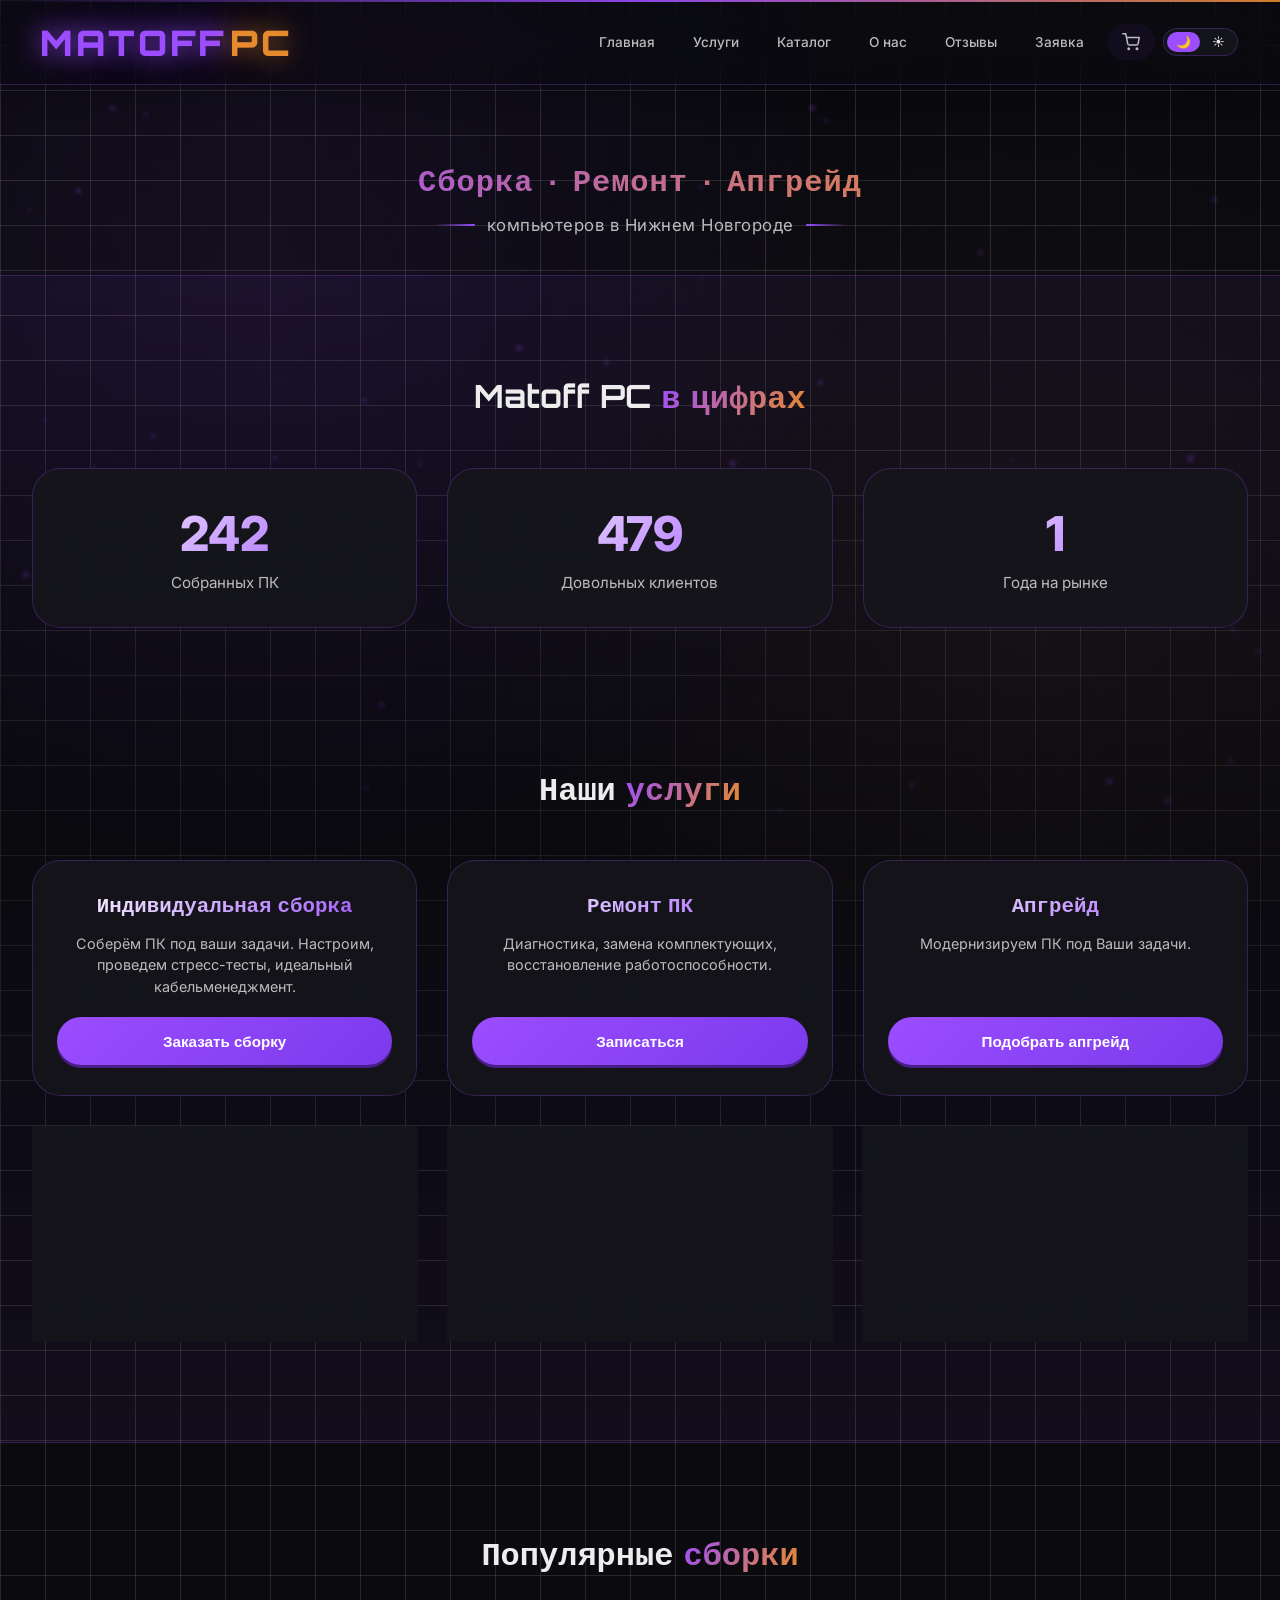
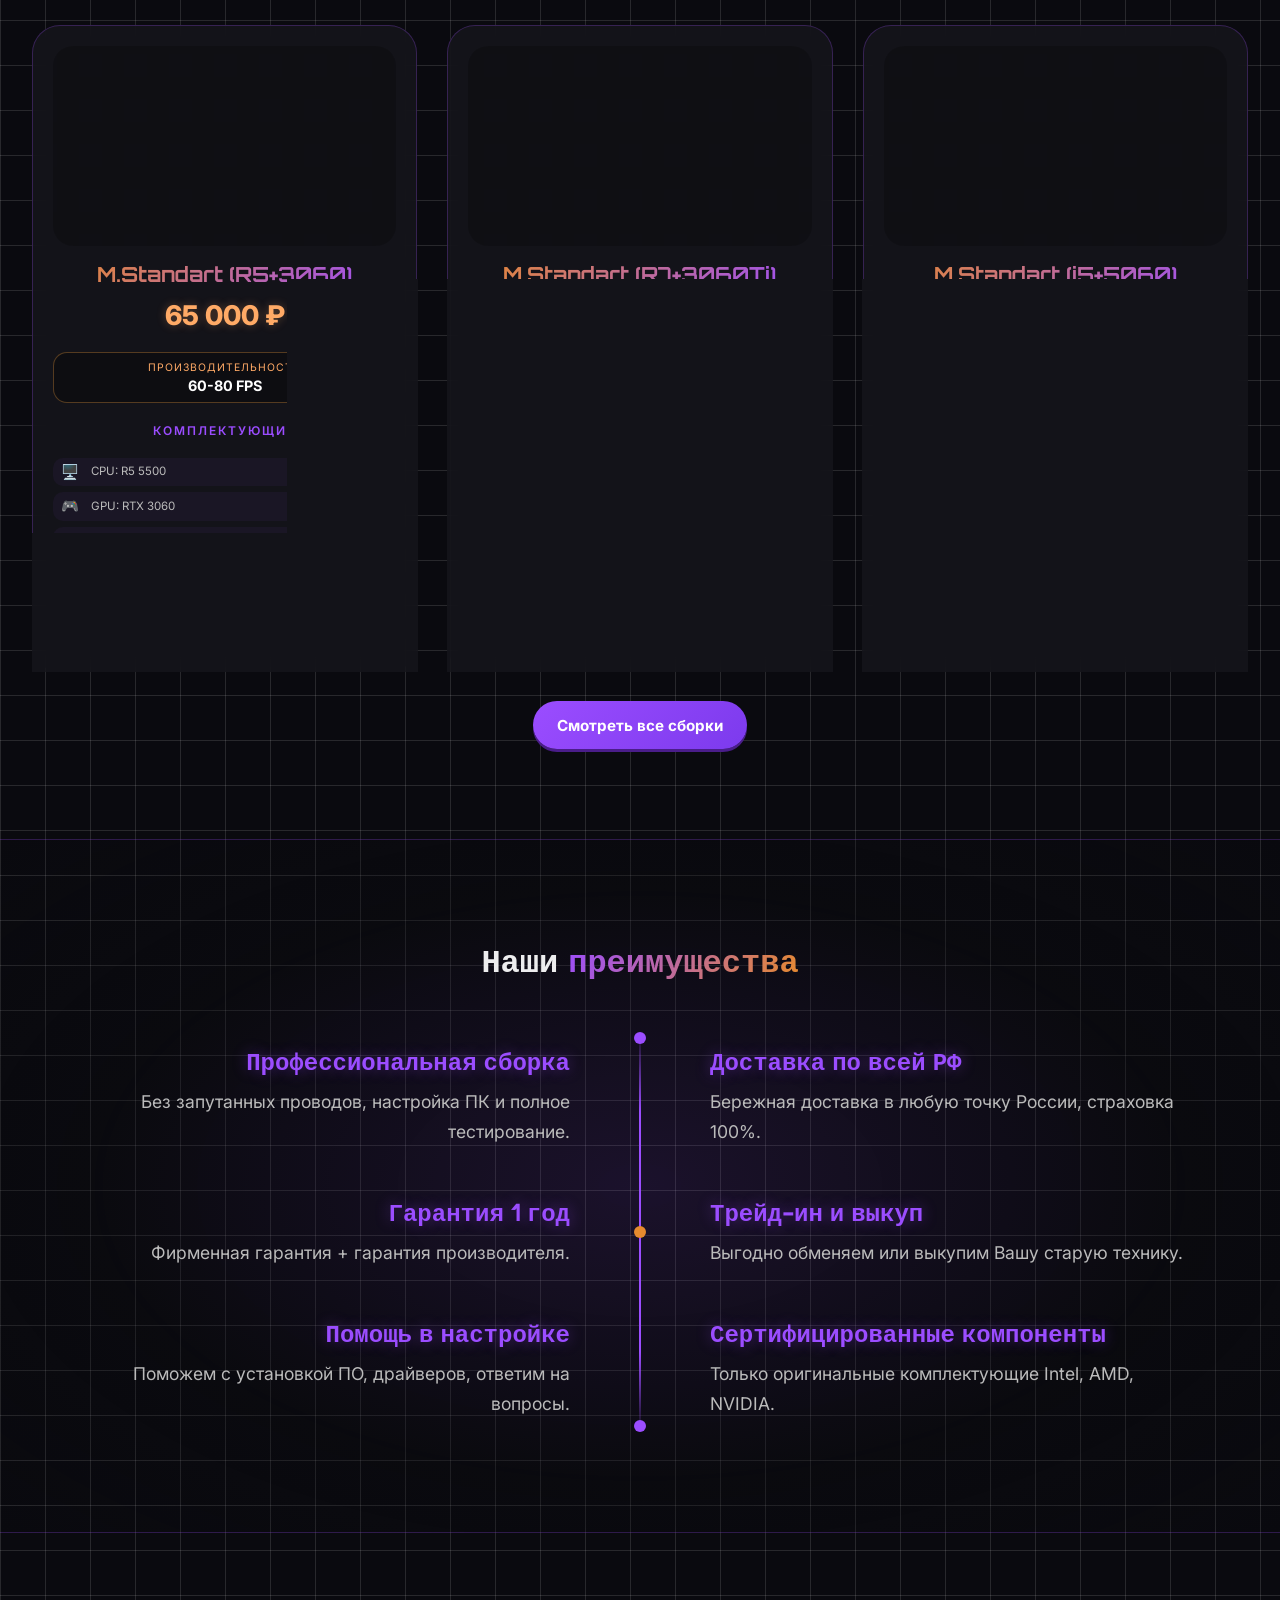
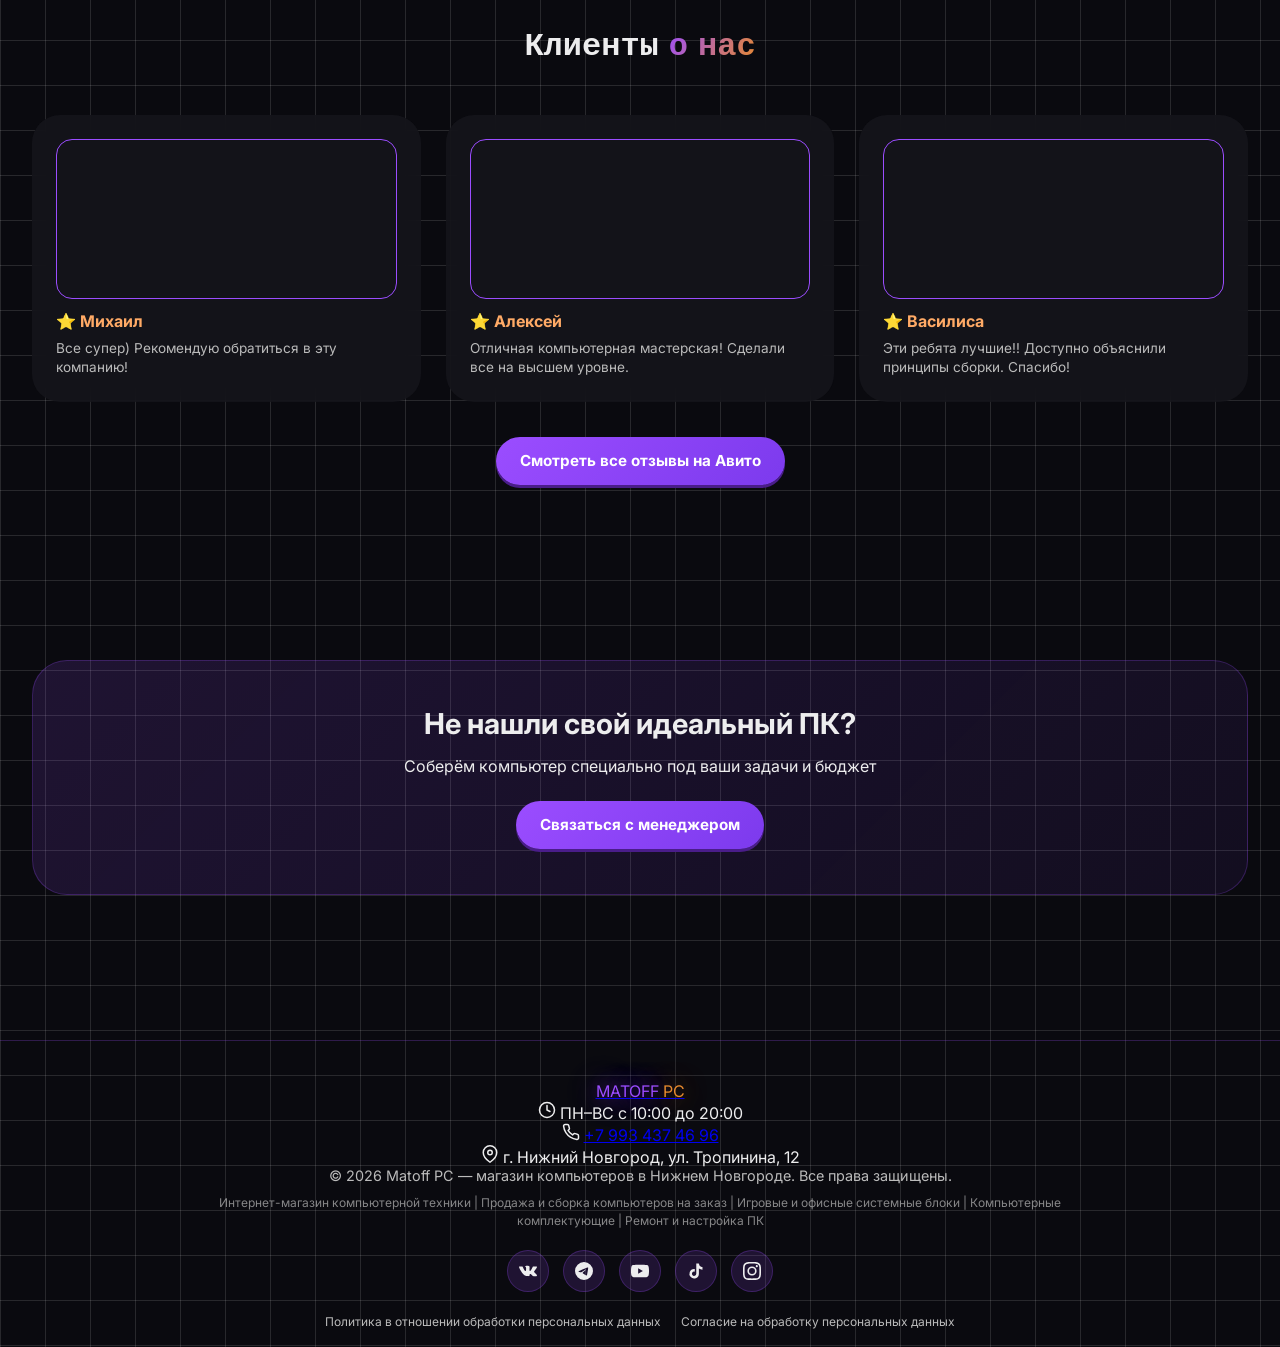
==== commit fcd52e60: "Update index.html" ====
--- a/index.html
+++ b/index.html
@@ -124,6 +124,27 @@
 </main>
 
 <footer>
+    <!-- Лого + контакты -->
+    <div class="footer-top">
+        <div class="footer-logo">
+            <a href="index.html"><span class="logo-matoff">MATOFF</span><span class="logo-pc"> PC</span></a>
+        </div>
+        <div class="footer-contacts">
+            <div class="footer-contact-item">
+                <svg viewBox="0 0 24 24" width="18" height="18" fill="none" stroke="currentColor" stroke-width="2" stroke-linecap="round" stroke-linejoin="round"><circle cx="12" cy="12" r="10"/><polyline points="12 6 12 12 16 14"/></svg>
+                <span>ПН–ВС с 10:00 до 20:00</span>
+            </div>
+            <div class="footer-contact-item">
+                <svg viewBox="0 0 24 24" width="18" height="18" fill="none" stroke="currentColor" stroke-width="2" stroke-linecap="round" stroke-linejoin="round"><path d="M22 16.92v3a2 2 0 0 1-2.18 2 19.79 19.79 0 0 1-8.63-3.07 19.5 19.5 0 0 1-6-6 19.79 19.79 0 0 1-3.07-8.67A2 2 0 0 1 4.11 2h3a2 2 0 0 1 2 1.72 12.84 12.84 0 0 0 .7 2.81 2 2 0 0 1-.45 2.11L8.09 9.91a16 16 0 0 0 6 6l1.27-1.27a2 2 0 0 1 2.11-.45 12.84 12.84 0 0 0 2.81.7A2 2 0 0 1 22 16.92z"/></svg>
+                <a href="tel:+79934374696">+7 993 437 46 96</a>
+            </div>
+            <div class="footer-contact-item">
+                <svg viewBox="0 0 24 24" width="18" height="18" fill="none" stroke="currentColor" stroke-width="2" stroke-linecap="round" stroke-linejoin="round"><path d="M21 10c0 7-9 13-9 13s-9-6-9-13a9 9 0 0 1 18 0z"/><circle cx="12" cy="10" r="3"/></svg>
+                <span>г. Нижний Новгород, ул. Тропинина, 12</span>
+            </div>
+        </div>
+    </div>
+
     <div class="footer-copy">© 2026 Matoff PC — магазин компьютеров в Нижнем Новгороде. Все права защищены.</div>
     <div class="footer-desc">Интернет-магазин компьютерной техники | Продажа и сборка компьютеров на заказ | Игровые и офисные системные блоки | Компьютерные комплектующие | Ремонт и настройка ПК</div>
     <div class="footer-socials" id="footerSocials"></div>
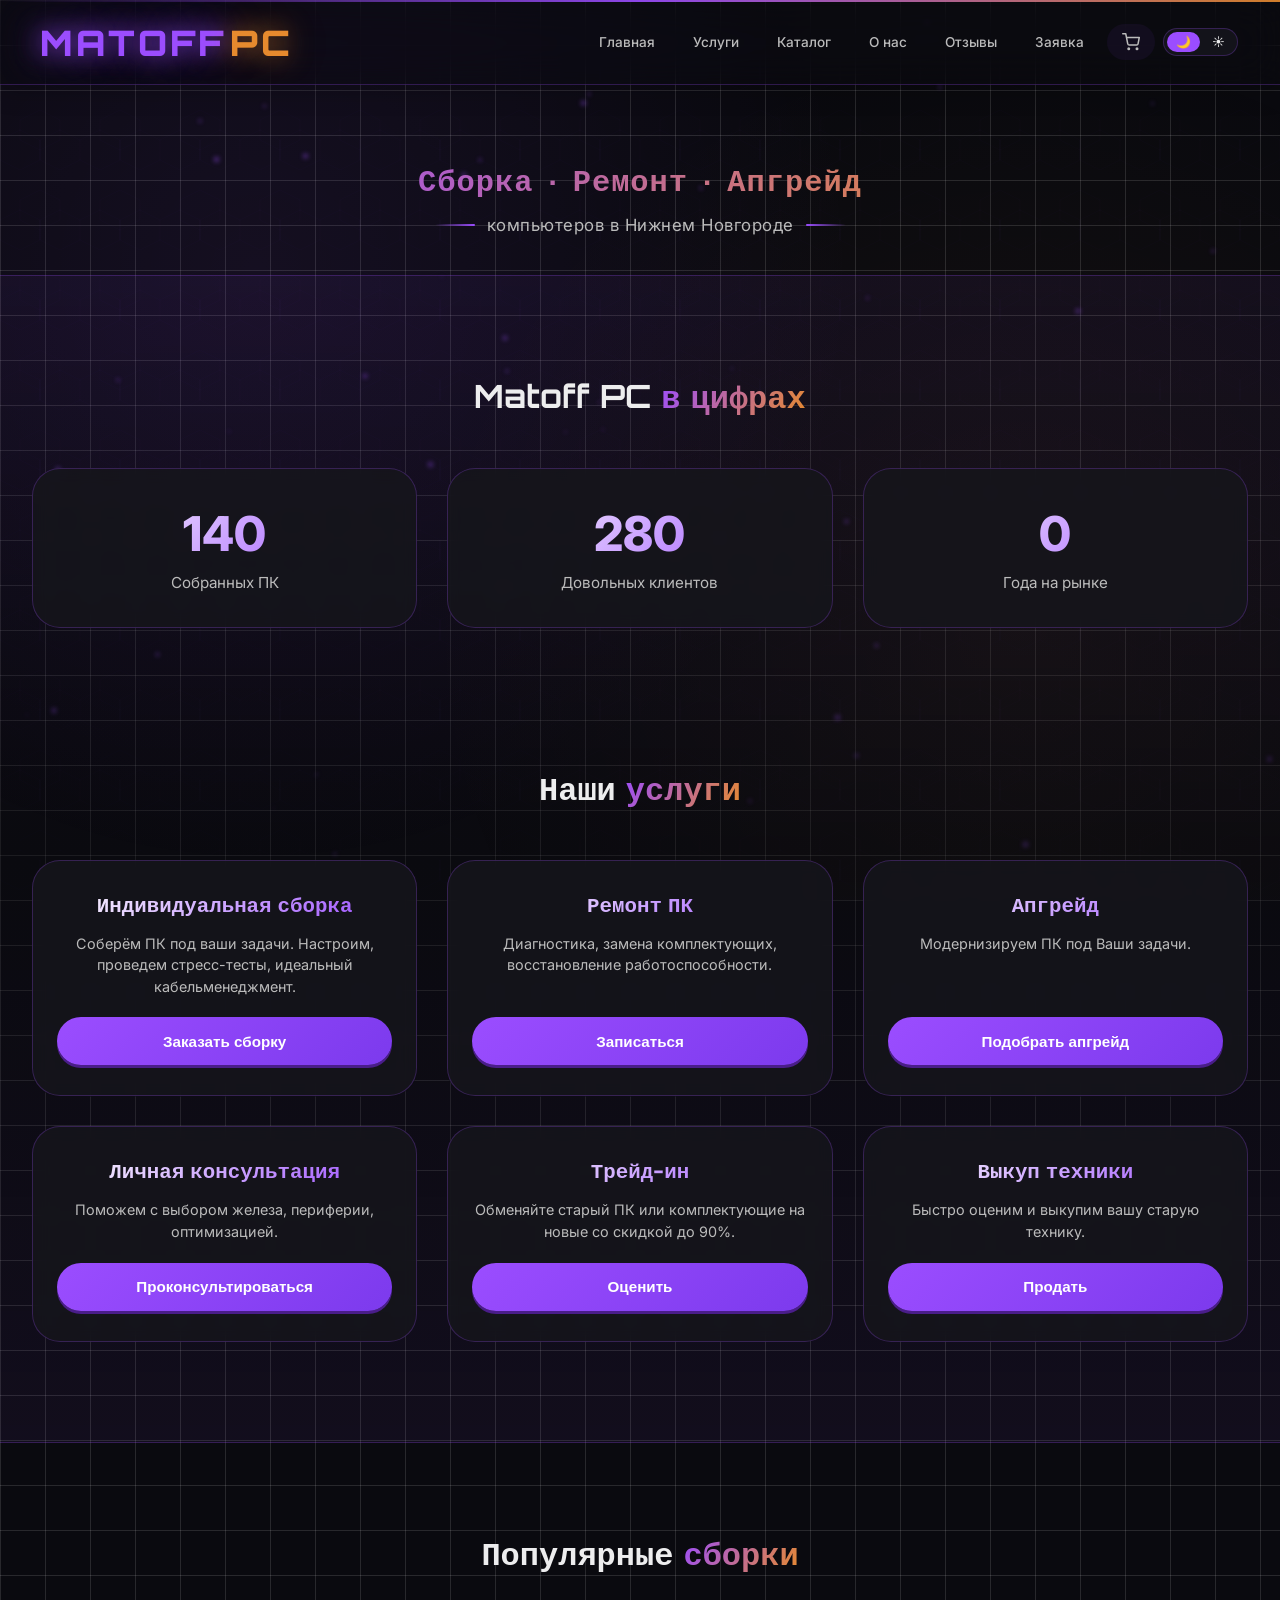
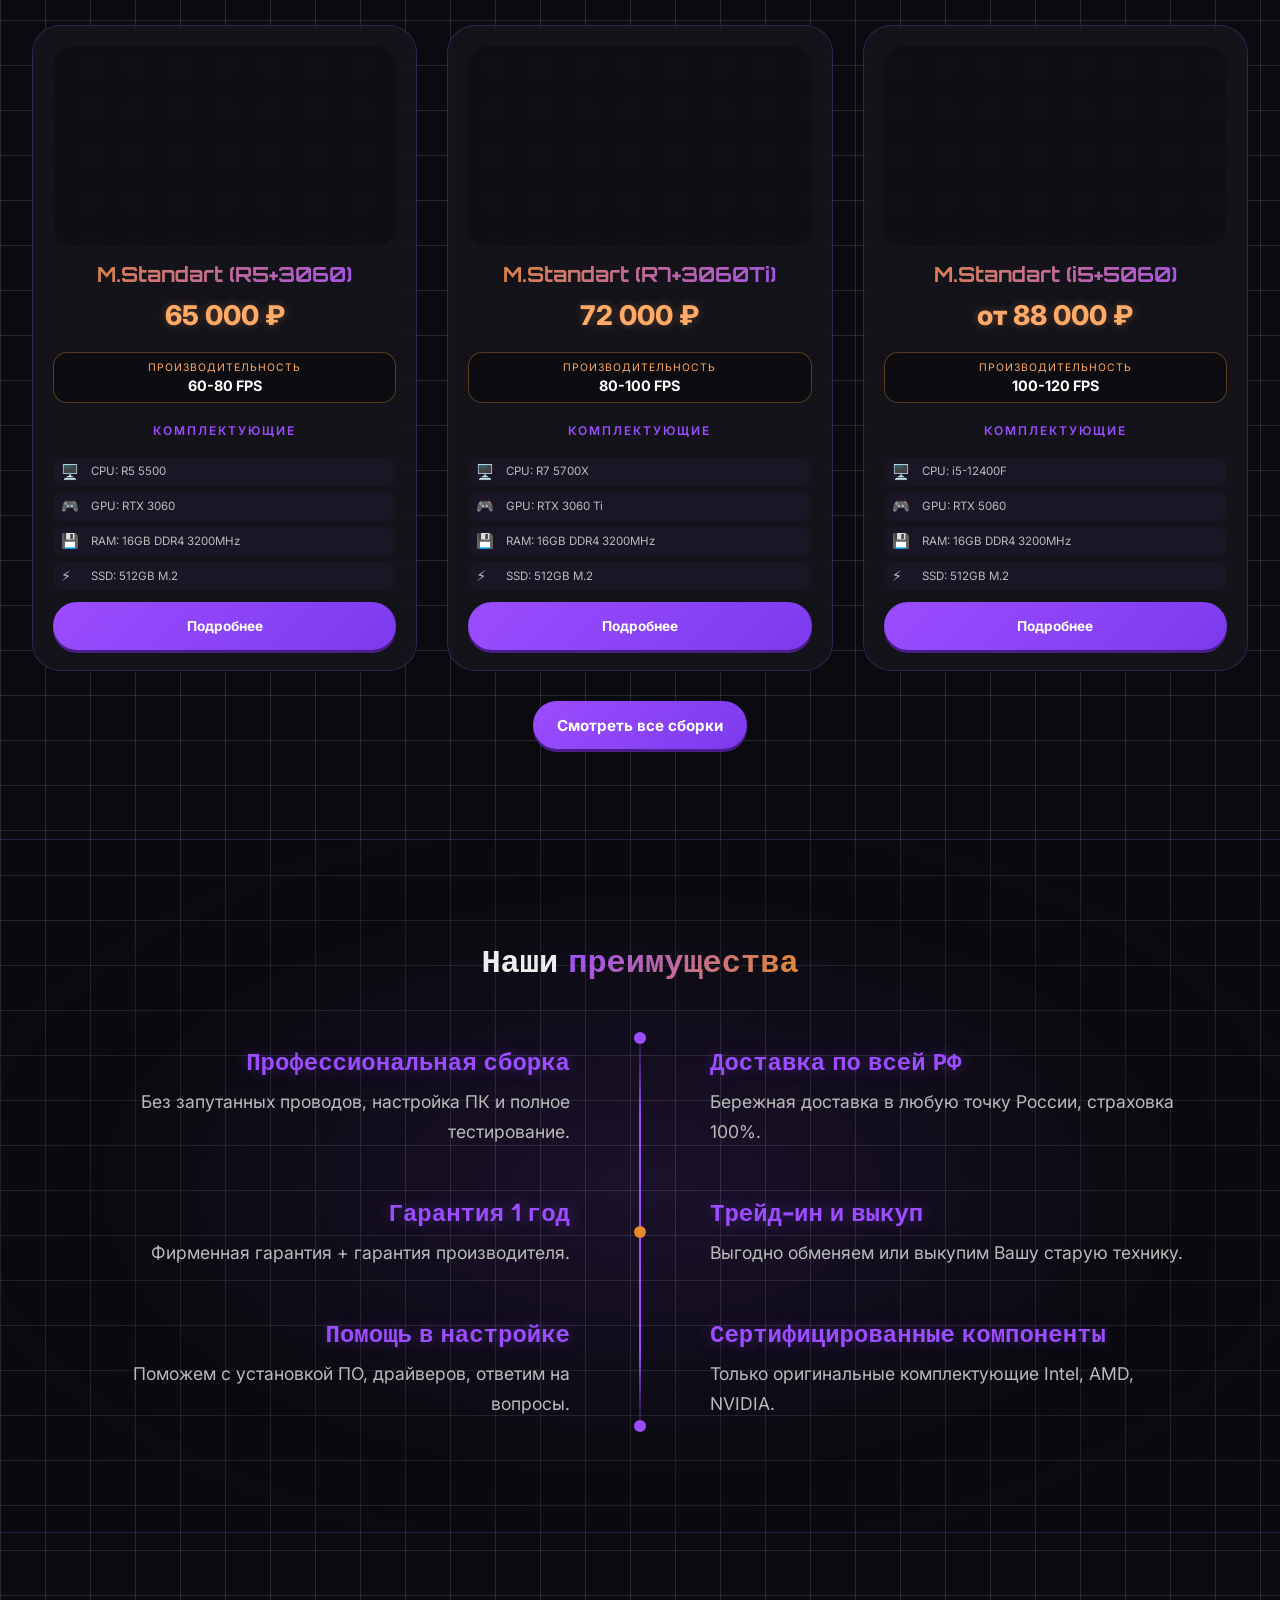
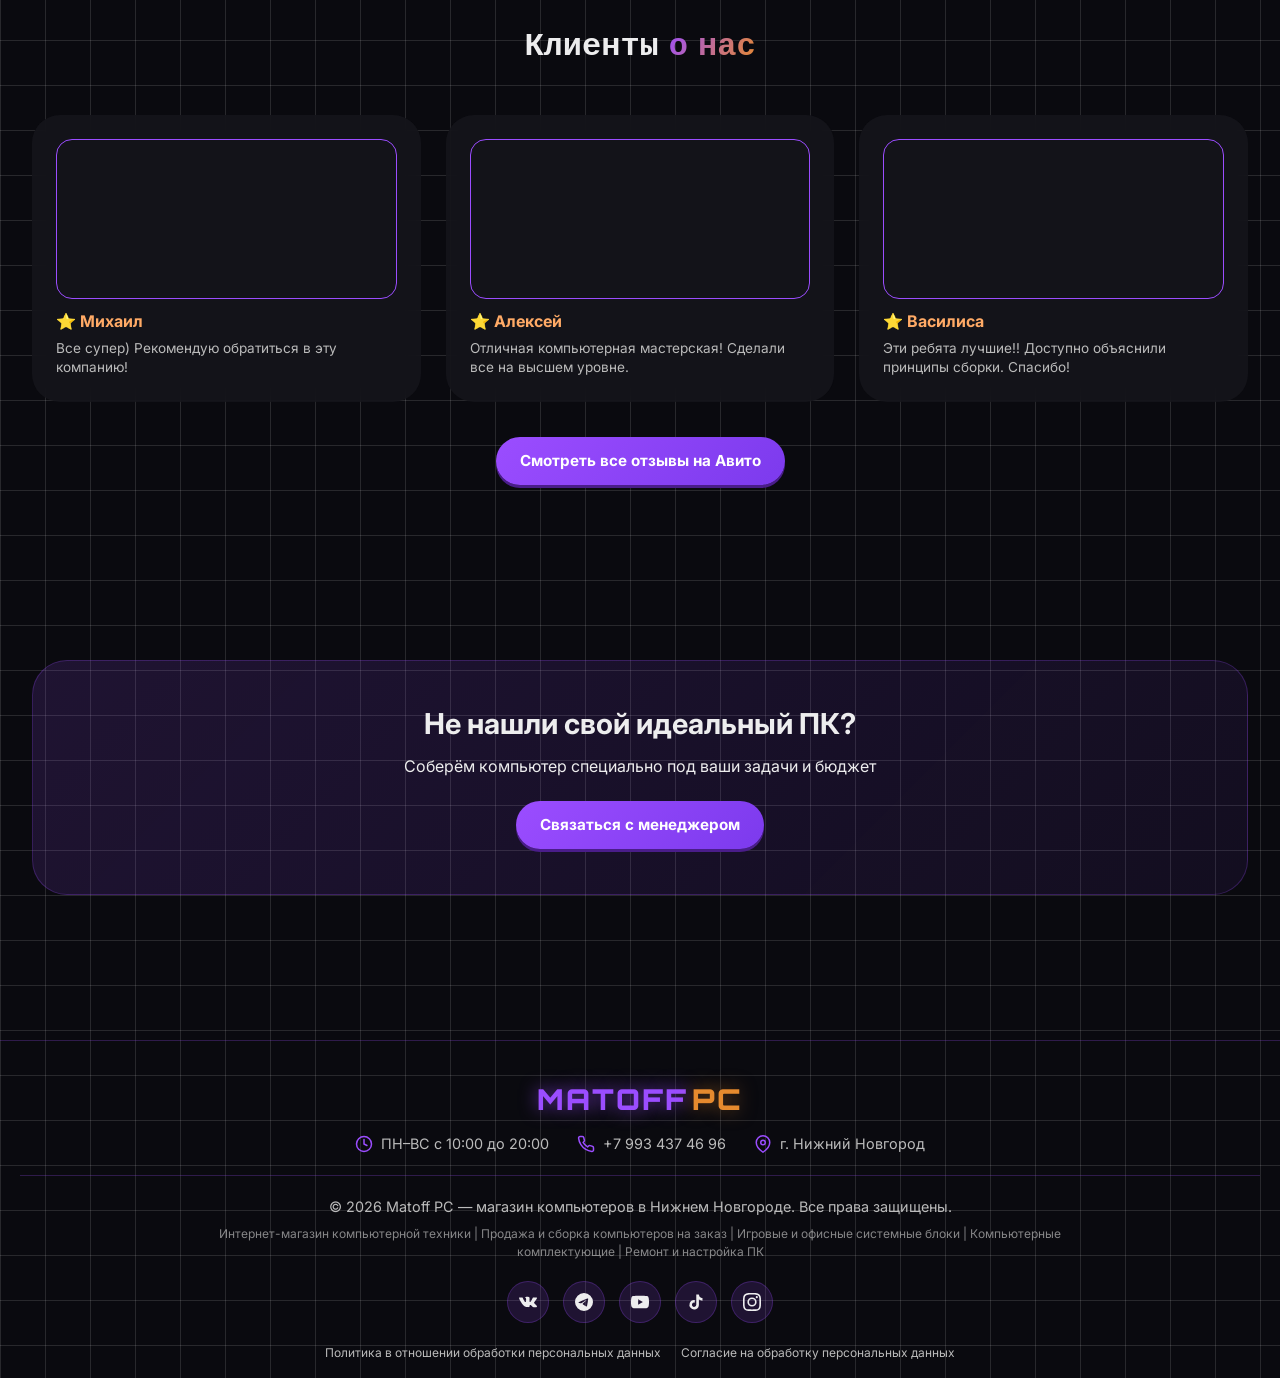
==== commit 2332fe82: "Update index.html" ====
--- a/index.html
+++ b/index.html
@@ -140,7 +140,7 @@
             </div>
             <div class="footer-contact-item">
                 <svg viewBox="0 0 24 24" width="18" height="18" fill="none" stroke="currentColor" stroke-width="2" stroke-linecap="round" stroke-linejoin="round"><path d="M21 10c0 7-9 13-9 13s-9-6-9-13a9 9 0 0 1 18 0z"/><circle cx="12" cy="10" r="3"/></svg>
-                <span>г. Нижний Новгород, ул. Тропинина, 12</span>
+                <span>г. Нижний Новгород</span>
             </div>
         </div>
     </div>
--- a/common.css
+++ b/common.css
@@ -397,6 +397,61 @@
 .component-price { font-size: 1.4rem; font-weight: 800; color: var(--price-color); margin-bottom: 8px; }
 .component-desc { font-size: 0.85rem; color: var(--text-secondary); margin-bottom: 15px; flex: 1; line-height: 1.4; }
 .component-card .btn { width: 100%; }
+/* ЛОГО + КОНТАКТЫ В ПОДВАЛЕ */
+.footer-top {
+    display: flex;
+    flex-direction: column;
+    align-items: center;
+    gap: 18px;
+    margin-bottom: 22px;
+    padding-bottom: 22px;
+    border-bottom: 1px solid var(--border-color);
+}
+
+.footer-logo {
+    font-family: 'Orbitron', monospace;
+    font-size: 1.8rem;
+    font-weight: 900;
+    letter-spacing: 2px;
+    display: flex;
+    align-items: center;
+    gap: 2px;
+}
+.footer-logo a { text-decoration: none; display: flex; align-items: center; gap: 4px; }
+.footer-logo .logo-matoff { color: var(--accent-purple); text-shadow: 0 0 18px rgba(155,77,255,0.7); }
+.footer-logo .logo-pc { color: var(--accent-orange); text-shadow: 0 0 18px rgba(230,138,46,0.5); }
+
+.footer-contacts {
+    display: flex;
+    flex-wrap: wrap;
+    justify-content: center;
+    gap: 18px 28px;
+}
+
+.footer-contact-item {
+    display: inline-flex;
+    align-items: center;
+    gap: 8px;
+    font-size: 0.9rem;
+    color: var(--text-secondary);
+}
+.footer-contact-item svg {
+    flex-shrink: 0;
+    color: var(--accent-purple);
+}
+.footer-contact-item a {
+    color: var(--text-secondary);
+    text-decoration: none;
+    transition: color 0.2s;
+}
+.footer-contact-item a:hover { color: var(--accent-purple); }
+
+@media (max-width: 768px) {
+    .footer-top { gap: 14px; margin-bottom: 18px; padding-bottom: 18px; }
+    .footer-logo { font-size: 1.4rem; }
+    .footer-contacts { flex-direction: column; align-items: center; gap: 10px; }
+    .footer-contact-item { font-size: 0.8rem; }
+}
 
 /* ЗОНЫ */
 .zone { position: relative; padding: 30px 0; margin: 20px 0; transition: background 0.3s; }
